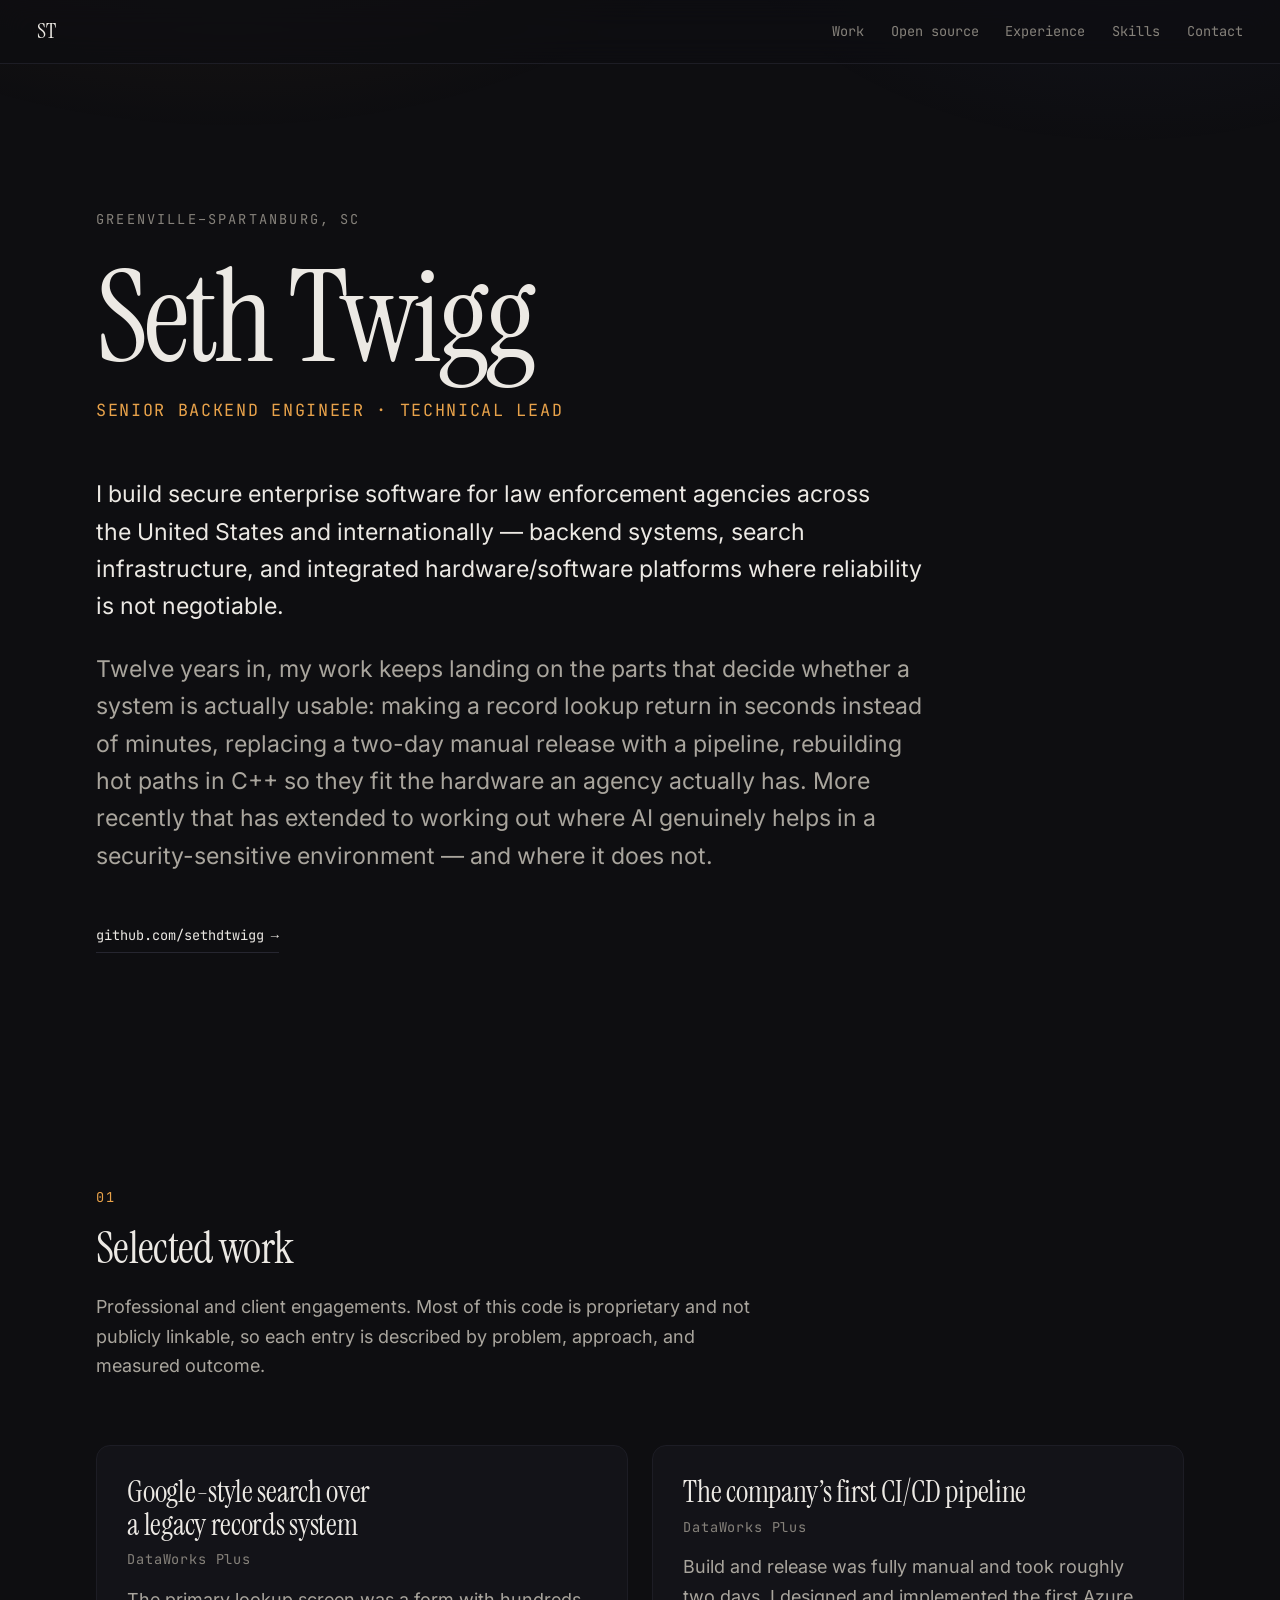
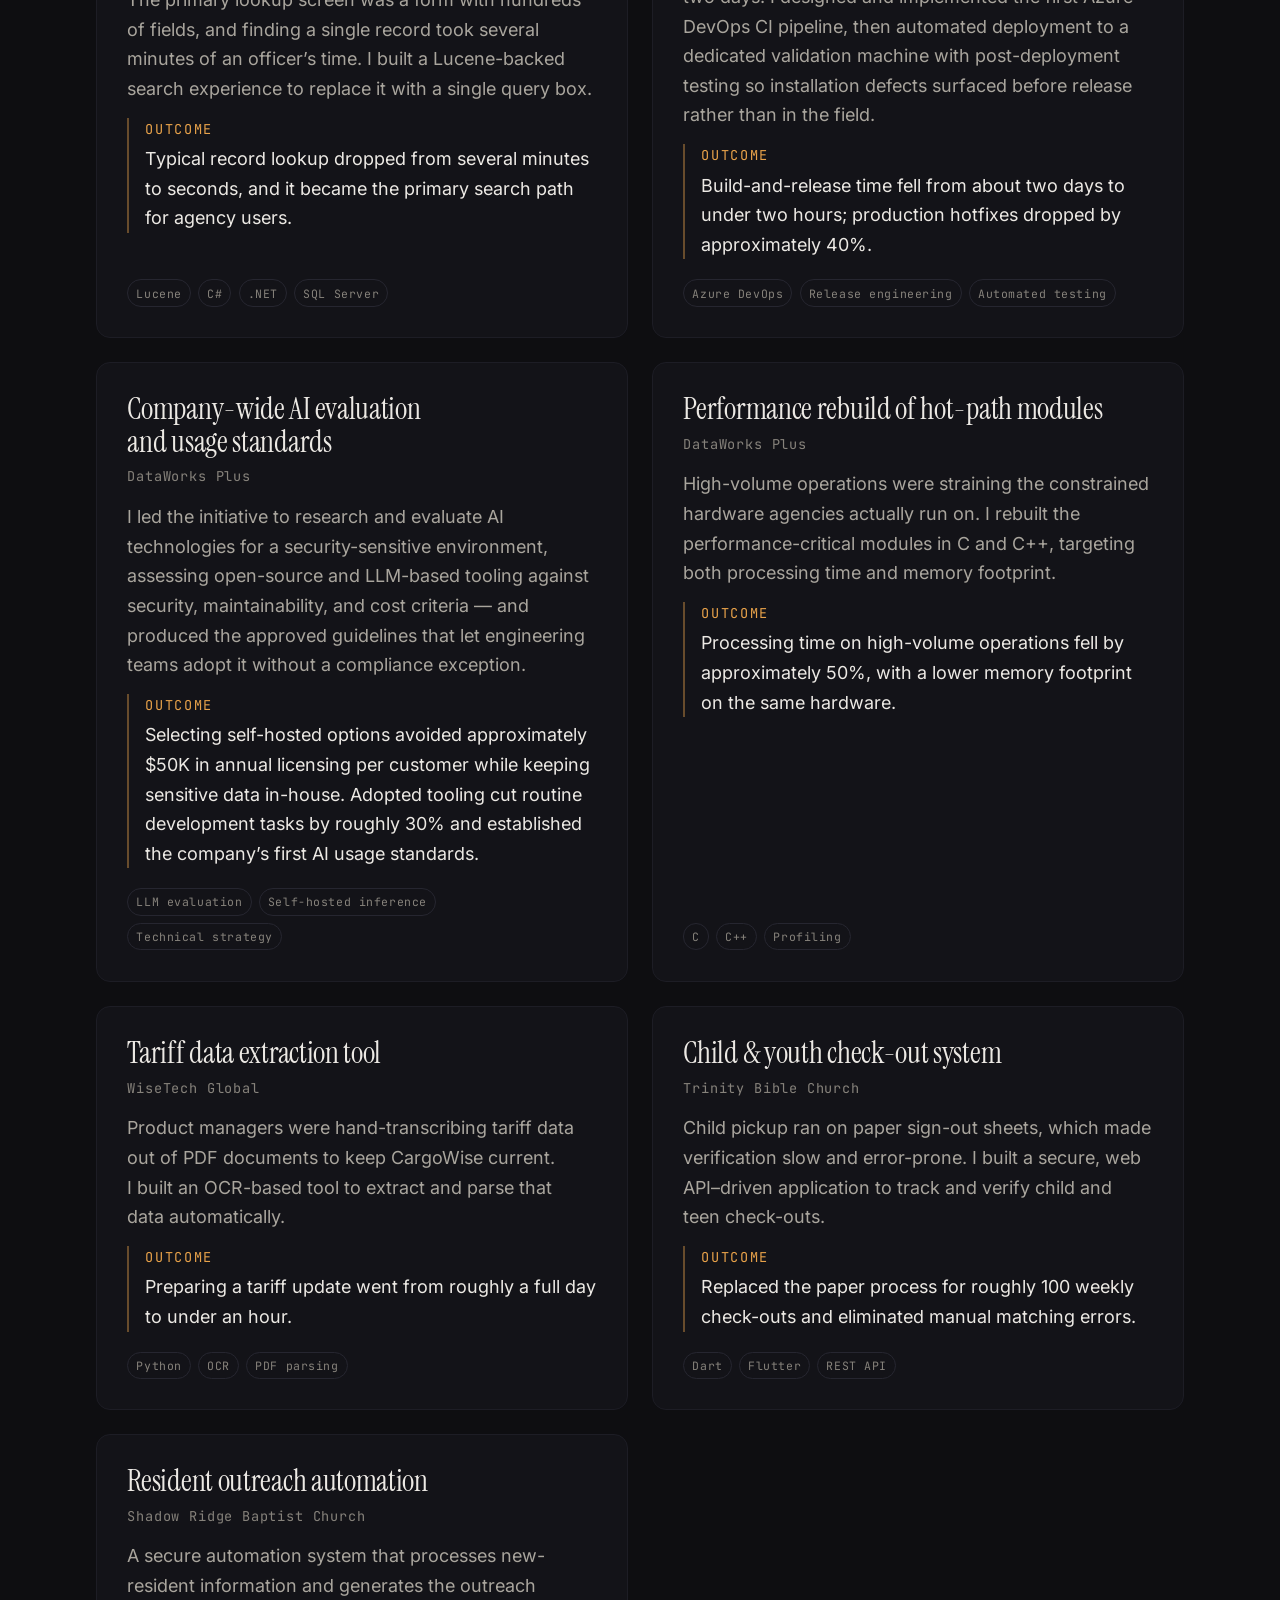
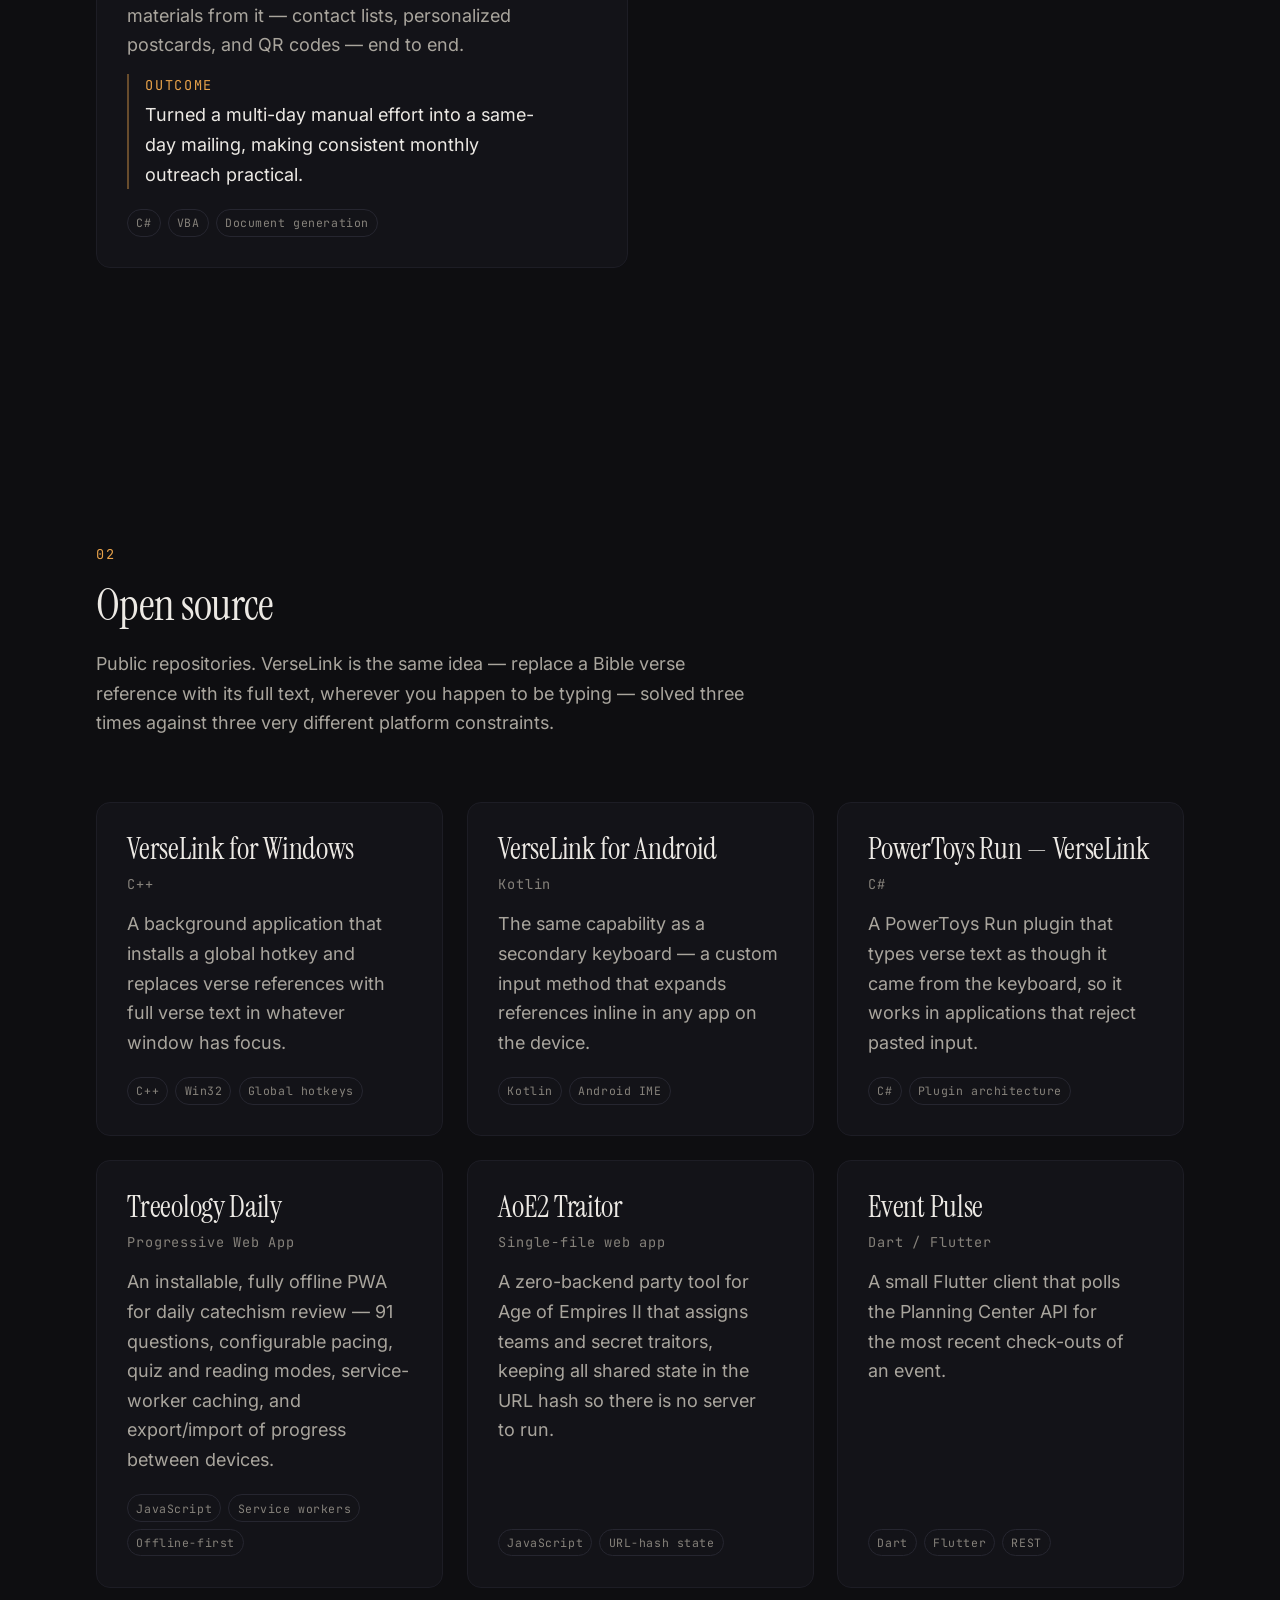
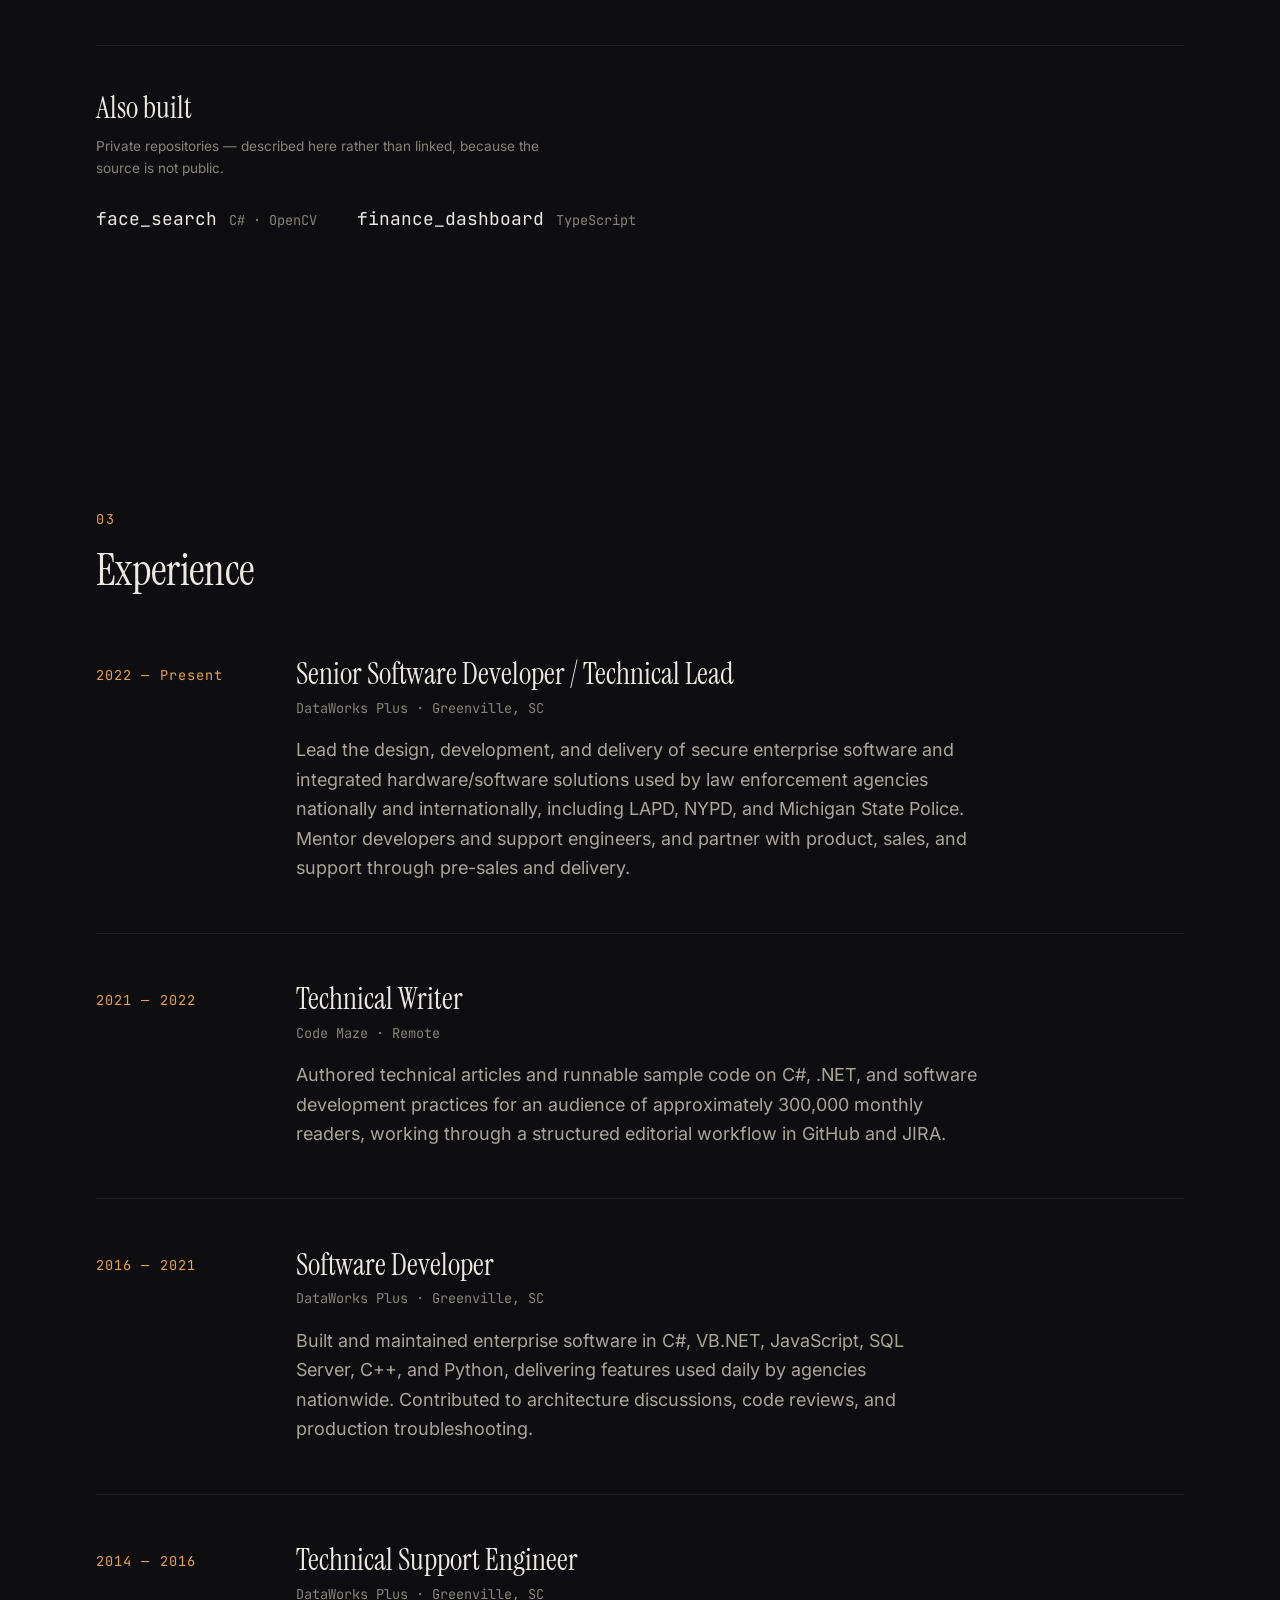
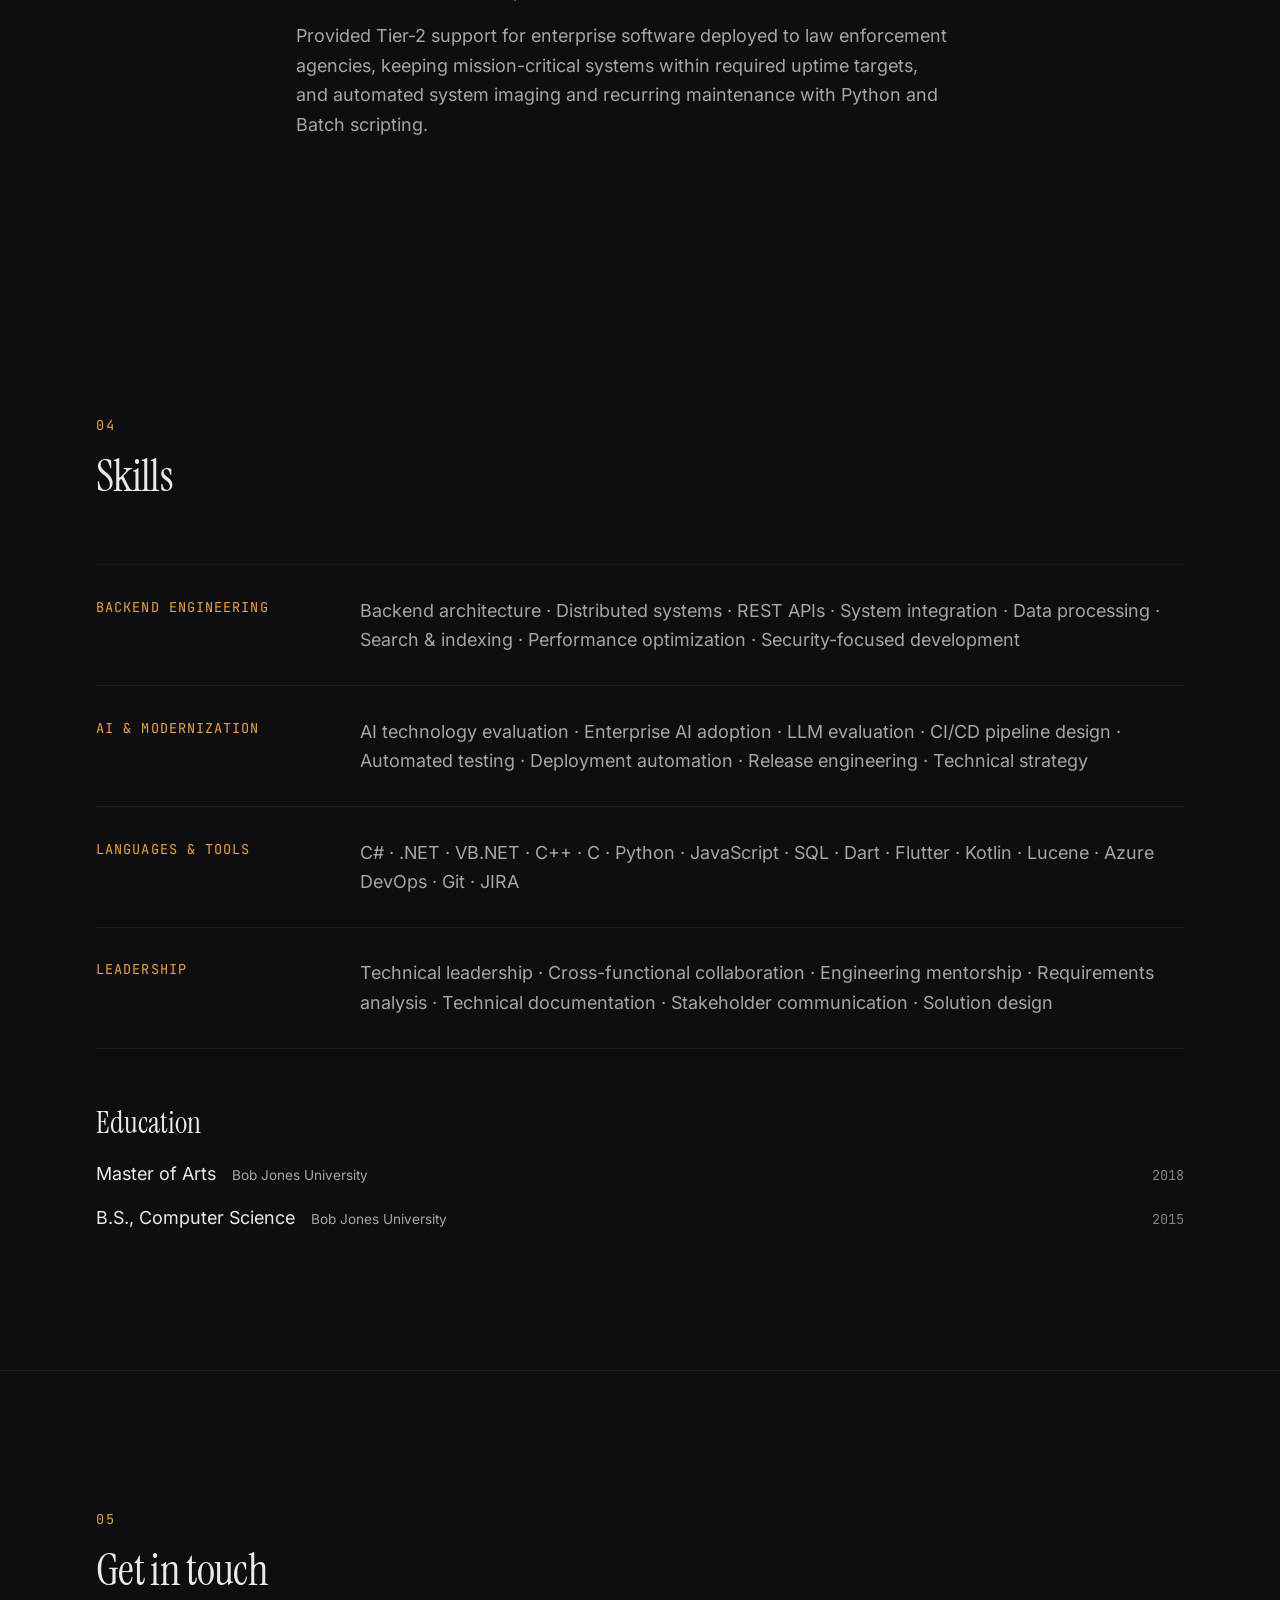
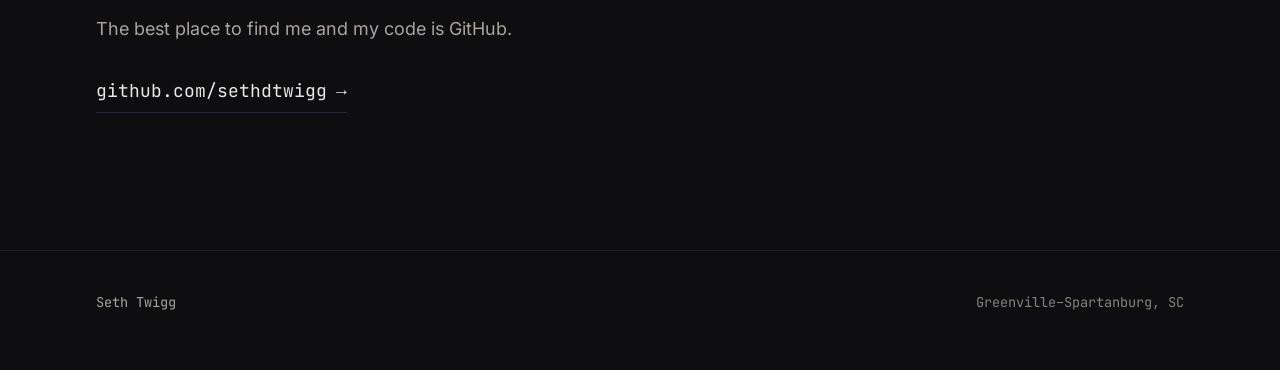
==== index.html @ 40d7fd76 "Add personal site Single-page portfolio for GitHub Pages. Hand-written HTML and CSS with no build st" ====
<!DOCTYPE html>
<html lang="en">
<head>
<meta charset="utf-8">
<meta name="viewport" content="width=device-width, initial-scale=1">

<title>Seth Twigg — Senior Backend Engineer</title>
<meta name="description" content="Senior backend engineer and technical lead with 12+ years building secure enterprise software, search infrastructure, and integrated systems for law enforcement agencies. C#, .NET, C++, Python.">
<link rel="canonical" href="https://sethdtwigg.github.io/">
<meta name="color-scheme" content="dark">
<meta name="theme-color" content="#0e0e11">

<meta property="og:type" content="profile">
<meta property="og:title" content="Seth Twigg — Senior Backend Engineer">
<meta property="og:description" content="12+ years building secure enterprise software, search infrastructure, and integrated systems for law enforcement agencies.">
<meta property="og:url" content="https://sethdtwigg.github.io/">
<meta property="og:image" content="https://sethdtwigg.github.io/assets/og-image.png">
<meta property="og:image:width" content="1200">
<meta property="og:image:height" content="630">
<meta name="twitter:card" content="summary_large_image">
<meta name="twitter:title" content="Seth Twigg — Senior Backend Engineer">
<meta name="twitter:description" content="12+ years building secure enterprise software, search infrastructure, and integrated systems for law enforcement agencies.">
<meta name="twitter:image" content="https://sethdtwigg.github.io/assets/og-image.png">

<link rel="icon" href="assets/favicon.svg" type="image/svg+xml">
<link rel="apple-touch-icon" href="assets/apple-touch-icon.png">

<link rel="preload" href="fonts/instrument-serif-latin.woff2" as="font" type="font/woff2" crossorigin>
<link rel="preload" href="fonts/inter-latin.woff2" as="font" type="font/woff2" crossorigin>
<link rel="stylesheet" href="css/style.css">

<script type="application/ld+json">
{
  "@context": "https://schema.org",
  "@type": "Person",
  "name": "Seth Twigg",
  "url": "https://sethdtwigg.github.io/",
  "jobTitle": "Senior Backend Engineer",
  "description": "Senior backend engineer and technical lead with 12+ years building secure enterprise software, search infrastructure, and integrated hardware/software systems for law enforcement agencies.",
  "alumniOf": {
    "@type": "CollegeOrUniversity",
    "name": "Bob Jones University"
  },
  "worksFor": {
    "@type": "Organization",
    "name": "DataWorks Plus"
  },
  "address": {
    "@type": "PostalAddress",
    "addressRegion": "SC",
    "addressCountry": "US"
  },
  "knowsAbout": [
    "Backend Architecture",
    "Distributed Systems",
    "Search and Indexing",
    "C#",
    ".NET",
    "C++",
    "Python",
    "SQL",
    "CI/CD",
    "Technical Leadership"
  ],
  "sameAs": ["https://github.com/sethdtwigg"]
}
</script>
</head>

<body>
<a class="skip-link" href="#main">Skip to content</a>

<nav class="sitenav" aria-label="Sections">
  <a class="sitenav__brand" href="#top">ST</a>
  <ul class="sitenav__list">
    <li><a href="#work">Work</a></li>
    <li><a href="#open-source">Open source</a></li>
    <li><a href="#experience">Experience</a></li>
    <li><a href="#skills">Skills</a></li>
    <li><a href="#contact">Contact</a></li>
  </ul>
</nav>

<header class="hero" id="top">
  <div class="shell">
    <p class="hero__eyebrow">Greenville&ndash;Spartanburg, SC</p>
    <h1 class="hero__name">Seth Twigg</h1>
    <p class="hero__role">Senior Backend Engineer <span aria-hidden="true">&middot;</span> Technical Lead</p>
    <div class="hero__lede">
      <p>I build secure enterprise software for law enforcement agencies across the United States
      and internationally &mdash; backend systems, search infrastructure, and integrated
      hardware/software platforms where reliability is not negotiable.</p>
      <p>Twelve years in, my work keeps landing on the parts that decide whether a system is
      actually usable: making a record lookup return in seconds instead of minutes, replacing a
      two-day manual release with a pipeline, rebuilding hot paths in C++ so they fit the hardware
      an agency actually has. More recently that has extended to working out where AI genuinely
      helps in a security-sensitive environment &mdash; and where it does not.</p>
    </div>
    <p class="hero__meta">
      <a class="link-arrow" href="https://github.com/sethdtwigg" rel="me noopener">
        github.com/sethdtwigg <span class="link-arrow__mark" aria-hidden="true">&rarr;</span>
      </a>
    </p>
  </div>
</header>

<main id="main">

  <!-- ===================== SELECTED WORK ===================== -->
  <section class="section" id="work" aria-labelledby="work-h">
    <div class="shell">
      <div class="section__head reveal">
        <p class="section__label">01</p>
        <h2 class="section__title" id="work-h">Selected work</h2>
        <p class="section__note">Professional and client engagements. Most of this code is
        proprietary and not publicly linkable, so each entry is described by problem, approach,
        and measured outcome.</p>
      </div>

      <div class="cards reveal-group">
        <!--
          PROJECT CARD TEMPLATE — copy this block to add a new entry.
          <article class="card reveal">
            <header class="card__head">
              <h3 class="card__title">Title</h3>
              <p class="card__org">Org</p>
            </header>
            <p class="card__body">What the problem was and what you built.</p>
            <p class="card__outcome"><span class="card__outcome-key">Outcome</span> Measured result.</p>
            <ul class="tags"><li>Tech</li></ul>
          </article>
        -->

        <article class="card reveal">
          <header class="card__head">
            <h3 class="card__title">Google-style search over a legacy records system</h3>
            <p class="card__org">DataWorks Plus</p>
          </header>
          <p class="card__body">The primary lookup screen was a form with hundreds of fields, and
          finding a single record took several minutes of an officer&rsquo;s time. I built a
          Lucene-backed search experience to replace it with a single query box.</p>
          <p class="card__outcome"><span class="card__outcome-key">Outcome</span> Typical record
          lookup dropped from several minutes to seconds, and it became the primary search path for
          agency users.</p>
          <ul class="tags"><li>Lucene</li><li>C#</li><li>.NET</li><li>SQL Server</li></ul>
        </article>

        <article class="card reveal">
          <header class="card__head">
            <h3 class="card__title">The company&rsquo;s first CI/CD pipeline</h3>
            <p class="card__org">DataWorks Plus</p>
          </header>
          <p class="card__body">Build and release was fully manual and took roughly two days.
          I designed and implemented the first Azure DevOps CI pipeline, then automated deployment
          to a dedicated validation machine with post-deployment testing so installation defects
          surfaced before release rather than in the field.</p>
          <p class="card__outcome"><span class="card__outcome-key">Outcome</span> Build-and-release
          time fell from about two days to under two hours; production hotfixes dropped by
          approximately 40%.</p>
          <ul class="tags"><li>Azure DevOps</li><li>Release engineering</li><li>Automated testing</li></ul>
        </article>

        <article class="card reveal">
          <header class="card__head">
            <h3 class="card__title">Company-wide AI evaluation and usage standards</h3>
            <p class="card__org">DataWorks Plus</p>
          </header>
          <p class="card__body">I led the initiative to research and evaluate AI technologies for a
          security-sensitive environment, assessing open-source and LLM-based tooling against
          security, maintainability, and cost criteria &mdash; and produced the approved guidelines
          that let engineering teams adopt it without a compliance exception.</p>
          <p class="card__outcome"><span class="card__outcome-key">Outcome</span> Selecting
          self-hosted options avoided approximately $50K in annual licensing per customer while
          keeping sensitive data in-house. Adopted tooling cut routine development tasks by roughly
          30% and established the company&rsquo;s first AI usage standards.</p>
          <ul class="tags"><li>LLM evaluation</li><li>Self-hosted inference</li><li>Technical strategy</li></ul>
        </article>

        <article class="card reveal">
          <header class="card__head">
            <h3 class="card__title">Performance rebuild of hot-path modules</h3>
            <p class="card__org">DataWorks Plus</p>
          </header>
          <p class="card__body">High-volume operations were straining the constrained hardware
          agencies actually run on. I rebuilt the performance-critical modules in C and C++,
          targeting both processing time and memory footprint.</p>
          <p class="card__outcome"><span class="card__outcome-key">Outcome</span> Processing time on
          high-volume operations fell by approximately 50%, with a lower memory footprint on the
          same hardware.</p>
          <ul class="tags"><li>C</li><li>C++</li><li>Profiling</li></ul>
        </article>

        <article class="card reveal">
          <header class="card__head">
            <h3 class="card__title">Tariff data extraction tool</h3>
            <p class="card__org">WiseTech Global</p>
          </header>
          <p class="card__body">Product managers were hand-transcribing tariff data out of PDF
          documents to keep CargoWise current. I built an OCR-based tool to extract and parse that
          data automatically.</p>
          <p class="card__outcome"><span class="card__outcome-key">Outcome</span> Preparing a tariff
          update went from roughly a full day to under an hour.</p>
          <ul class="tags"><li>Python</li><li>OCR</li><li>PDF parsing</li></ul>
        </article>

        <article class="card reveal">
          <header class="card__head">
            <h3 class="card__title">Child &amp; youth check-out system</h3>
            <p class="card__org">Trinity Bible Church</p>
          </header>
          <p class="card__body">Child pickup ran on paper sign-out sheets, which made verification
          slow and error-prone. I built a secure, web API&ndash;driven application to track and
          verify child and teen check-outs.</p>
          <p class="card__outcome"><span class="card__outcome-key">Outcome</span> Replaced the paper
          process for roughly 100 weekly check-outs and eliminated manual matching errors.</p>
          <ul class="tags"><li>Dart</li><li>Flutter</li><li>REST API</li></ul>
        </article>

        <article class="card reveal">
          <header class="card__head">
            <h3 class="card__title">Resident outreach automation</h3>
            <p class="card__org">Shadow Ridge Baptist Church</p>
          </header>
          <p class="card__body">A secure automation system that processes new-resident information
          and generates the outreach materials from it &mdash; contact lists, personalized
          postcards, and QR codes &mdash; end to end.</p>
          <p class="card__outcome"><span class="card__outcome-key">Outcome</span> Turned a multi-day
          manual effort into a same-day mailing, making consistent monthly outreach practical.</p>
          <ul class="tags"><li>C#</li><li>VBA</li><li>Document generation</li></ul>
        </article>
      </div>
    </div>
  </section>

  <!-- ===================== OPEN SOURCE ===================== -->
  <section class="section" id="open-source" aria-labelledby="os-h">
    <div class="shell">
      <div class="section__head reveal">
        <p class="section__label">02</p>
        <h2 class="section__title" id="os-h">Open source</h2>
        <p class="section__note">Public repositories. VerseLink is the same idea &mdash; replace a
        Bible verse reference with its full text, wherever you happen to be typing &mdash; solved
        three times against three very different platform constraints.</p>
      </div>

      <div class="cards cards--repo reveal-group">
        <article class="card card--repo reveal">
          <header class="card__head">
            <h3 class="card__title">
              <a href="https://github.com/sethdtwigg/VerseLinkWindows" rel="noopener">VerseLink for Windows</a>
            </h3>
            <p class="card__org">C++</p>
          </header>
          <p class="card__body">A background application that installs a global hotkey and replaces
          verse references with full verse text in whatever window has focus.</p>
          <ul class="tags"><li>C++</li><li>Win32</li><li>Global hotkeys</li></ul>
        </article>

        <article class="card card--repo reveal">
          <header class="card__head">
            <h3 class="card__title">
              <a href="https://github.com/sethdtwigg/VerseLinkAndroid" rel="noopener">VerseLink for Android</a>
            </h3>
            <p class="card__org">Kotlin</p>
          </header>
          <p class="card__body">The same capability as a secondary keyboard &mdash; a custom input
          method that expands references inline in any app on the device.</p>
          <ul class="tags"><li>Kotlin</li><li>Android IME</li></ul>
        </article>

        <article class="card card--repo reveal">
          <header class="card__head">
            <h3 class="card__title">
              <a href="https://github.com/sethdtwigg/PowerToys-Run-VerseLink" rel="noopener">PowerToys Run &mdash; VerseLink</a>
            </h3>
            <p class="card__org">C#</p>
          </header>
          <p class="card__body">A PowerToys Run plugin that types verse text as though it came from
          the keyboard, so it works in applications that reject pasted input.</p>
          <ul class="tags"><li>C#</li><li>Plugin architecture</li></ul>
        </article>

        <article class="card card--repo reveal">
          <header class="card__head">
            <h3 class="card__title">
              <a href="https://github.com/sethdtwigg/treeology-daily" rel="noopener">Treeology Daily</a>
            </h3>
            <p class="card__org">Progressive Web App</p>
          </header>
          <p class="card__body">An installable, fully offline PWA for daily catechism review &mdash;
          91 questions, configurable pacing, quiz and reading modes, service-worker caching, and
          export/import of progress between devices.</p>
          <ul class="tags"><li>JavaScript</li><li>Service workers</li><li>Offline-first</li></ul>
        </article>

        <article class="card card--repo reveal">
          <header class="card__head">
            <h3 class="card__title">
              <a href="https://github.com/sethdtwigg/aoe2-traitor" rel="noopener">AoE2 Traitor</a>
            </h3>
            <p class="card__org">Single-file web app</p>
          </header>
          <p class="card__body">A zero-backend party tool for Age of Empires II that assigns teams
          and secret traitors, keeping all shared state in the URL hash so there is no server to run.</p>
          <ul class="tags"><li>JavaScript</li><li>URL-hash state</li></ul>
        </article>

        <article class="card card--repo reveal">
          <header class="card__head">
            <h3 class="card__title">
              <a href="https://github.com/sethdtwigg/event_pulse" rel="noopener">Event Pulse</a>
            </h3>
            <p class="card__org">Dart / Flutter</p>
          </header>
          <p class="card__body">A small Flutter client that polls the Planning Center API for the
          most recent check-outs of an event.</p>
          <ul class="tags"><li>Dart</li><li>Flutter</li><li>REST</li></ul>
        </article>
      </div>

      <div class="private reveal">
        <h3 class="private__title">Also built</h3>
        <p class="private__note">Private repositories &mdash; described here rather than linked,
        because the source is not public.</p>
        <ul class="private__list">
          <li>
            <span class="private__name">face_search</span>
            <span class="private__tech">C# &middot; OpenCV</span>
          </li>
          <li>
            <span class="private__name">finance_dashboard</span>
            <span class="private__tech">TypeScript</span>
          </li>
        </ul>
      </div>
    </div>
  </section>

  <!-- ===================== EXPERIENCE ===================== -->
  <section class="section" id="experience" aria-labelledby="exp-h">
    <div class="shell">
      <div class="section__head reveal">
        <p class="section__label">03</p>
        <h2 class="section__title" id="exp-h">Experience</h2>
      </div>

      <ol class="timeline reveal-group">
        <li class="role reveal">
          <p class="role__date">2022 &mdash; Present</p>
          <div class="role__body">
            <h3 class="role__title">Senior Software Developer / Technical Lead</h3>
            <p class="role__org">DataWorks Plus <span aria-hidden="true">&middot;</span> Greenville, SC</p>
            <p class="role__desc">Lead the design, development, and delivery of secure enterprise
            software and integrated hardware/software solutions used by law enforcement agencies
            nationally and internationally, including LAPD, NYPD, and Michigan State Police.
            Mentor developers and support engineers, and partner with product, sales, and support
            through pre-sales and delivery.</p>
          </div>
        </li>

        <li class="role reveal">
          <p class="role__date">2021 &mdash; 2022</p>
          <div class="role__body">
            <h3 class="role__title">Technical Writer</h3>
            <p class="role__org">Code Maze <span aria-hidden="true">&middot;</span> Remote</p>
            <p class="role__desc">Authored technical articles and runnable sample code on C#, .NET,
            and software development practices for an audience of approximately 300,000 monthly
            readers, working through a structured editorial workflow in GitHub and JIRA.</p>
          </div>
        </li>

        <li class="role reveal">
          <p class="role__date">2016 &mdash; 2021</p>
          <div class="role__body">
            <h3 class="role__title">Software Developer</h3>
            <p class="role__org">DataWorks Plus <span aria-hidden="true">&middot;</span> Greenville, SC</p>
            <p class="role__desc">Built and maintained enterprise software in C#, VB.NET,
            JavaScript, SQL Server, C++, and Python, delivering features used daily by agencies
            nationwide. Contributed to architecture discussions, code reviews, and production
            troubleshooting.</p>
          </div>
        </li>

        <li class="role reveal">
          <p class="role__date">2014 &mdash; 2016</p>
          <div class="role__body">
            <h3 class="role__title">Technical Support Engineer</h3>
            <p class="role__org">DataWorks Plus <span aria-hidden="true">&middot;</span> Greenville, SC</p>
            <p class="role__desc">Provided Tier-2 support for enterprise software deployed to law
            enforcement agencies, keeping mission-critical systems within required uptime targets,
            and automated system imaging and recurring maintenance with Python and Batch scripting.</p>
          </div>
        </li>
      </ol>
    </div>
  </section>

  <!-- ===================== SKILLS ===================== -->
  <section class="section" id="skills" aria-labelledby="skills-h">
    <div class="shell">
      <div class="section__head reveal">
        <p class="section__label">04</p>
        <h2 class="section__title" id="skills-h">Skills</h2>
      </div>

      <dl class="skills reveal-group">
        <div class="skills__group reveal">
          <dt>Backend engineering</dt>
          <dd>Backend architecture &middot; Distributed systems &middot; REST APIs &middot; System
          integration &middot; Data processing &middot; Search &amp; indexing &middot; Performance
          optimization &middot; Security-focused development</dd>
        </div>
        <div class="skills__group reveal">
          <dt>AI &amp; modernization</dt>
          <dd>AI technology evaluation &middot; Enterprise AI adoption &middot; LLM evaluation
          &middot; CI/CD pipeline design &middot; Automated testing &middot; Deployment automation
          &middot; Release engineering &middot; Technical strategy</dd>
        </div>
        <div class="skills__group reveal">
          <dt>Languages &amp; tools</dt>
          <dd>C# &middot; .NET &middot; VB.NET &middot; C++ &middot; C &middot; Python &middot;
          JavaScript &middot; SQL &middot; Dart &middot; Flutter &middot; Kotlin &middot; Lucene
          &middot; Azure DevOps &middot; Git &middot; JIRA</dd>
        </div>
        <div class="skills__group reveal">
          <dt>Leadership</dt>
          <dd>Technical leadership &middot; Cross-functional collaboration &middot; Engineering
          mentorship &middot; Requirements analysis &middot; Technical documentation &middot;
          Stakeholder communication &middot; Solution design</dd>
        </div>
      </dl>

      <div class="education reveal">
        <h3 class="education__title">Education</h3>
        <ul class="education__list">
          <li>
            <span class="education__degree">Master of Arts</span>
            <span class="education__school">Bob Jones University</span>
            <span class="education__year">2018</span>
          </li>
          <li>
            <span class="education__degree">B.S., Computer Science</span>
            <span class="education__school">Bob Jones University</span>
            <span class="education__year">2015</span>
          </li>
        </ul>
      </div>
    </div>
  </section>

  <!-- ===================== CONTACT ===================== -->
  <section class="section section--contact" id="contact" aria-labelledby="contact-h">
    <div class="shell">
      <div class="contact reveal">
        <p class="section__label">05</p>
        <h2 class="section__title" id="contact-h">Get in touch</h2>
        <p class="contact__note">The best place to find me and my code is GitHub.</p>
        <!--
          CONTACT ADDRESS — intentionally omitted for now.
          To add one later, uncomment the block below and replace the placeholder.
          Use a dedicated forwarding alias, not a personal inbox: a plus-style alias
          is trivially stripped back to the real address by spammers. See README.md.

          <p class="contact__email">
            <a class="link-arrow link-arrow--lg" href="mailto:REPLACE-WITH-ALIAS">
              REPLACE-WITH-ALIAS <span class="link-arrow__mark" aria-hidden="true">&rarr;</span>
            </a>
          </p>
        -->
        <p class="contact__links">
          <a class="link-arrow link-arrow--lg" href="https://github.com/sethdtwigg" rel="me noopener">
            github.com/sethdtwigg <span class="link-arrow__mark" aria-hidden="true">&rarr;</span>
          </a>
        </p>
      </div>
    </div>
  </section>

</main>

<footer class="footer">
  <div class="shell footer__inner">
    <p class="footer__name">Seth Twigg</p>
    <p class="footer__loc">Greenville&ndash;Spartanburg, SC</p>
  </div>
</footer>

</body>
</html>
---- css/style.css ----
/* =============================================================================
   Seth Twigg — personal site
   Dark editorial. Zero build step, zero JavaScript.

   Cascade layers, in order of increasing precedence:
     tokens      design values only
     base        element defaults, typography
     layout      shell, sections, grids
     components  nav, hero, cards, timeline, skills, contact, footer
     motion      reveals and transitions (additive; never required for content)
   ============================================================================= */

@layer tokens, base, layout, components, motion;

/* ============================================================ FONTS ======= */
/* Self-hosted (latin subset). Inter and JetBrains Mono are variable fonts:
   one file covers the whole weight range, hence the font-weight ranges below. */

@font-face {
  font-family: 'Instrument Serif';
  src: url('../fonts/instrument-serif-latin.woff2') format('woff2');
  font-weight: 400;
  font-style: normal;
  font-display: swap;
}

@font-face {
  font-family: 'Inter';
  src: url('../fonts/inter-latin.woff2') format('woff2');
  font-weight: 100 900;
  font-style: normal;
  font-display: swap;
}

@font-face {
  font-family: 'JetBrains Mono';
  src: url('../fonts/jetbrains-mono-latin.woff2') format('woff2');
  font-weight: 100 800;
  font-style: normal;
  font-display: swap;
}

/* =========================================================== TOKENS ====== */

@layer tokens {
  :root {
    /* Warm near-black rather than pure #000 — pure black on an OLED phone
       makes the serif display type look thin and harsh. */
    --bg:        #0e0e11;
    --bg-raise:  #16161b;
    --bg-card:   #131318;
    --line:      #262630;
    --line-soft: #1d1d25;

    /* Foreground ramp. Every value here is checked for WCAG AA against --bg;
       --fg-faint is the floor and is used only for large or mono metadata. */
    --fg:        #ece9e4;   /* ~16.5:1 */
    --fg-muted:  #a9a59d;   /* ~7.8:1  */
    --fg-faint:  #86827b;   /* ~5.1:1  */

    --accent:      #e8a24a;
    --accent-soft: color-mix(in srgb, var(--accent) 18%, transparent);
    --accent-line: color-mix(in srgb, var(--accent) 40%, transparent);

    --font-display: 'Instrument Serif', 'Iowan Old Style', Georgia, 'Times New Roman', serif;
    --font-body: 'Inter', system-ui, -apple-system, 'Segoe UI', sans-serif;
    --font-mono: 'JetBrains Mono', ui-monospace, 'SF Mono', 'Cascadia Mono', Consolas, monospace;

    /* Fluid modular scale. */
    --step--1: clamp(0.79rem, 0.77rem + 0.10vw, 0.85rem);
    --step-0:  clamp(1rem, 0.96rem + 0.20vw, 1.12rem);
    --step-1:  clamp(1.20rem, 1.12rem + 0.40vw, 1.45rem);
    --step-2:  clamp(1.45rem, 1.30rem + 0.75vw, 1.95rem);
    --step-3:  clamp(1.85rem, 1.55rem + 1.50vw, 2.90rem);
    --step-4:  clamp(2.40rem, 1.70rem + 3.50vw, 4.50rem);
    --step-hero: clamp(3.20rem, 1.60rem + 8.00vw, 8.50rem);

    --shell: 68rem;
    --gutter: clamp(1.25rem, 0.90rem + 1.75vw, 2.75rem);
    --section-gap: clamp(4.5rem, 3.00rem + 7.00vw, 9.00rem);

    --radius: 14px;
    --ease: cubic-bezier(0.22, 0.61, 0.36, 1);
  }
}

/* ============================================================= BASE ====== */

@layer base {
  *, *::before, *::after { box-sizing: border-box; }

  html {
    scroll-behavior: smooth;
    /* Keeps anchored sections clear of the sticky nav. */
    scroll-padding-top: 5.5rem;
    -webkit-text-size-adjust: 100%;
  }

  body {
    margin: 0;
    background-color: var(--bg);
    color: var(--fg);
    font-family: var(--font-body);
    font-size: var(--step-0);
    line-height: 1.65;
    font-synthesis-weight: none;
    -webkit-font-smoothing: antialiased;
    overflow-x: hidden;
  }

  /* A single wide, very low-opacity warm glow behind the top of the page.
     Fixed and non-interactive so it never affects layout or hit-testing. */
  body::before {
    content: '';
    position: fixed;
    inset: -20vh 0 auto 0;
    height: 90vh;
    z-index: -1;
    pointer-events: none;
    background:
      radial-gradient(60% 55% at 18% 0%, color-mix(in srgb, var(--accent) 9%, transparent), transparent 70%),
      radial-gradient(45% 45% at 88% 8%, color-mix(in srgb, #6b7fd7 7%, transparent), transparent 72%);
  }

  h1, h2, h3 {
    font-weight: 400;
    line-height: 1.08;
    text-wrap: balance;
    margin: 0;
  }

  p { margin: 0; text-wrap: pretty; }
  ul, ol { margin: 0; padding: 0; list-style: none; }

  a {
    color: inherit;
    text-decoration-color: var(--accent-line);
    text-underline-offset: 0.25em;
    text-decoration-thickness: 1px;
  }

  a:hover { text-decoration-color: var(--accent); }

  :focus-visible {
    outline: 2px solid var(--accent);
    outline-offset: 3px;
    border-radius: 4px;
  }

  ::selection {
    background: var(--accent-soft);
    color: var(--fg);
  }

  .skip-link {
    position: absolute;
    left: 50%;
    top: 0;
    translate: -50% -120%;
    z-index: 100;
    padding: 0.7rem 1.2rem;
    background: var(--accent);
    color: #17130b;
    font-weight: 600;
    text-decoration: none;
    border-radius: 0 0 var(--radius) var(--radius);
  }

  .skip-link:focus-visible { translate: -50% 0; }
}

/* =========================================================== LAYOUT ====== */

@layer layout {
  .shell {
    width: min(100% - (var(--gutter) * 2), var(--shell));
    margin-inline: auto;
  }

  .section { padding-block: var(--section-gap); }

  .section__head {
    max-width: 46rem;
    margin-block-end: clamp(2.5rem, 1.8rem + 3vw, 4rem);
  }

  .section__label {
    font-family: var(--font-mono);
    font-size: var(--step--1);
    color: var(--accent);
    letter-spacing: 0.14em;
    margin-block-end: 1rem;
  }

  .section__title {
    font-family: var(--font-display);
    font-size: var(--step-3);
    letter-spacing: -0.015em;
  }

  .section__note {
    margin-block-start: 1.25rem;
    color: var(--fg-muted);
    max-width: 60ch;
  }

  .cards {
    display: grid;
    gap: clamp(1rem, 0.7rem + 1.2vw, 1.5rem);
    /* Case-study cards carry several paragraphs. A 26rem floor keeps them
       2-up on a desktop shell — at 3-up the columns get narrow enough that
       the tallest card drags the whole row past the viewport height. */
    grid-template-columns: repeat(auto-fit, minmax(min(100%, 26rem), 1fr));
  }

  /* Repo cards are a couple of lines each and read better 3-up. */
  .cards--repo {
    grid-template-columns: repeat(auto-fit, minmax(min(100%, 18rem), 1fr));
  }
}

/* ======================================================= COMPONENTS ====== */

@layer components {

  /* ---------------------------------------------------------------- nav -- */
  .sitenav {
    position: sticky;
    top: 0;
    z-index: 50;
    display: flex;
    align-items: center;
    justify-content: space-between;
    gap: 1.5rem;
    padding: 0.85rem var(--gutter);
    background: color-mix(in srgb, var(--bg) 78%, transparent);
    backdrop-filter: blur(14px) saturate(1.3);
    border-block-end: 1px solid var(--line-soft);
  }

  .sitenav__brand {
    font-family: var(--font-display);
    font-size: 1.35rem;
    letter-spacing: 0.02em;
    text-decoration: none;
    color: var(--fg);
    flex-shrink: 0;
  }

  .sitenav__list {
    display: flex;
    gap: clamp(0.9rem, 0.4rem + 1.6vw, 2rem);
    font-family: var(--font-mono);
    font-size: var(--step--1);
    color: var(--fg-faint);
    overflow-x: auto;
    scrollbar-width: none;
    /* Let the row scroll on narrow phones without clipping focus rings. */
    padding-block: 0.35rem;
  }

  .sitenav__list::-webkit-scrollbar { display: none; }

  .sitenav__list a {
    text-decoration: none;
    white-space: nowrap;
    transition: color 0.2s var(--ease);
  }

  .sitenav__list a:hover { color: var(--fg); }

  /* CSS-only active state. This tracks the clicked anchor via :target, not
     scroll position — scroll-spy genuinely needs JS, and this site has none. */
  body:has(#work:target)        .sitenav__list a[href="#work"],
  body:has(#open-source:target) .sitenav__list a[href="#open-source"],
  body:has(#experience:target)  .sitenav__list a[href="#experience"],
  body:has(#skills:target)      .sitenav__list a[href="#skills"],
  body:has(#contact:target)     .sitenav__list a[href="#contact"] {
    color: var(--accent);
  }

  /* --------------------------------------------------------------- hero -- */
  .hero {
    padding-block: clamp(4rem, 2rem + 9vw, 9rem) clamp(3rem, 2rem + 5vw, 6rem);
  }

  .hero__eyebrow {
    font-family: var(--font-mono);
    font-size: var(--step--1);
    letter-spacing: 0.16em;
    text-transform: uppercase;
    color: var(--fg-faint);
    margin-block-end: clamp(1.25rem, 1rem + 1vw, 2rem);
  }

  .hero__name {
    font-family: var(--font-display);
    font-size: var(--step-hero);
    letter-spacing: -0.03em;
    line-height: 0.92;
  }

  .hero__role {
    margin-block-start: clamp(0.85rem, 0.6rem + 0.8vw, 1.4rem);
    font-family: var(--font-mono);
    font-size: clamp(0.82rem, 0.72rem + 0.42vw, 1.05rem);
    letter-spacing: 0.1em;
    text-transform: uppercase;
    color: var(--accent);
  }

  .hero__lede {
    margin-block-start: clamp(2rem, 1.4rem + 2.4vw, 3.25rem);
    max-width: 56ch;
    display: grid;
    gap: 1.1em;
    color: var(--fg-muted);
    font-size: var(--step-1);
    line-height: 1.62;
  }

  .hero__lede p:first-child { color: var(--fg); }

  .hero__meta { margin-block-start: clamp(2rem, 1.5rem + 1.6vw, 3rem); }

  /* --------------------------------------------------------- link arrow -- */
  .link-arrow {
    display: inline-flex;
    align-items: baseline;
    gap: 0.5em;
    font-family: var(--font-mono);
    font-size: var(--step--1);
    color: var(--fg);
    text-decoration: none;
    border-block-end: 1px solid var(--line);
    padding-block-end: 0.35em;
    transition: color 0.22s var(--ease), border-color 0.22s var(--ease);
  }

  .link-arrow--lg { font-size: var(--step-0); }

  .link-arrow:hover,
  .link-arrow:focus-visible {
    color: var(--accent);
    border-color: var(--accent-line);
  }

  .link-arrow__mark {
    display: inline-block;
    transition: translate 0.22s var(--ease);
  }

  .link-arrow:hover .link-arrow__mark { translate: 0.28em 0; }

  /* --------------------------------------------------------------- card -- */
  .card {
    container-type: inline-size;
    position: relative;
    display: flex;
    flex-direction: column;
    gap: 0.9rem;
    padding: clamp(1.35rem, 1.1rem + 1vw, 2rem);
    background: var(--bg-card);
    border: 1px solid var(--line-soft);
    border-radius: var(--radius);
    transition:
      border-color 0.28s var(--ease),
      background-color 0.28s var(--ease),
      translate 0.28s var(--ease),
      box-shadow 0.28s var(--ease);
  }

  /* A hairline of accent along the top edge, revealed on hover. */
  .card::after {
    content: '';
    position: absolute;
    inset-block-start: -1px;
    inset-inline: clamp(1.35rem, 1.1rem + 1vw, 2rem);
    height: 1px;
    background: linear-gradient(90deg, transparent, var(--accent), transparent);
    opacity: 0;
    transition: opacity 0.28s var(--ease);
  }

  .card:hover,
  .card:focus-within {
    background: var(--bg-raise);
    border-color: var(--line);
    translate: 0 -3px;
    box-shadow: 0 18px 40px -24px rgb(0 0 0 / 0.9);
  }

  .card:hover::after,
  .card:focus-within::after { opacity: 1; }

  .card__head { display: grid; gap: 0.4rem; }

  .card__title {
    font-family: var(--font-display);
    font-size: var(--step-2);
    letter-spacing: -0.01em;
  }

  .card__title a { text-decoration: none; }

  .card__title a::after {
    /* Full-card hit area, so the whole repo card is clickable. */
    content: '';
    position: absolute;
    inset: 0;
    border-radius: var(--radius);
  }

  .card__org {
    font-family: var(--font-mono);
    font-size: var(--step--1);
    color: var(--fg-faint);
    letter-spacing: 0.06em;
  }

  .card__body { color: var(--fg-muted); }

  .card__outcome {
    color: var(--fg);
    padding-inline-start: 1rem;
    border-inline-start: 2px solid var(--accent-line);
  }

  .card__outcome-key {
    display: block;
    font-family: var(--font-mono);
    font-size: var(--step--1);
    letter-spacing: 0.12em;
    text-transform: uppercase;
    color: var(--accent);
    margin-block-end: 0.25rem;
  }

  /* Once a card is wide enough, title and org sit on one line. */
  @container (min-width: 30rem) {
    .card__head {
      grid-template-columns: 1fr auto;
      align-items: baseline;
      gap: 1rem;
    }
  }

  .tags {
    display: flex;
    flex-wrap: wrap;
    gap: 0.45rem;
    margin-block-start: auto;
    padding-block-start: 0.35rem;
  }

  .tags li {
    font-family: var(--font-mono);
    font-size: 0.72rem;
    letter-spacing: 0.05em;
    color: var(--fg-faint);
    padding: 0.28em 0.7em;
    border: 1px solid var(--line);
    border-radius: 999px;
  }

  /* ------------------------------------------------------ private repos -- */
  .private {
    margin-block-start: clamp(2.5rem, 2rem + 2vw, 4rem);
    padding-block-start: clamp(2rem, 1.6rem + 1.6vw, 3rem);
    border-block-start: 1px solid var(--line-soft);
  }

  .private__title {
    font-family: var(--font-display);
    font-size: var(--step-2);
  }

  .private__note {
    margin-block-start: 0.6rem;
    color: var(--fg-faint);
    font-size: var(--step--1);
    max-width: 52ch;
  }

  .private__list {
    margin-block-start: 1.5rem;
    display: flex;
    flex-wrap: wrap;
    gap: 0.75rem 2.5rem;
  }

  .private__list li {
    display: flex;
    align-items: baseline;
    gap: 0.75rem;
  }

  .private__name {
    font-family: var(--font-mono);
    color: var(--fg);
  }

  .private__tech {
    font-family: var(--font-mono);
    font-size: var(--step--1);
    color: var(--fg-faint);
  }

  /* ----------------------------------------------------------- timeline -- */
  .timeline {
    display: grid;
    gap: clamp(2rem, 1.5rem + 2vw, 3.25rem);
  }

  .role {
    display: grid;
    gap: 0.5rem 2.5rem;
    padding-block-end: clamp(2rem, 1.5rem + 2vw, 3.25rem);
    border-block-end: 1px solid var(--line-soft);
  }

  .timeline .role:last-child {
    padding-block-end: 0;
    border-block-end: 0;
  }

  .role__date {
    font-family: var(--font-mono);
    font-size: var(--step--1);
    letter-spacing: 0.08em;
    color: var(--accent);
    padding-block-start: 0.35rem;
  }

  .role__title {
    font-family: var(--font-display);
    font-size: var(--step-2);
  }

  .role__org {
    margin-block-start: 0.35rem;
    font-family: var(--font-mono);
    font-size: var(--step--1);
    color: var(--fg-faint);
  }

  .role__desc {
    margin-block-start: 1rem;
    color: var(--fg-muted);
    max-width: 62ch;
  }

  /* Date column appears only when there is room; stacks on phones. */
  @media (min-width: 46rem) {
    .role { grid-template-columns: 10rem 1fr; }
  }

  /* ------------------------------------------------------------- skills -- */
  .skills {
    display: grid;
    gap: 0;
    margin: 0;
  }

  .skills__group {
    display: grid;
    gap: 0.5rem 2.5rem;
    padding-block: clamp(1.35rem, 1.1rem + 1vw, 1.9rem);
    border-block-start: 1px solid var(--line-soft);
  }

  .skills__group:last-child { border-block-end: 1px solid var(--line-soft); }

  .skills__group dt {
    font-family: var(--font-mono);
    font-size: var(--step--1);
    letter-spacing: 0.08em;
    text-transform: uppercase;
    color: var(--accent);
  }

  .skills__group dd {
    margin: 0;
    color: var(--fg-muted);
  }

  @media (min-width: 46rem) {
    .skills__group { grid-template-columns: 14rem 1fr; align-items: start; }
  }

  /* ---------------------------------------------------------- education -- */
  .education { margin-block-start: clamp(2.5rem, 2rem + 2vw, 4rem); }

  .education__title {
    font-family: var(--font-display);
    font-size: var(--step-2);
    margin-block-end: 1.25rem;
  }

  .education__list { display: grid; gap: 0.85rem; }

  .education__list li {
    display: flex;
    flex-wrap: wrap;
    align-items: baseline;
    gap: 0.4rem 1rem;
  }

  .education__degree { color: var(--fg); }

  .education__school {
    color: var(--fg-muted);
    font-size: var(--step--1);
  }

  .education__year {
    margin-inline-start: auto;
    font-family: var(--font-mono);
    font-size: var(--step--1);
    color: var(--fg-faint);
  }

  /* ----------------------------------------------------------- contact -- */
  .section--contact { border-block-start: 1px solid var(--line-soft); }

  .contact { max-width: 46rem; }

  .contact__note {
    margin-block-start: 1.25rem;
    color: var(--fg-muted);
    max-width: 52ch;
  }

  .contact__links { margin-block-start: 2rem; }

  /* ------------------------------------------------------------ footer -- */
  .footer {
    padding-block: 2.5rem 3.5rem;
    border-block-start: 1px solid var(--line-soft);
  }

  .footer__inner {
    display: flex;
    flex-wrap: wrap;
    justify-content: space-between;
    gap: 0.5rem 2rem;
    font-family: var(--font-mono);
    font-size: var(--step--1);
    color: var(--fg-faint);
  }

  .footer__name { color: var(--fg-muted); }

  /* -------------------------------------------------------------- 404 --- */
  .notfound {
    min-height: 78vh;
    display: grid;
    align-content: center;
    gap: 1.5rem;
    padding-block: 4rem;
  }

  .notfound__code {
    font-family: var(--font-mono);
    font-size: var(--step--1);
    letter-spacing: 0.16em;
    color: var(--accent);
  }

  .notfound__title {
    font-family: var(--font-display);
    font-size: var(--step-4);
    letter-spacing: -0.02em;
  }

  .notfound__note {
    color: var(--fg-muted);
    max-width: 44ch;
  }
}

/* =========================================================== MOTION ====== */
/* Everything in this layer is additive. Content is fully laid out and visible
   without it — nothing here is responsible for making an element appear. */

@layer motion {

  @view-transition { navigation: auto; }

  /* Scroll-driven reveals. Gated on @supports so that in a browser without
     scroll-driven animation support, .reveal elements are simply normal
     elements — never stuck at opacity: 0. */
  @supports (animation-timeline: view()) {
    @media (prefers-reduced-motion: no-preference) {
      .reveal {
        animation: reveal-in linear both;
        animation-timeline: view();
        animation-range: entry 0% entry 55%;
      }

      /* Each card carries its own view timeline, so a grid row staggers
         naturally as it scrolls in. No per-child delays needed. */
      .reveal-group > .reveal { animation-range: entry 5% entry 50%; }
    }
  }

  @keyframes reveal-in {
    from { opacity: 0; translate: 0 1.75rem; }
    to   { opacity: 1; translate: 0 0; }
  }

  /* Motion is removed, not merely shortened. */
  @media (prefers-reduced-motion: reduce) {
    html { scroll-behavior: auto; }

    *, *::before, *::after {
      animation-duration: 0.001ms !important;
      animation-iteration-count: 1 !important;
      transition-duration: 0.001ms !important;
      scroll-behavior: auto !important;
    }

    .reveal { animation: none !important; opacity: 1; translate: none; }
    .card:hover, .card:focus-within { translate: none; }
    .link-arrow:hover .link-arrow__mark { translate: none; }
    @view-transition { navigation: none; }
  }
}
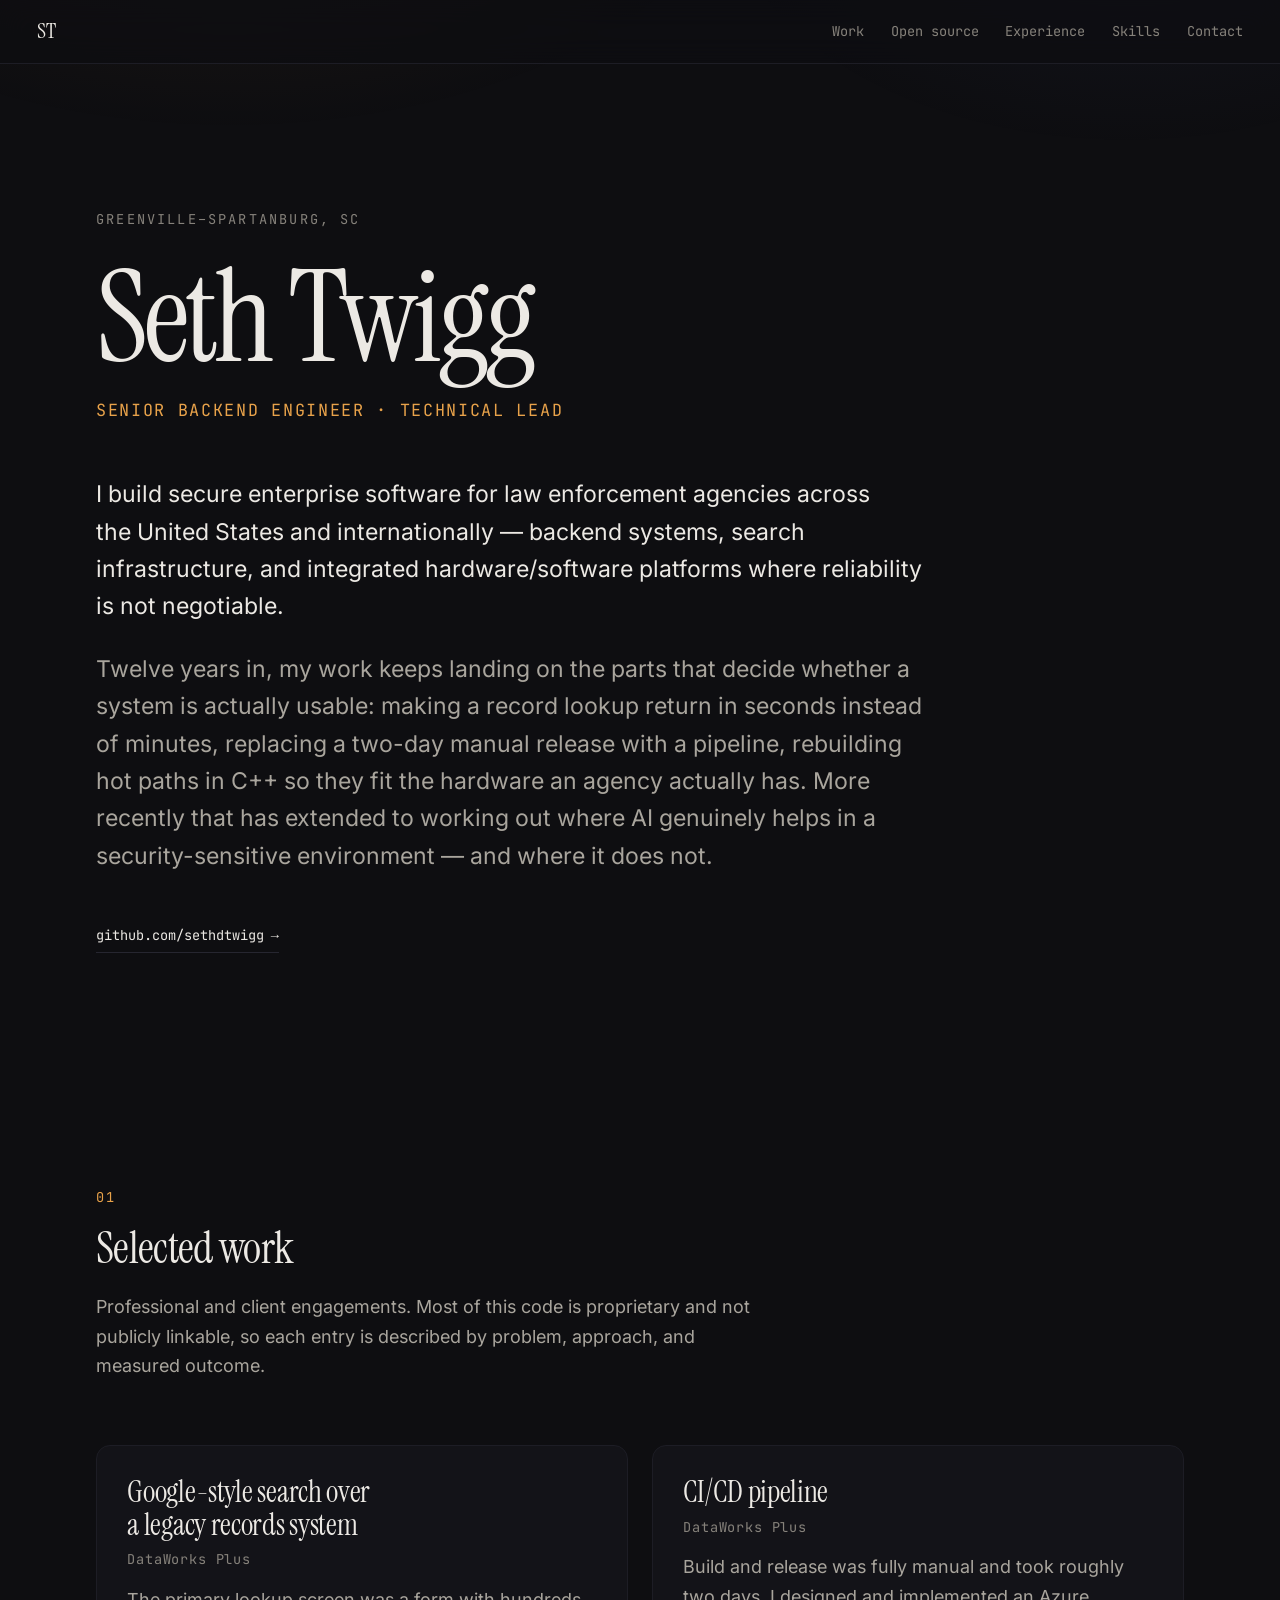
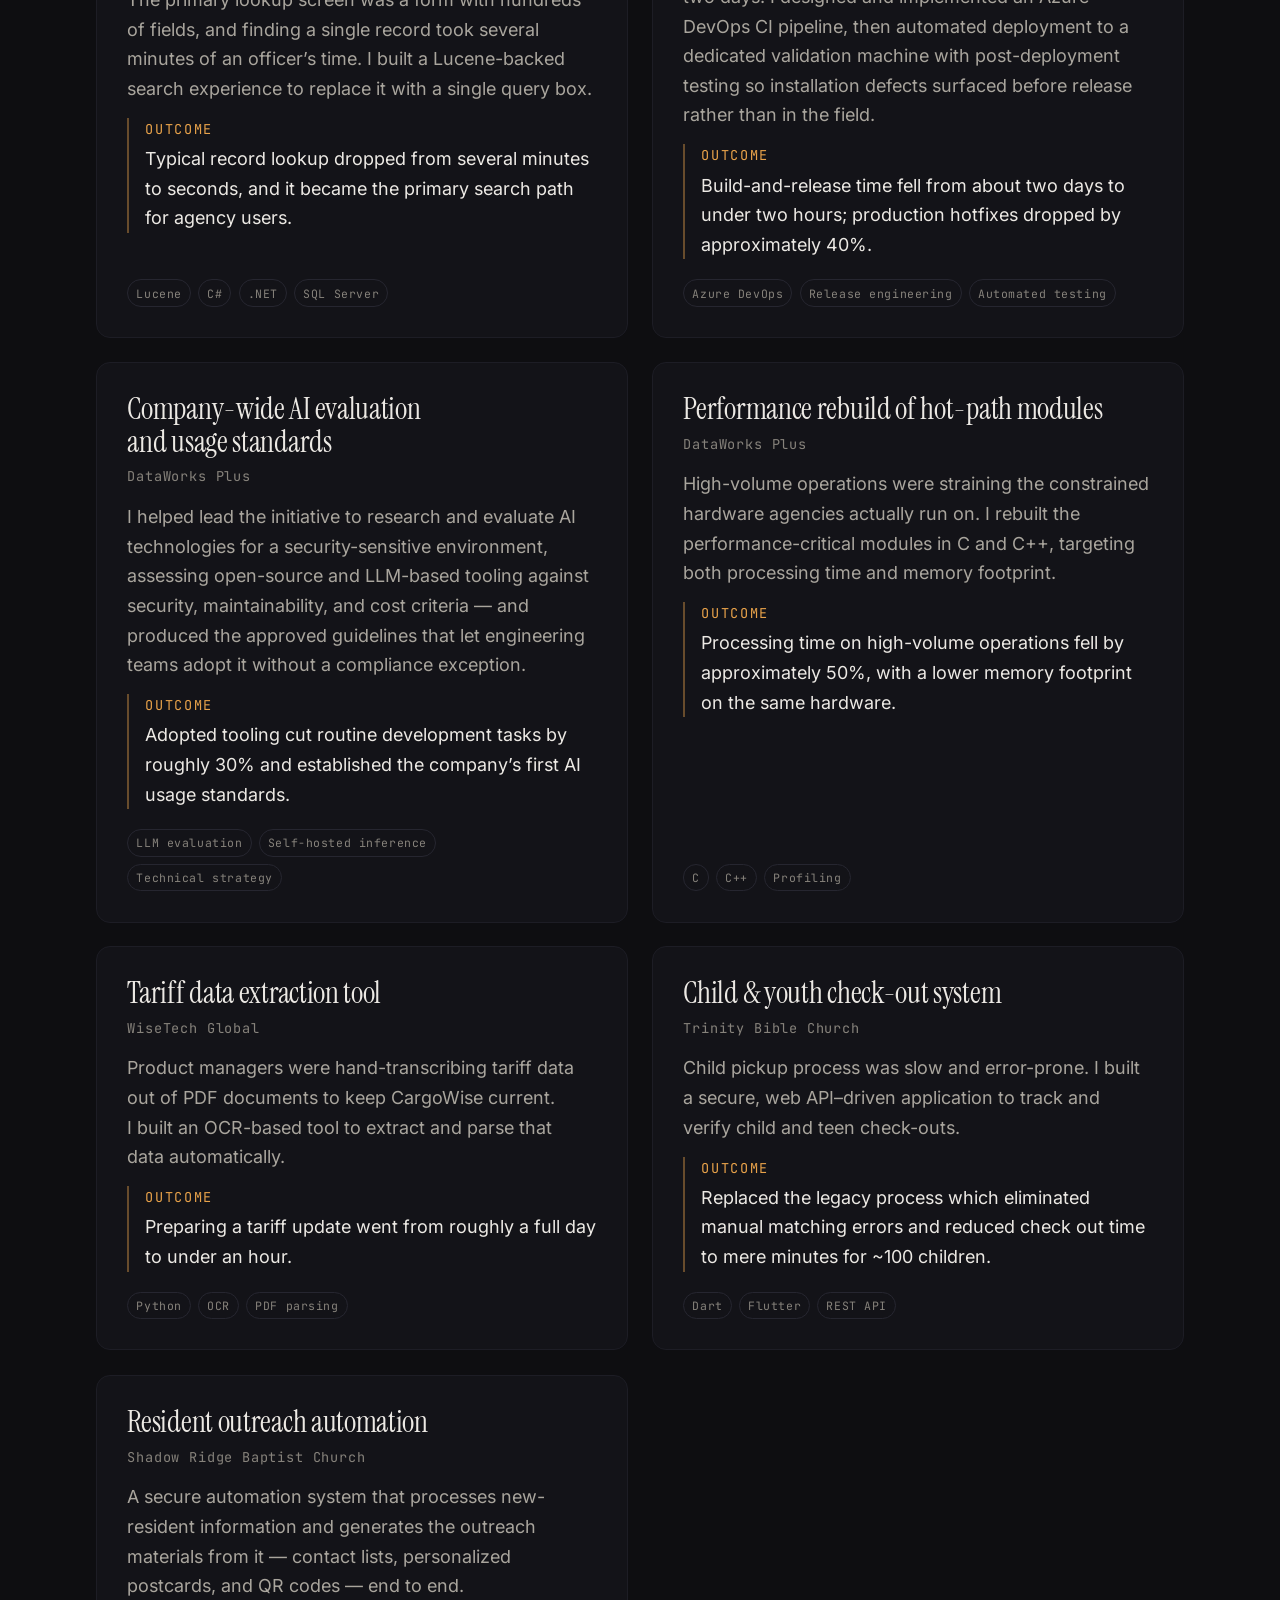
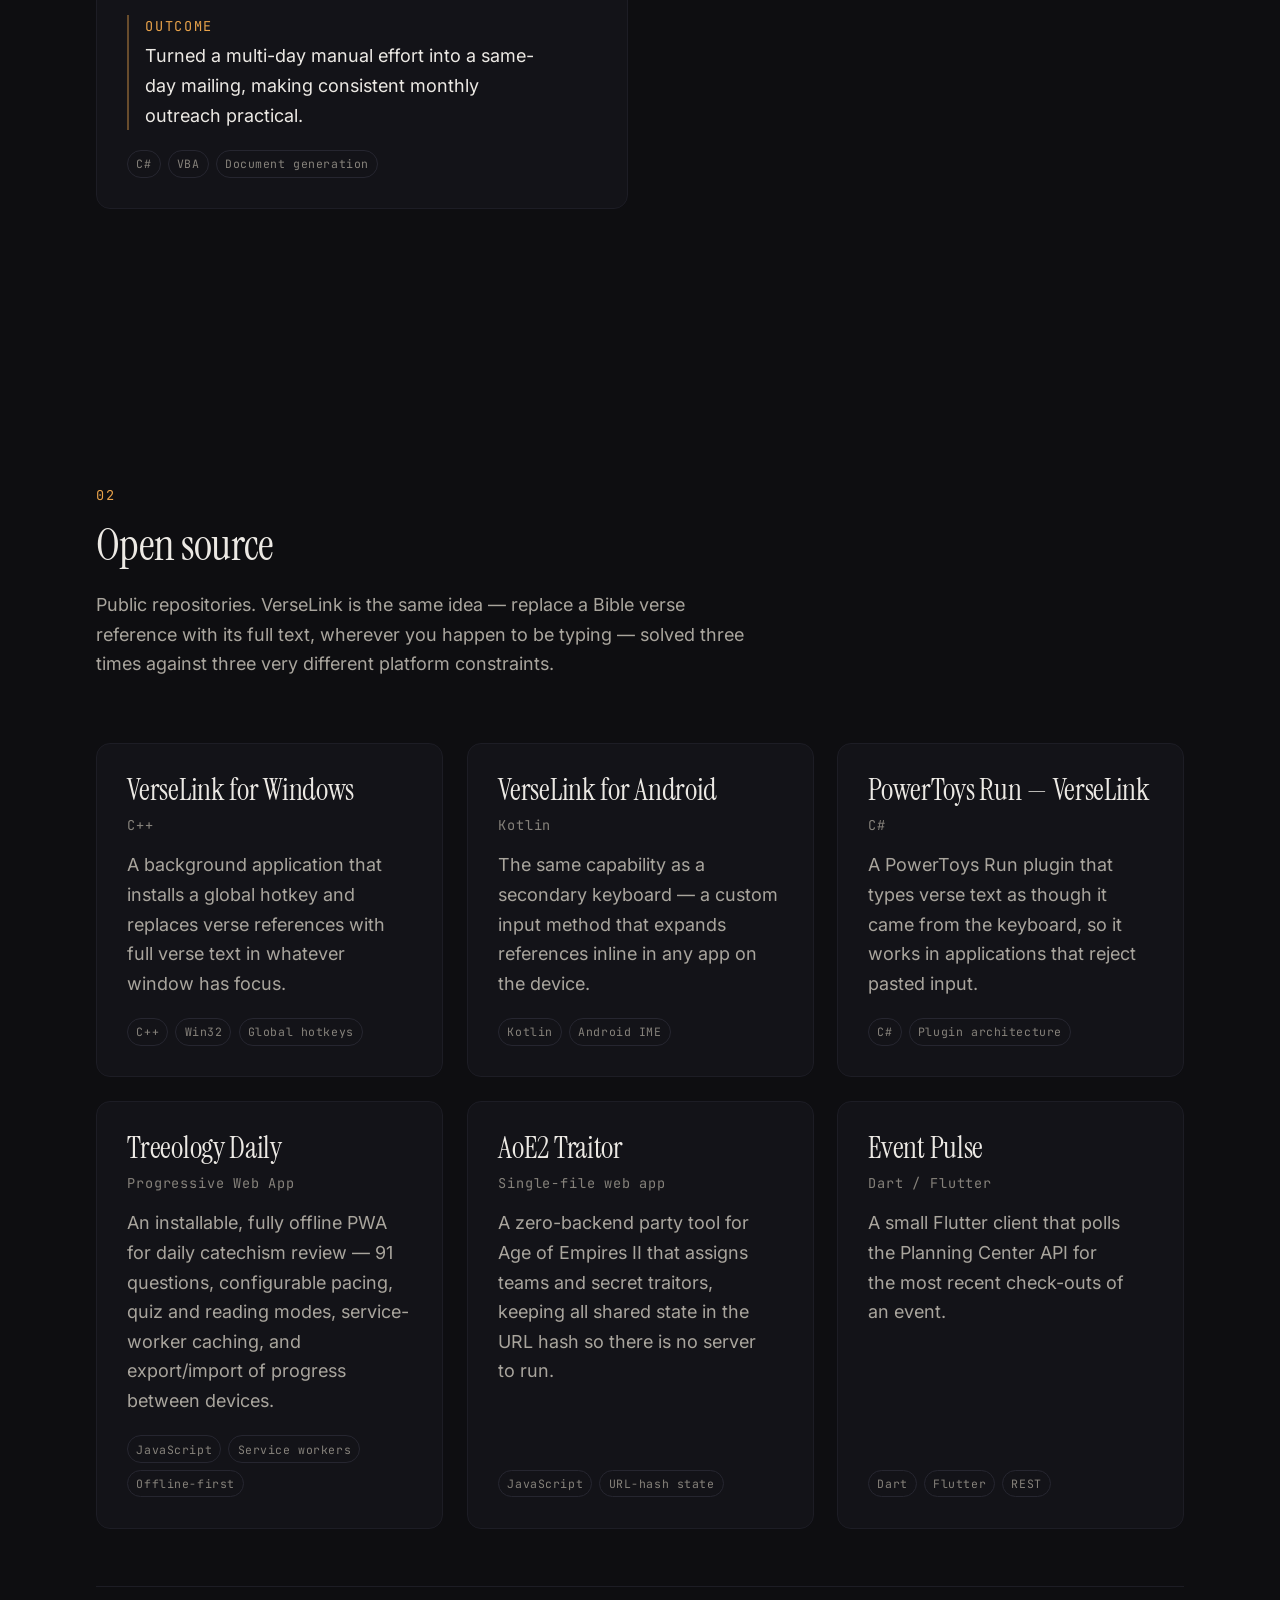
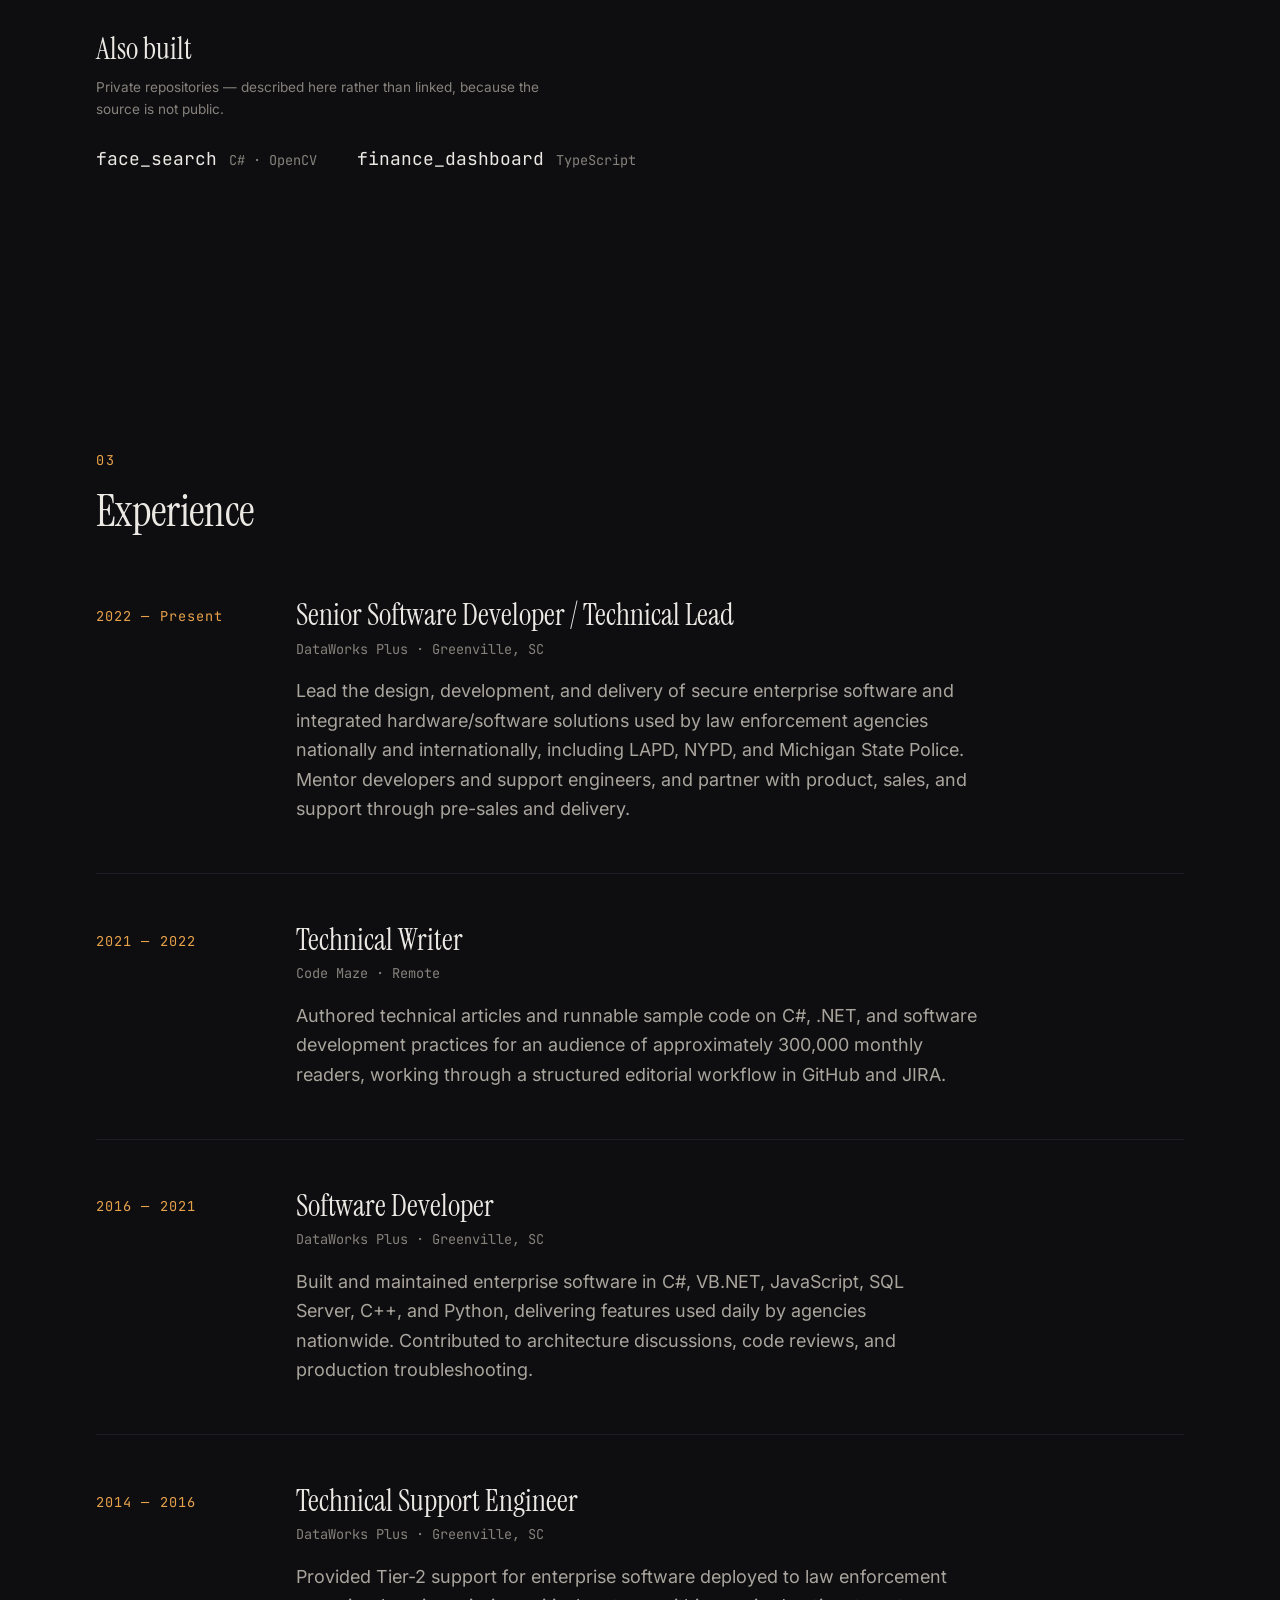
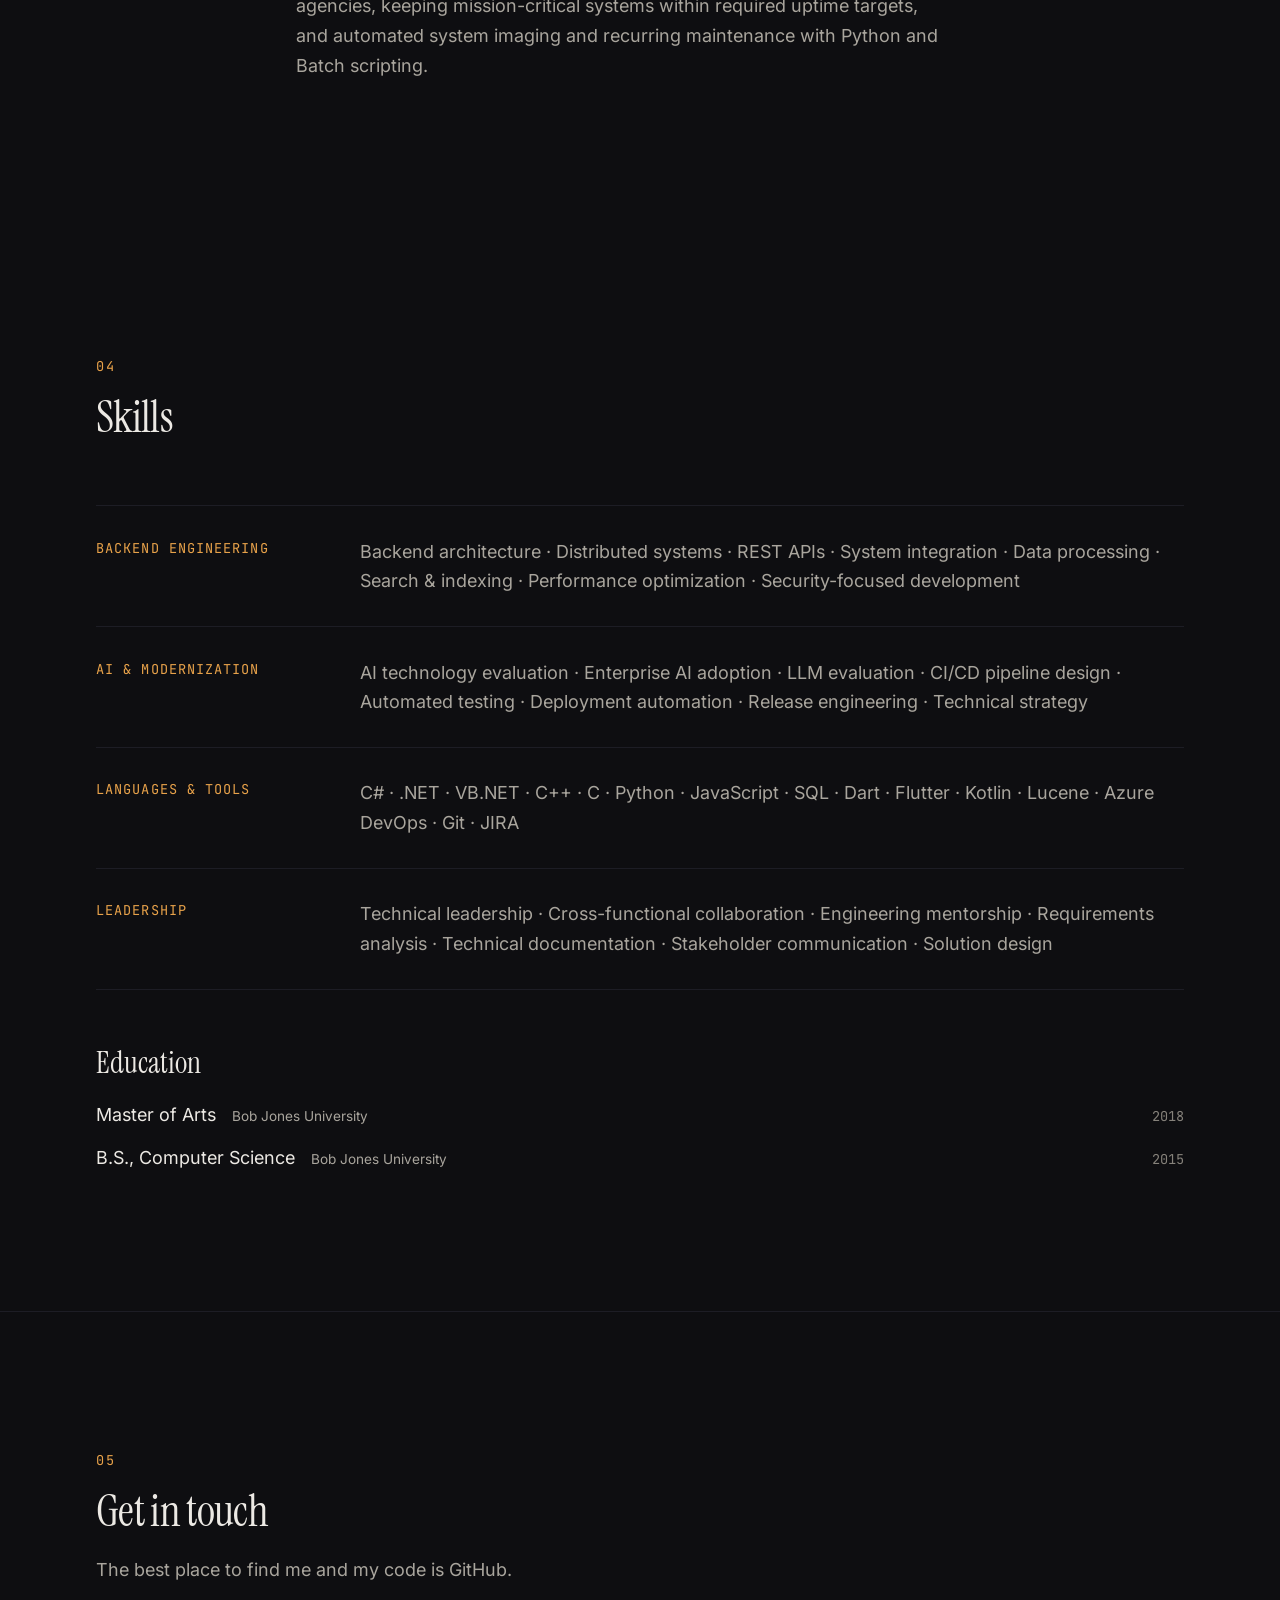
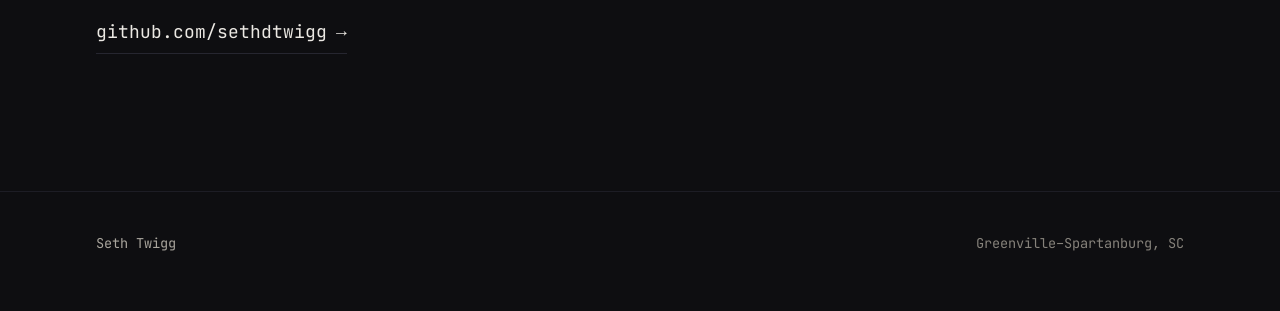
==== commit da6b4c00: "Revise three work cards Soften the AI initiative to "helped lead" and drop the $50K annual licensing" ====
--- a/index.html
+++ b/index.html
@@ -147,11 +147,11 @@
 
         <article class="card reveal">
           <header class="card__head">
-            <h3 class="card__title">The company&rsquo;s first CI/CD pipeline</h3>
+            <h3 class="card__title">CI/CD pipeline</h3>
             <p class="card__org">DataWorks Plus</p>
           </header>
           <p class="card__body">Build and release was fully manual and took roughly two days.
-          I designed and implemented the first Azure DevOps CI pipeline, then automated deployment
+          I designed and implemented an Azure DevOps CI pipeline, then automated deployment
           to a dedicated validation machine with post-deployment testing so installation defects
           surfaced before release rather than in the field.</p>
           <p class="card__outcome"><span class="card__outcome-key">Outcome</span> Build-and-release
@@ -165,14 +165,14 @@
             <h3 class="card__title">Company-wide AI evaluation and usage standards</h3>
             <p class="card__org">DataWorks Plus</p>
           </header>
-          <p class="card__body">I led the initiative to research and evaluate AI technologies for a
-          security-sensitive environment, assessing open-source and LLM-based tooling against
-          security, maintainability, and cost criteria &mdash; and produced the approved guidelines
-          that let engineering teams adopt it without a compliance exception.</p>
-          <p class="card__outcome"><span class="card__outcome-key">Outcome</span> Selecting
-          self-hosted options avoided approximately $50K in annual licensing per customer while
-          keeping sensitive data in-house. Adopted tooling cut routine development tasks by roughly
-          30% and established the company&rsquo;s first AI usage standards.</p>
+          <p class="card__body">I helped lead the initiative to research and evaluate AI
+          technologies for a security-sensitive environment, assessing open-source and LLM-based
+          tooling against security, maintainability, and cost criteria &mdash; and produced the
+          approved guidelines that let engineering teams adopt it without a compliance
+          exception.</p>
+          <p class="card__outcome"><span class="card__outcome-key">Outcome</span> Adopted tooling
+          cut routine development tasks by roughly 30% and established the company&rsquo;s first AI
+          usage standards.</p>
           <ul class="tags"><li>LLM evaluation</li><li>Self-hosted inference</li><li>Technical strategy</li></ul>
         </article>
 
@@ -208,11 +208,11 @@
             <h3 class="card__title">Child &amp; youth check-out system</h3>
             <p class="card__org">Trinity Bible Church</p>
           </header>
-          <p class="card__body">Child pickup ran on paper sign-out sheets, which made verification
-          slow and error-prone. I built a secure, web API&ndash;driven application to track and
-          verify child and teen check-outs.</p>
-          <p class="card__outcome"><span class="card__outcome-key">Outcome</span> Replaced the paper
-          process for roughly 100 weekly check-outs and eliminated manual matching errors.</p>
+          <p class="card__body">Child pickup process was slow and error-prone. I built a secure,
+          web API&ndash;driven application to track and verify child and teen check-outs.</p>
+          <p class="card__outcome"><span class="card__outcome-key">Outcome</span> Replaced the
+          legacy process which eliminated manual matching errors and reduced check out time to mere
+          minutes for ~100 children.</p>
           <ul class="tags"><li>Dart</li><li>Flutter</li><li>REST API</li></ul>
         </article>
 
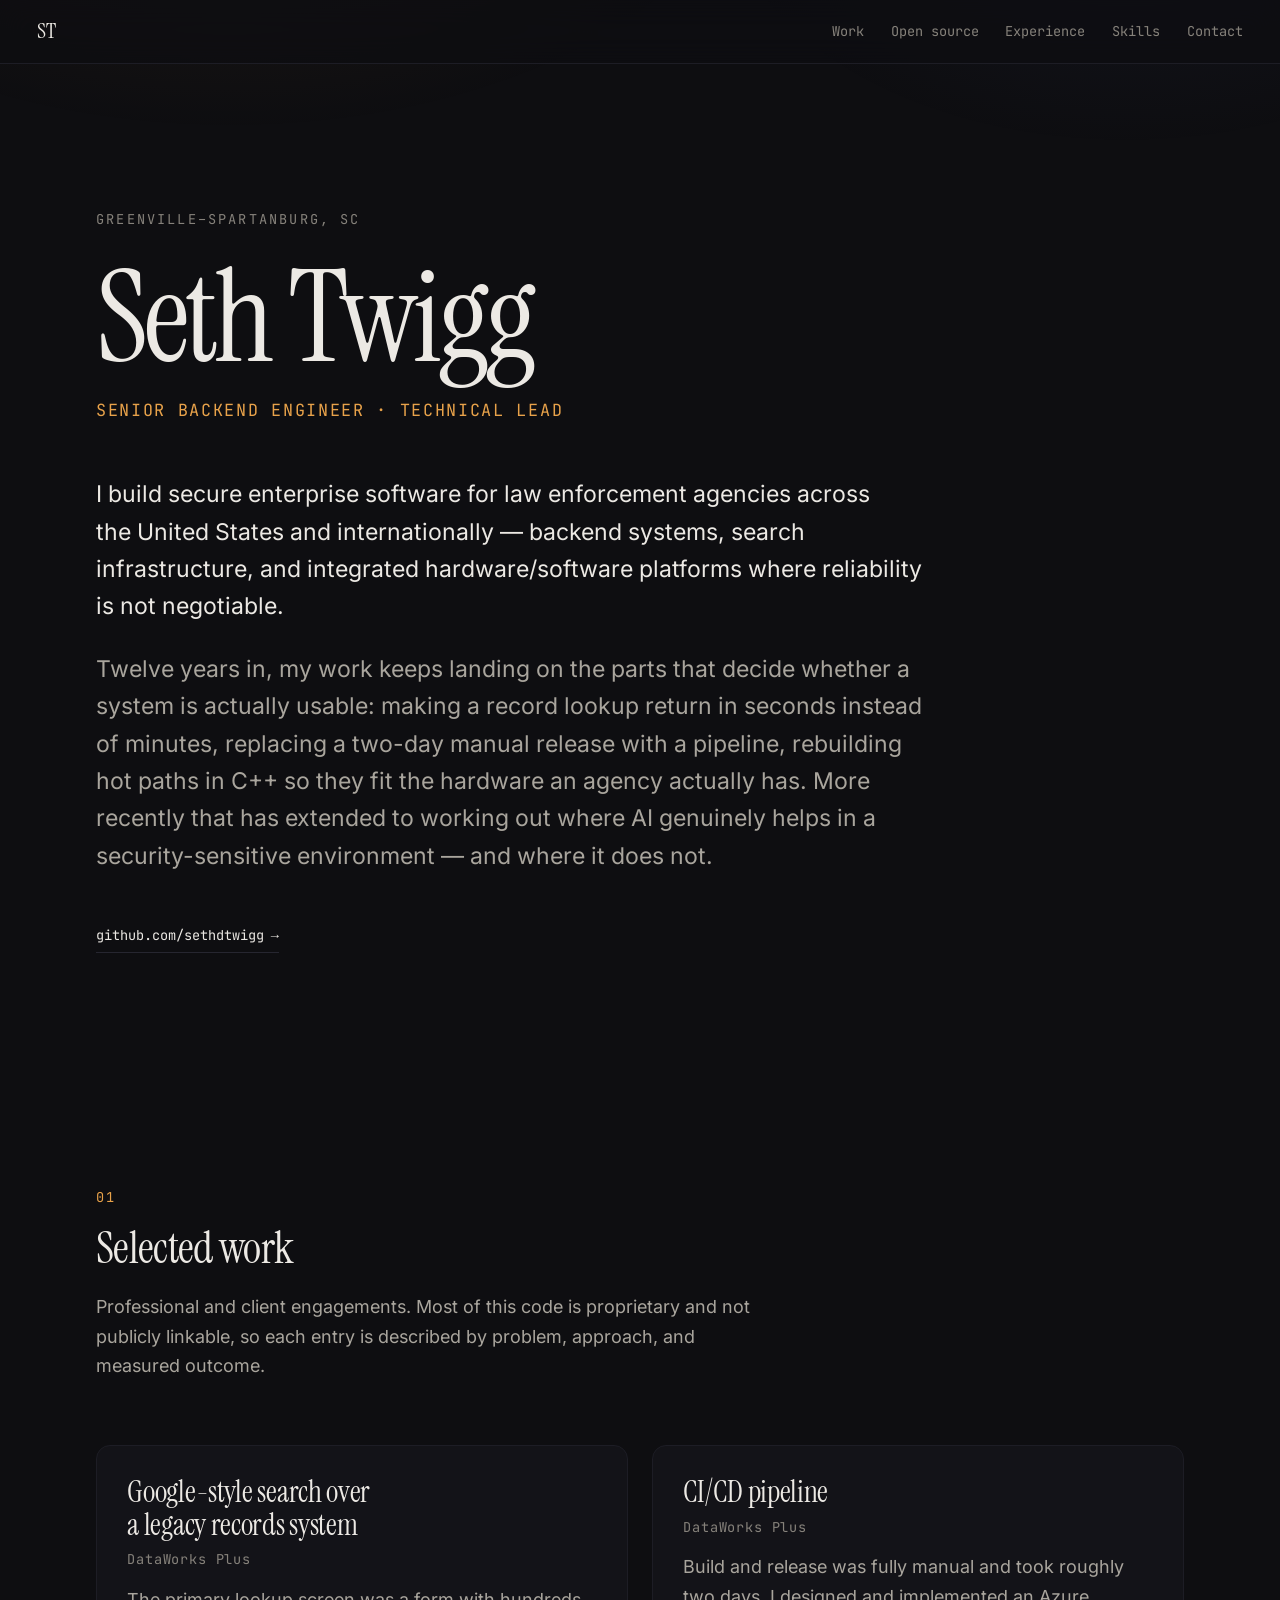
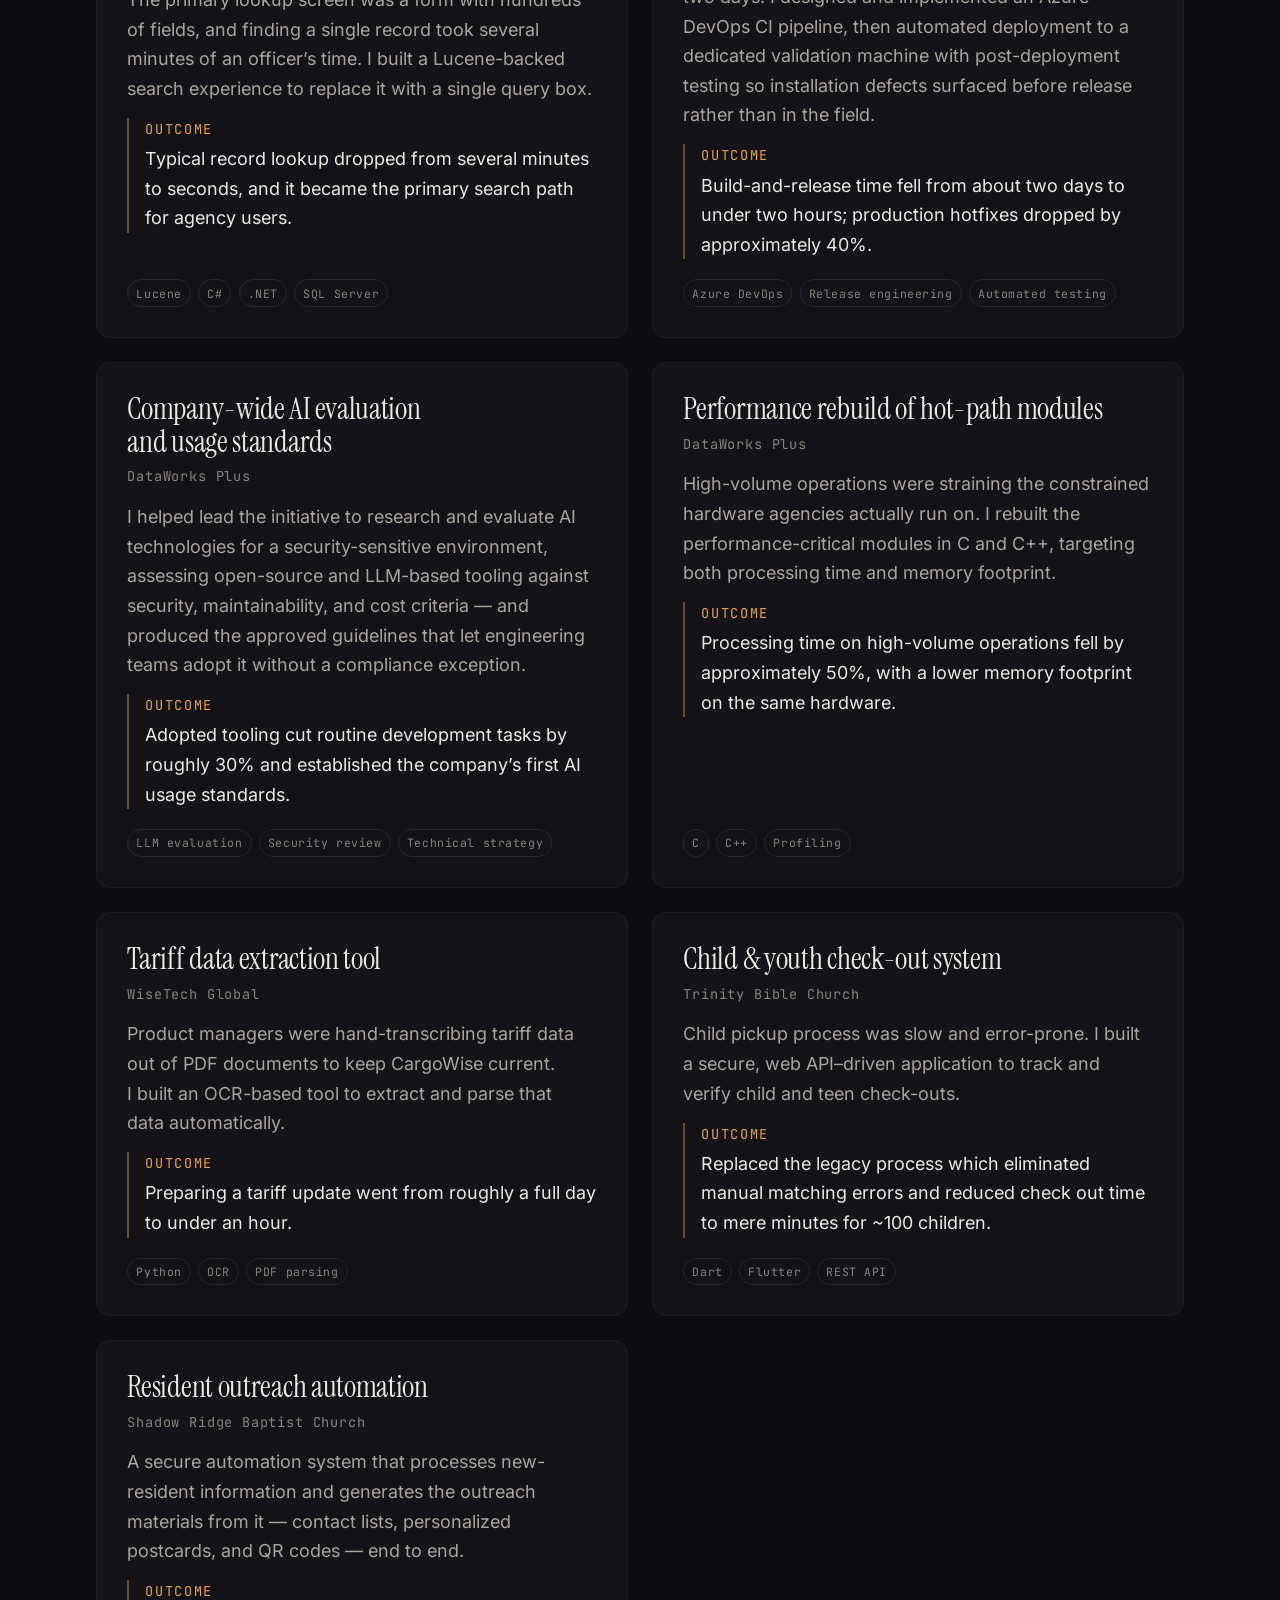
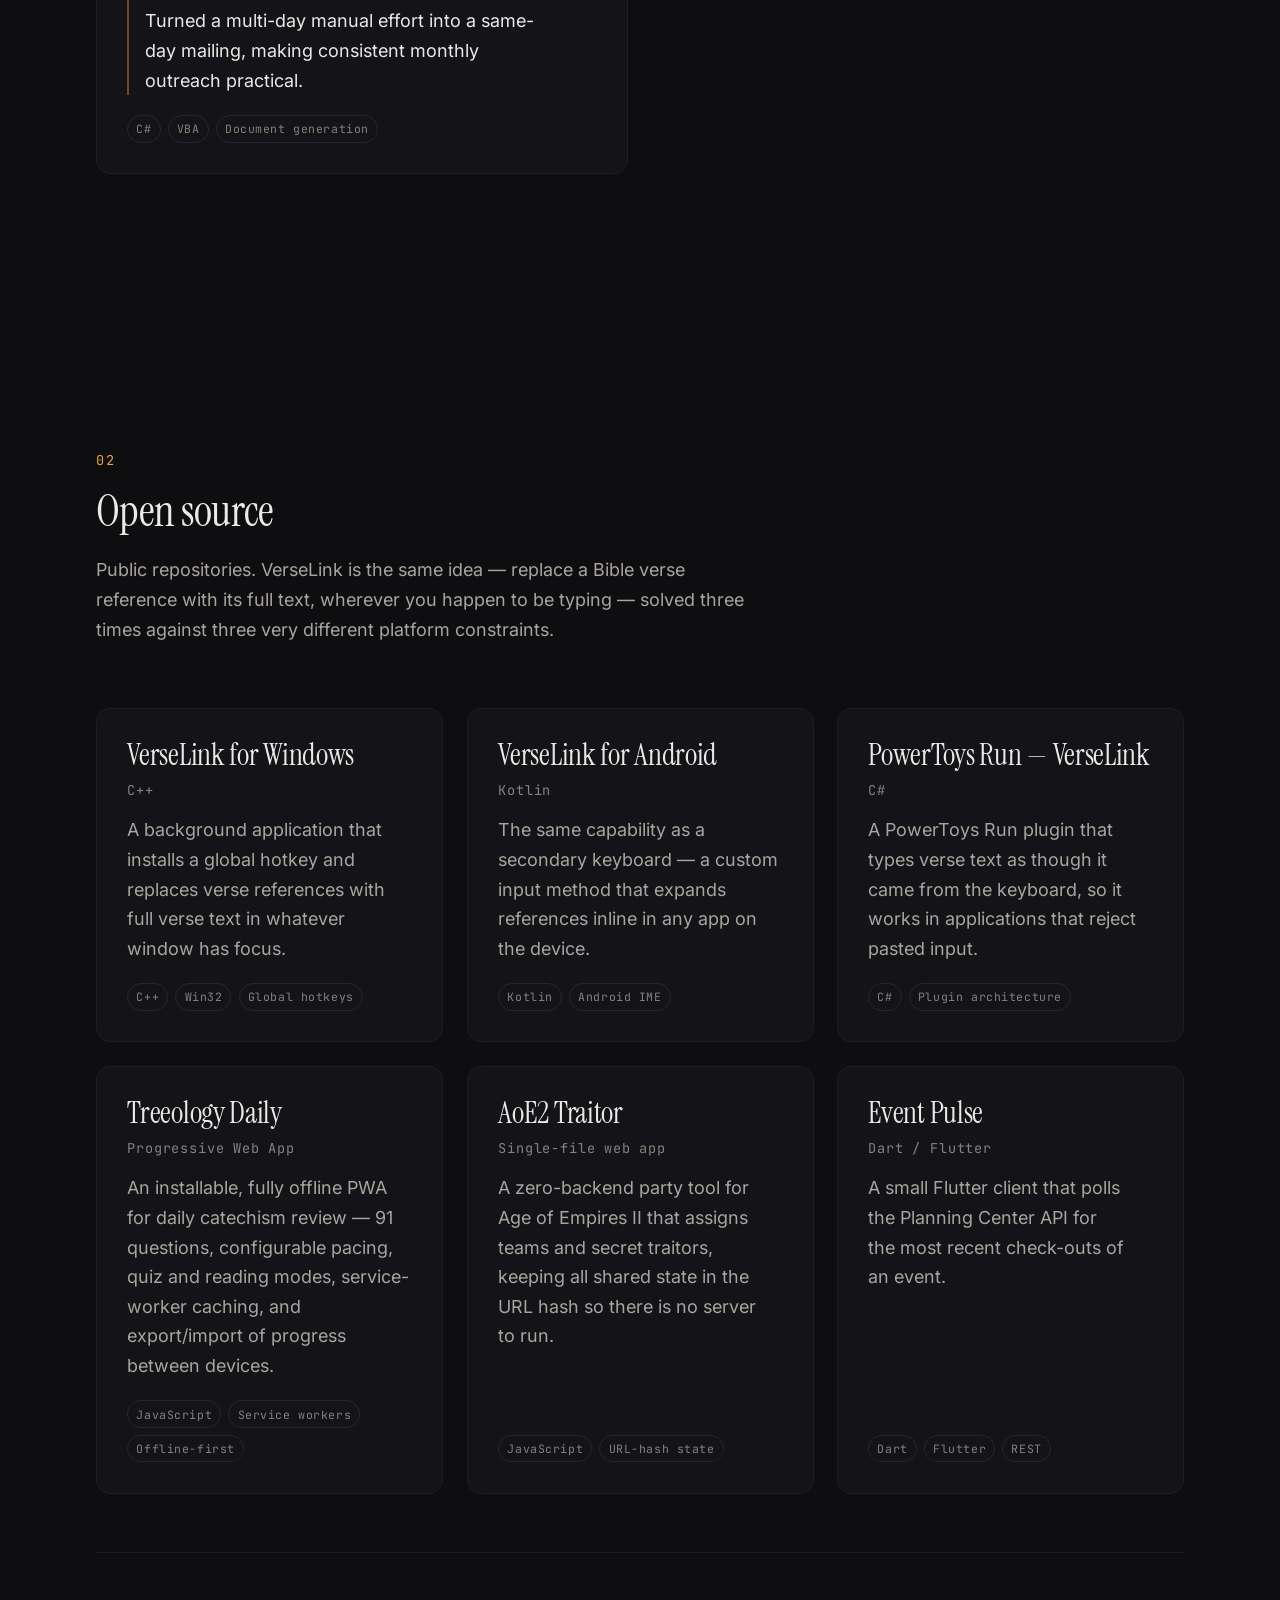
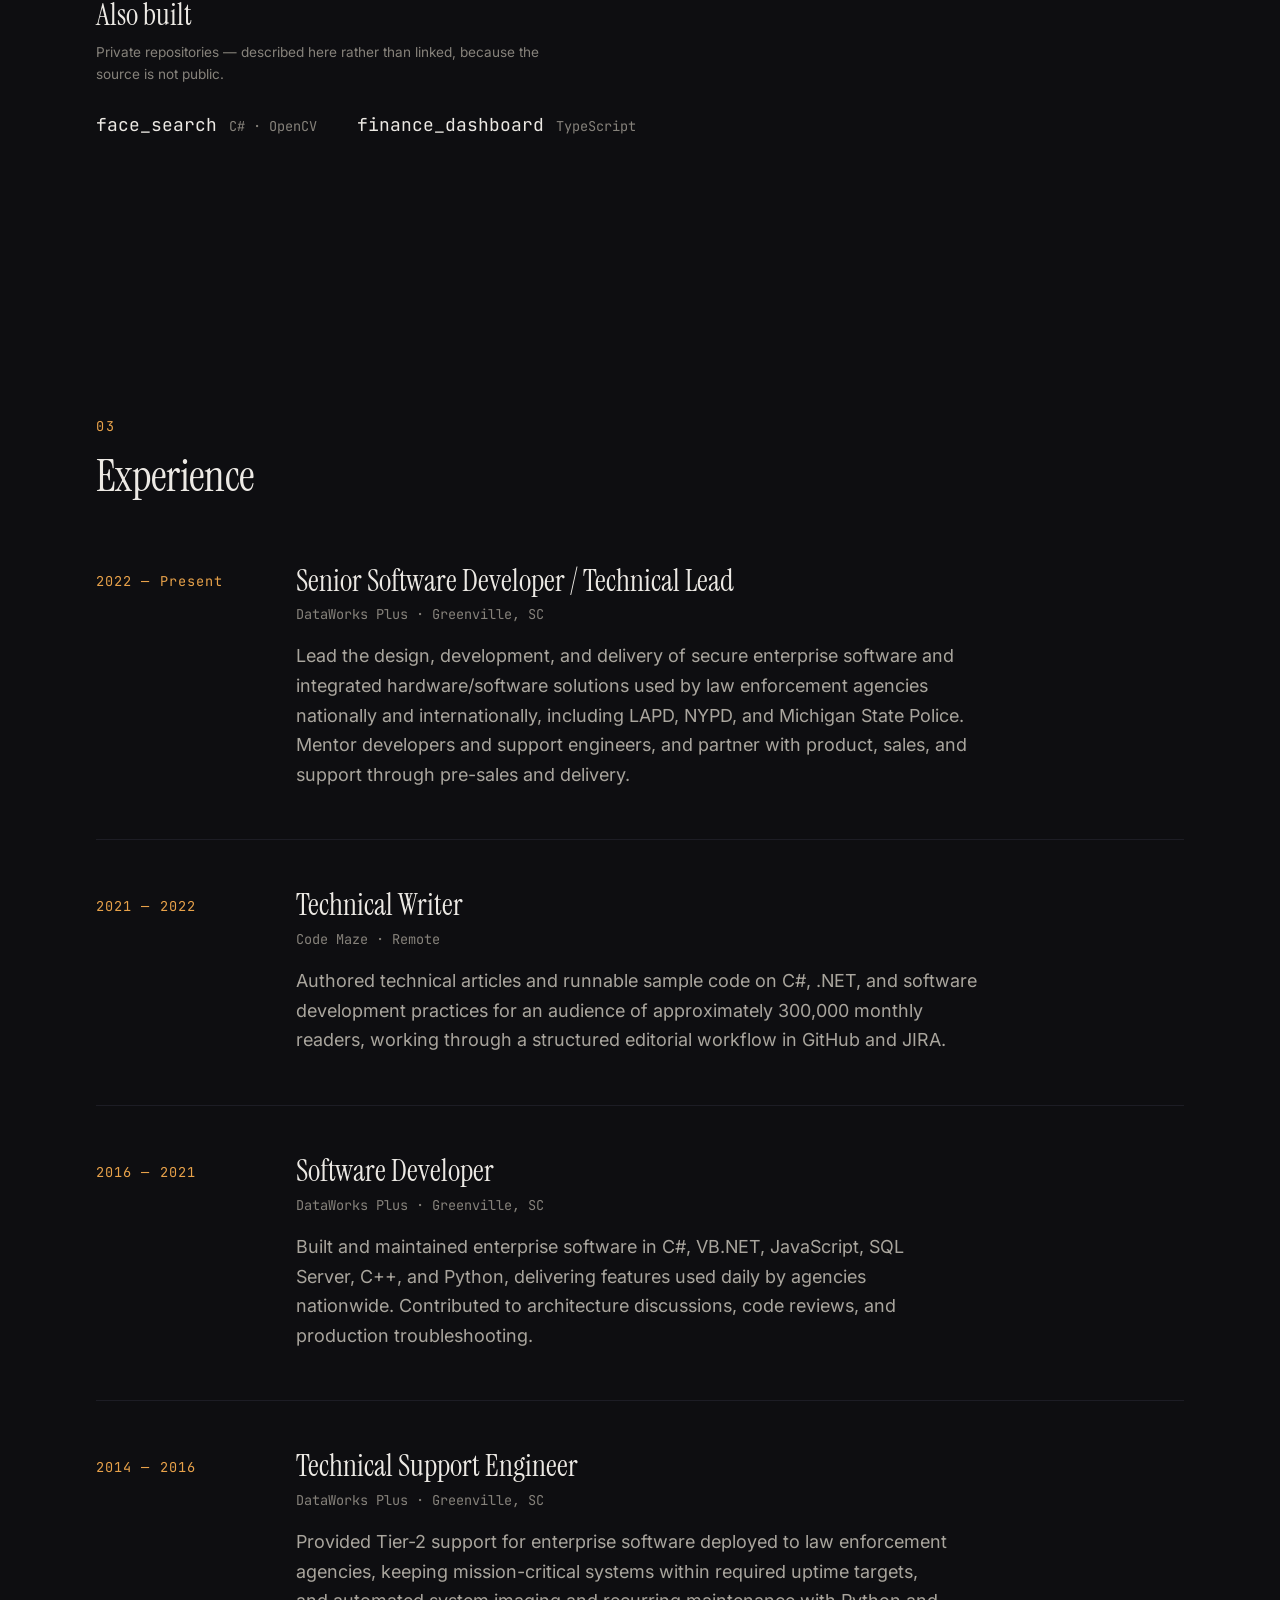
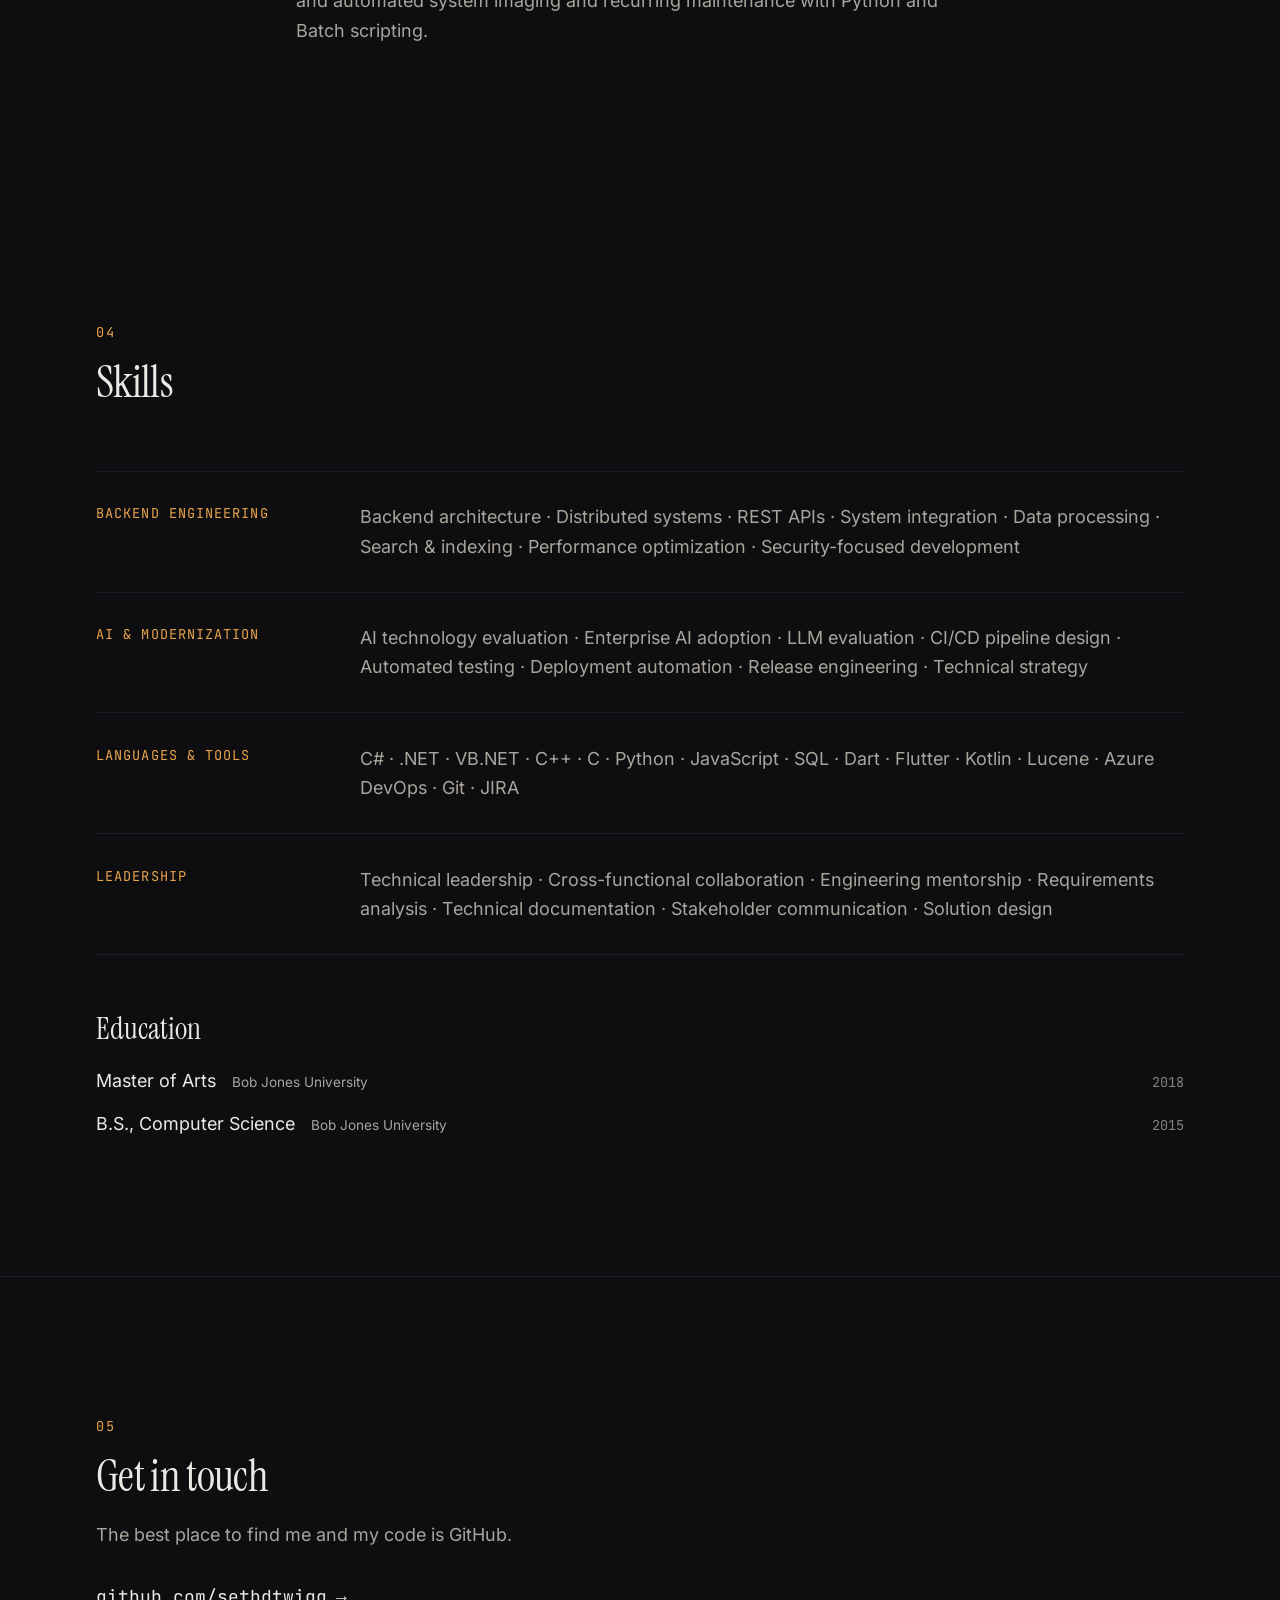
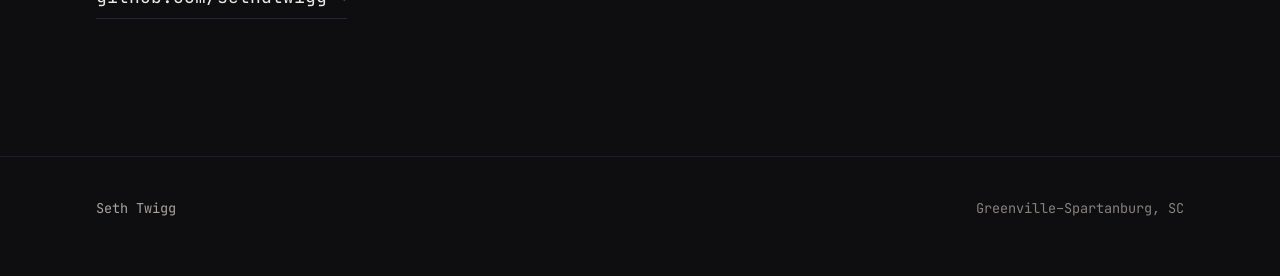
==== commit ad6ab961: "Swap unsupported AI card tag for Security review" ====
--- a/index.html
+++ b/index.html
@@ -173,7 +173,7 @@
           <p class="card__outcome"><span class="card__outcome-key">Outcome</span> Adopted tooling
           cut routine development tasks by roughly 30% and established the company&rsquo;s first AI
           usage standards.</p>
-          <ul class="tags"><li>LLM evaluation</li><li>Self-hosted inference</li><li>Technical strategy</li></ul>
+          <ul class="tags"><li>LLM evaluation</li><li>Security review</li><li>Technical strategy</li></ul>
         </article>
 
         <article class="card reveal">
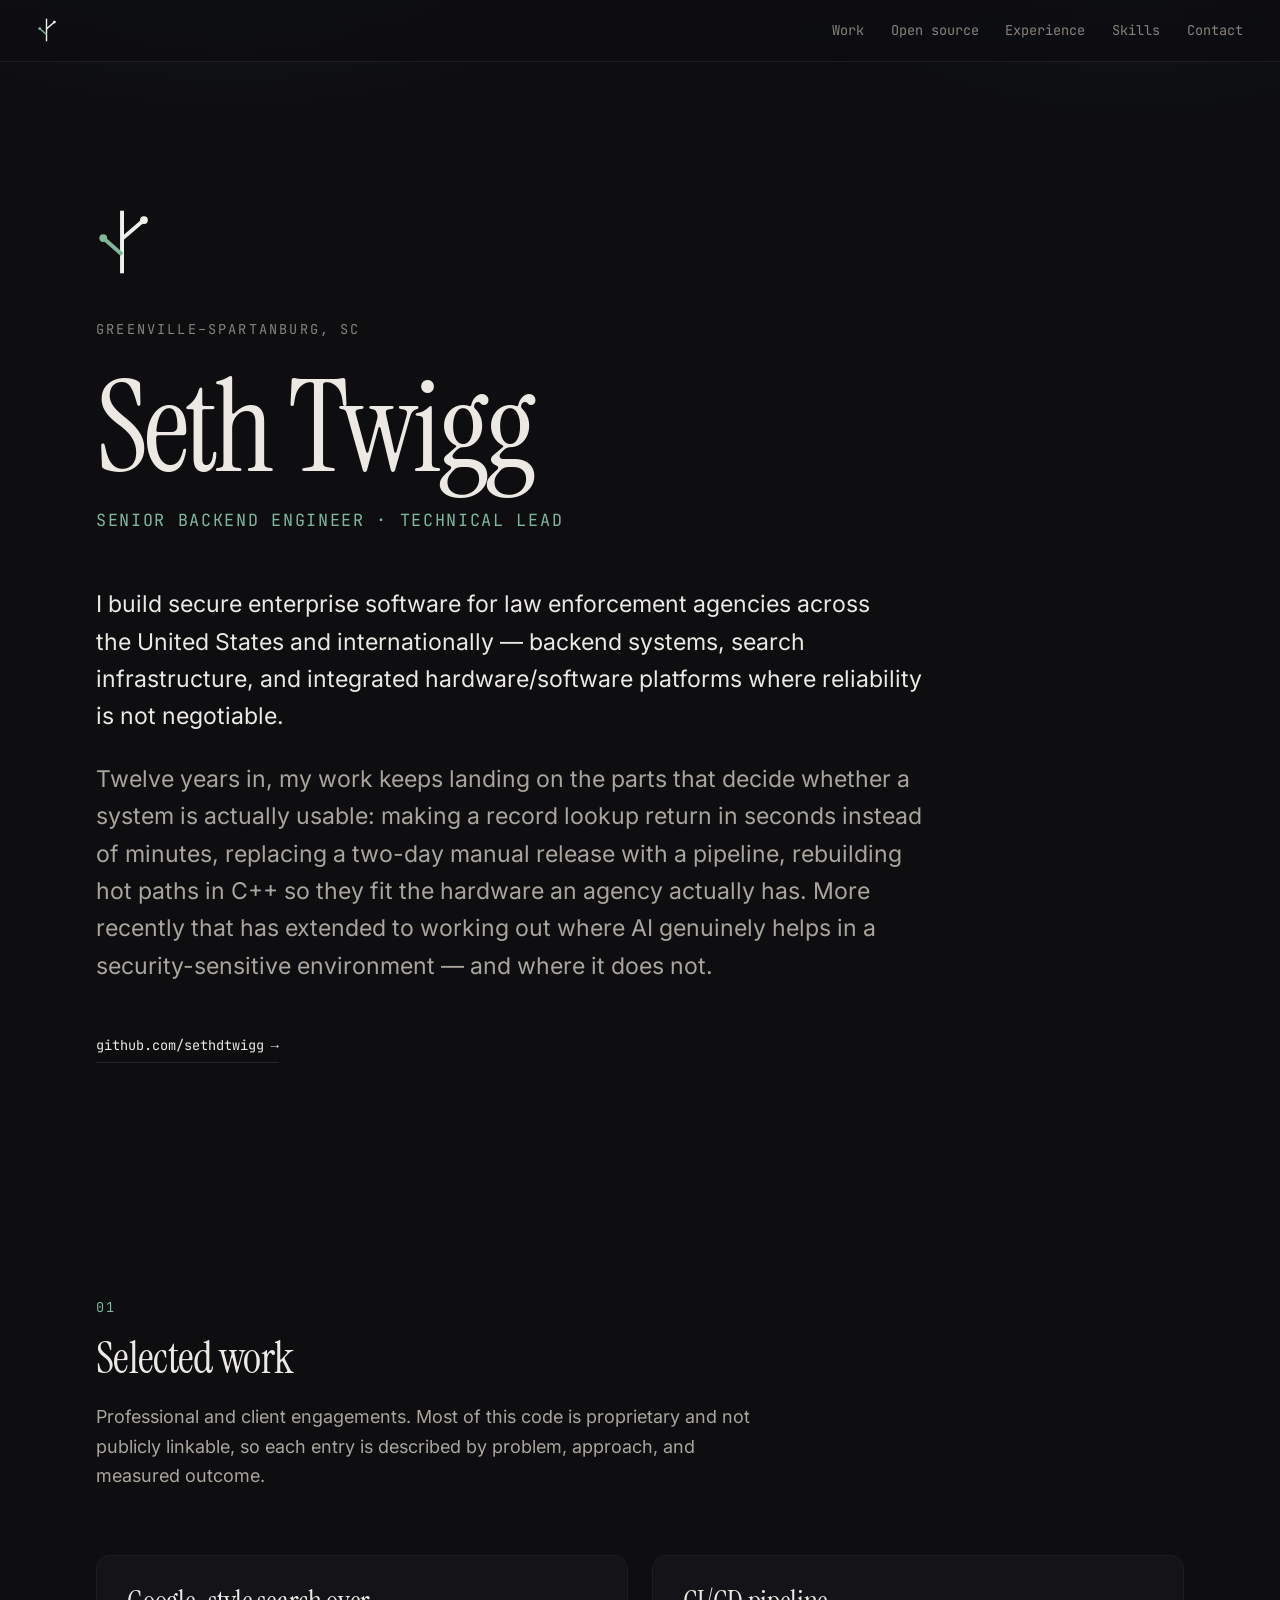
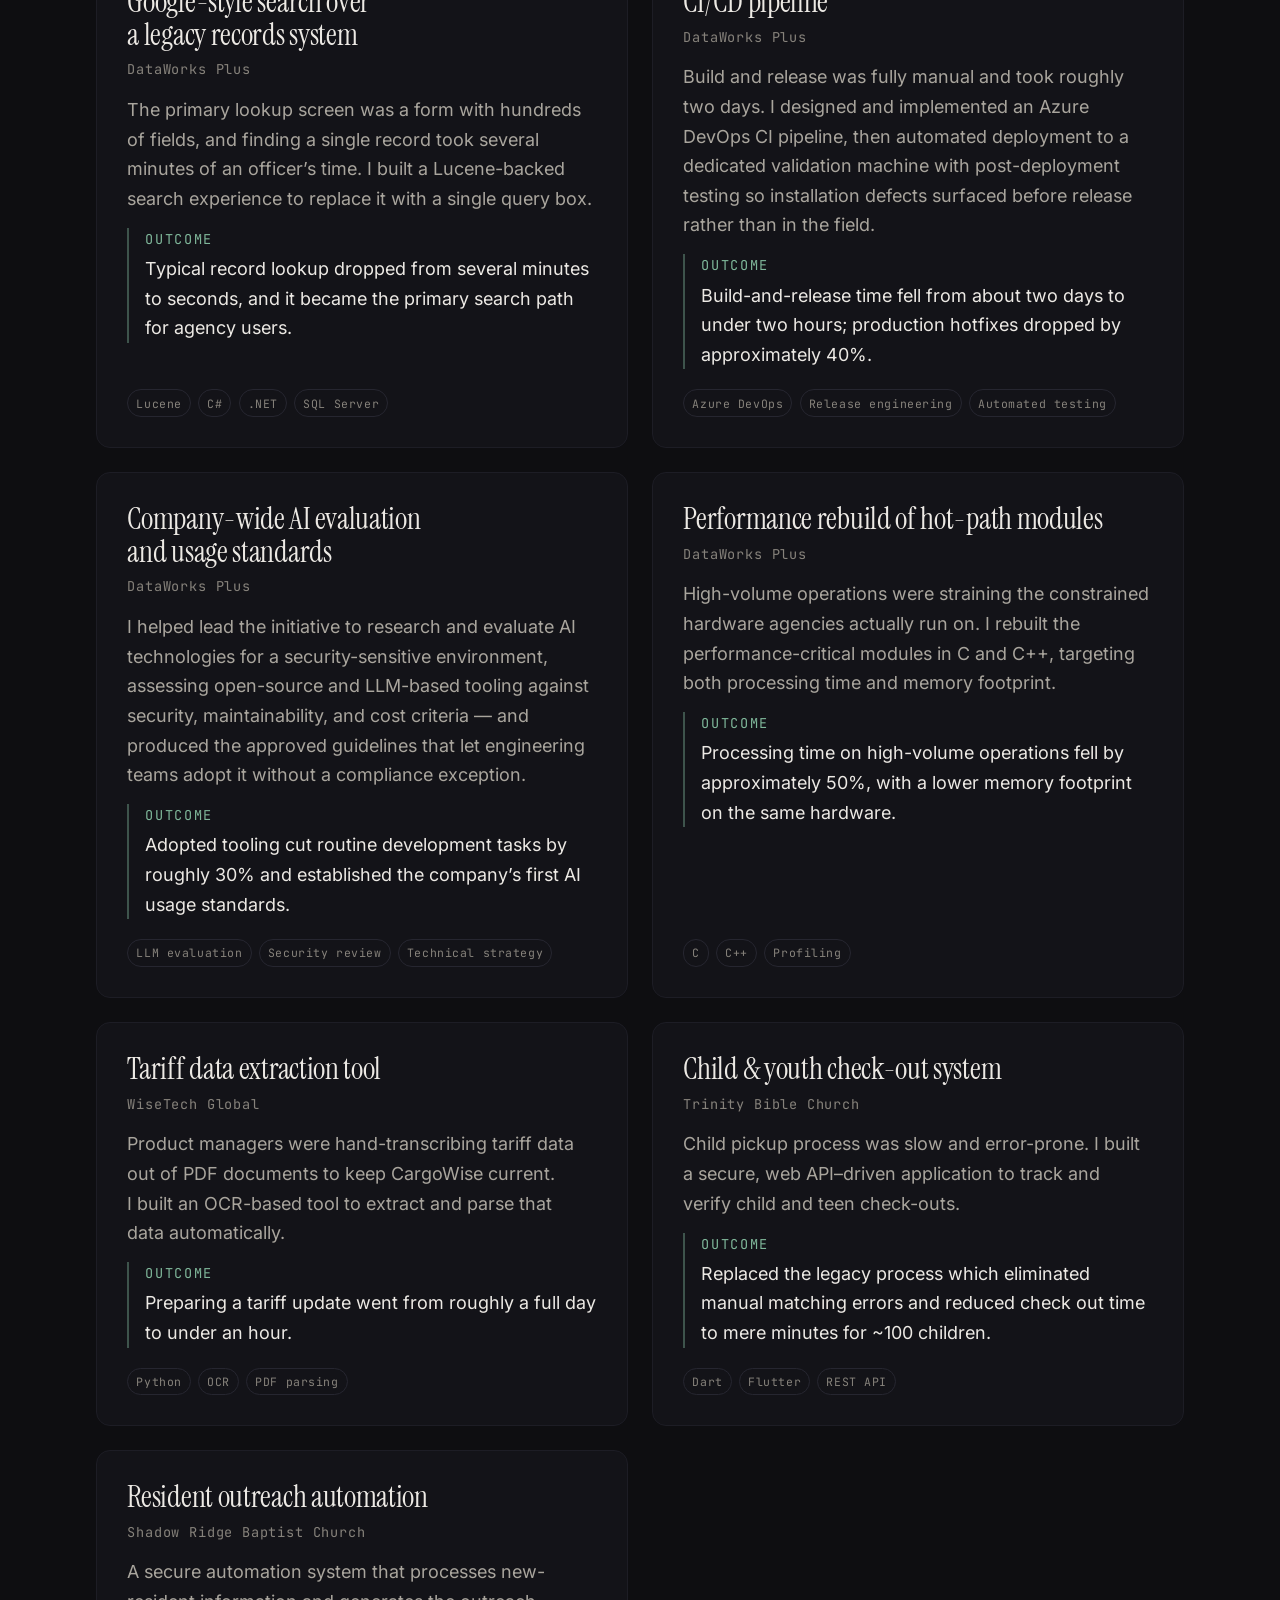
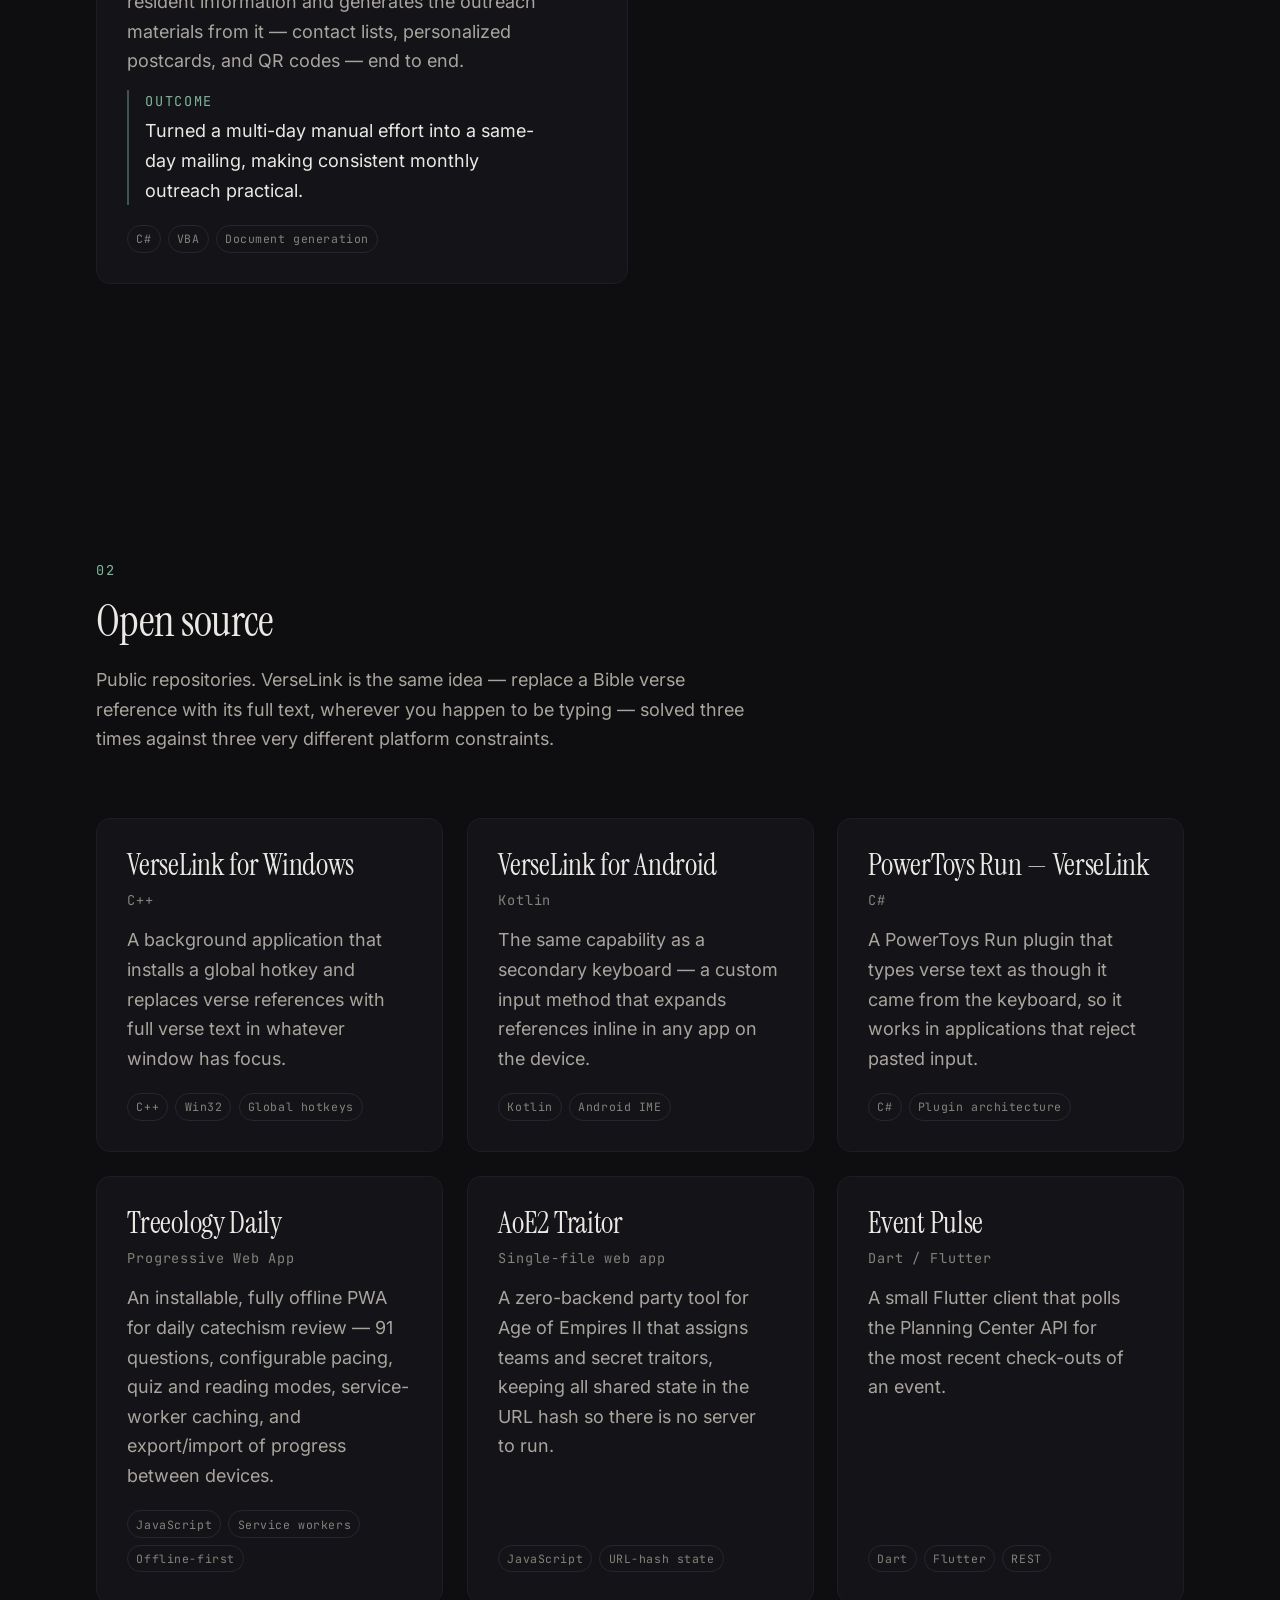
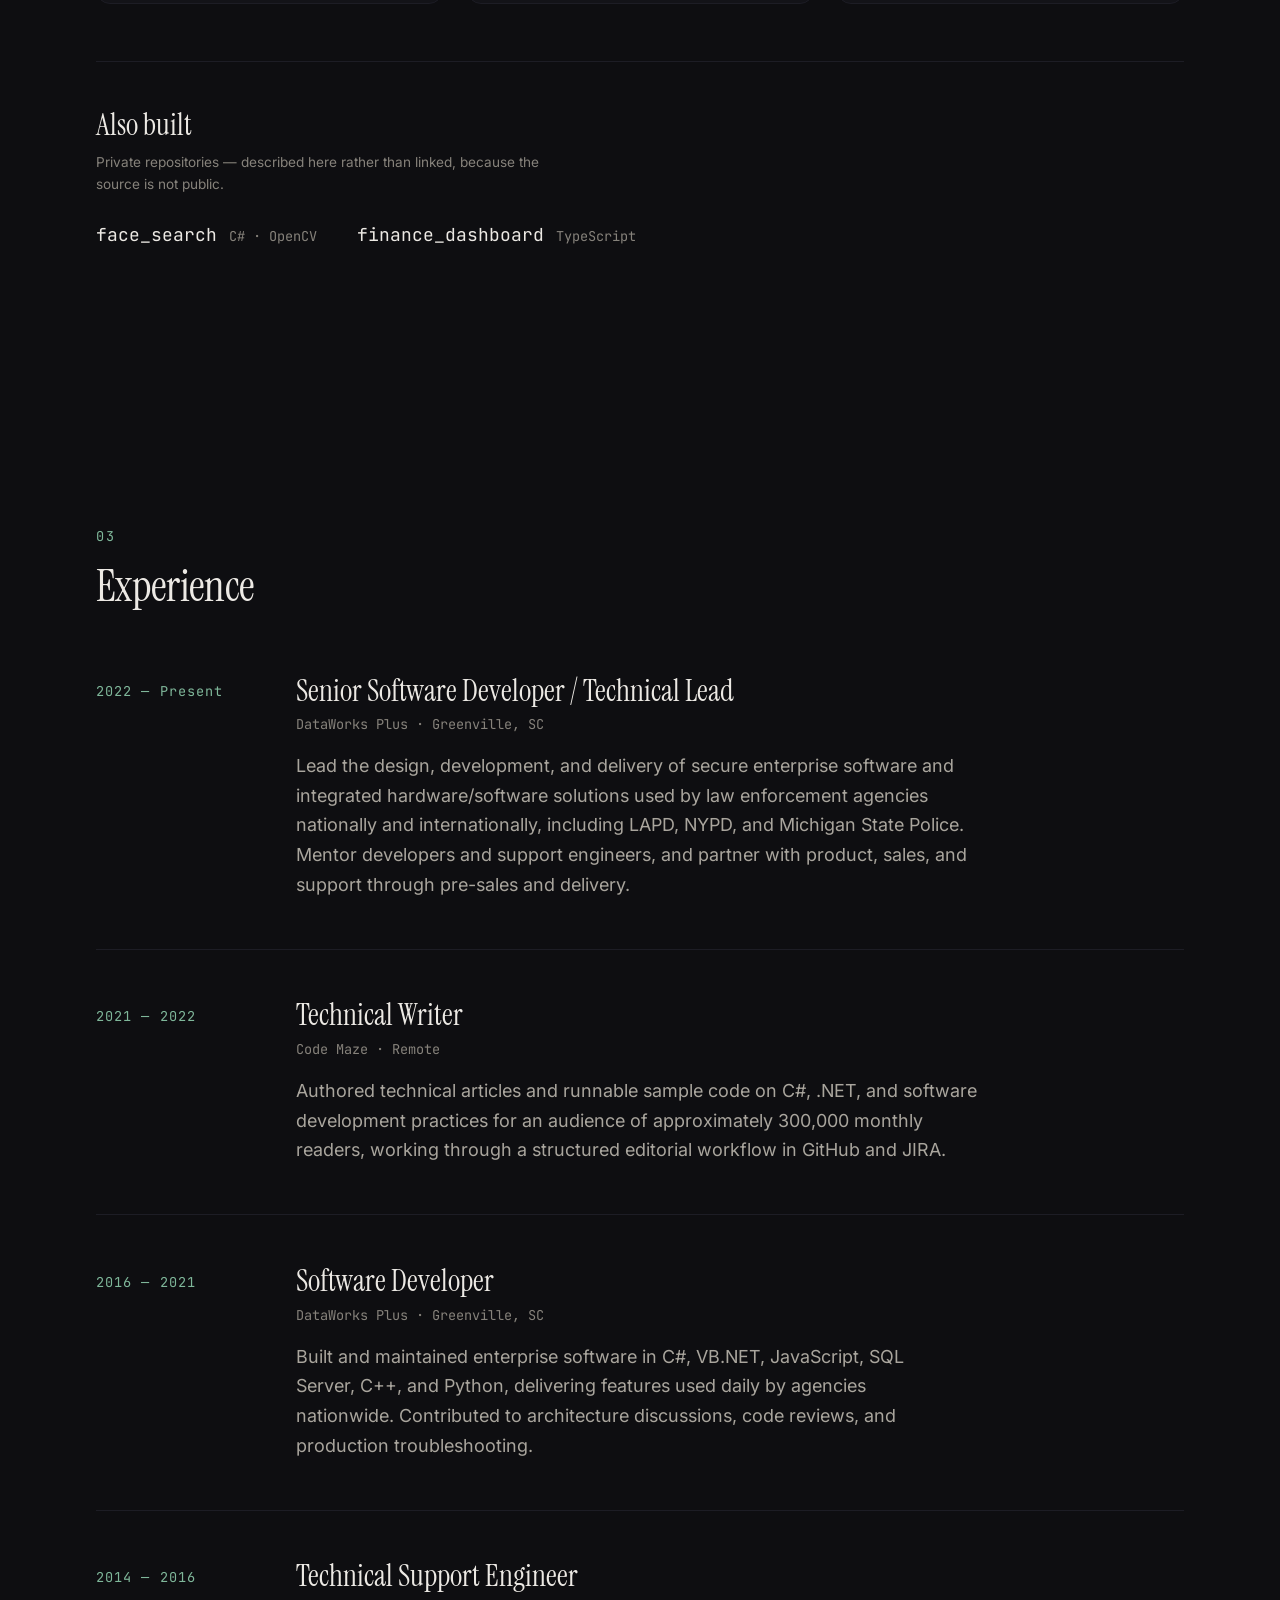
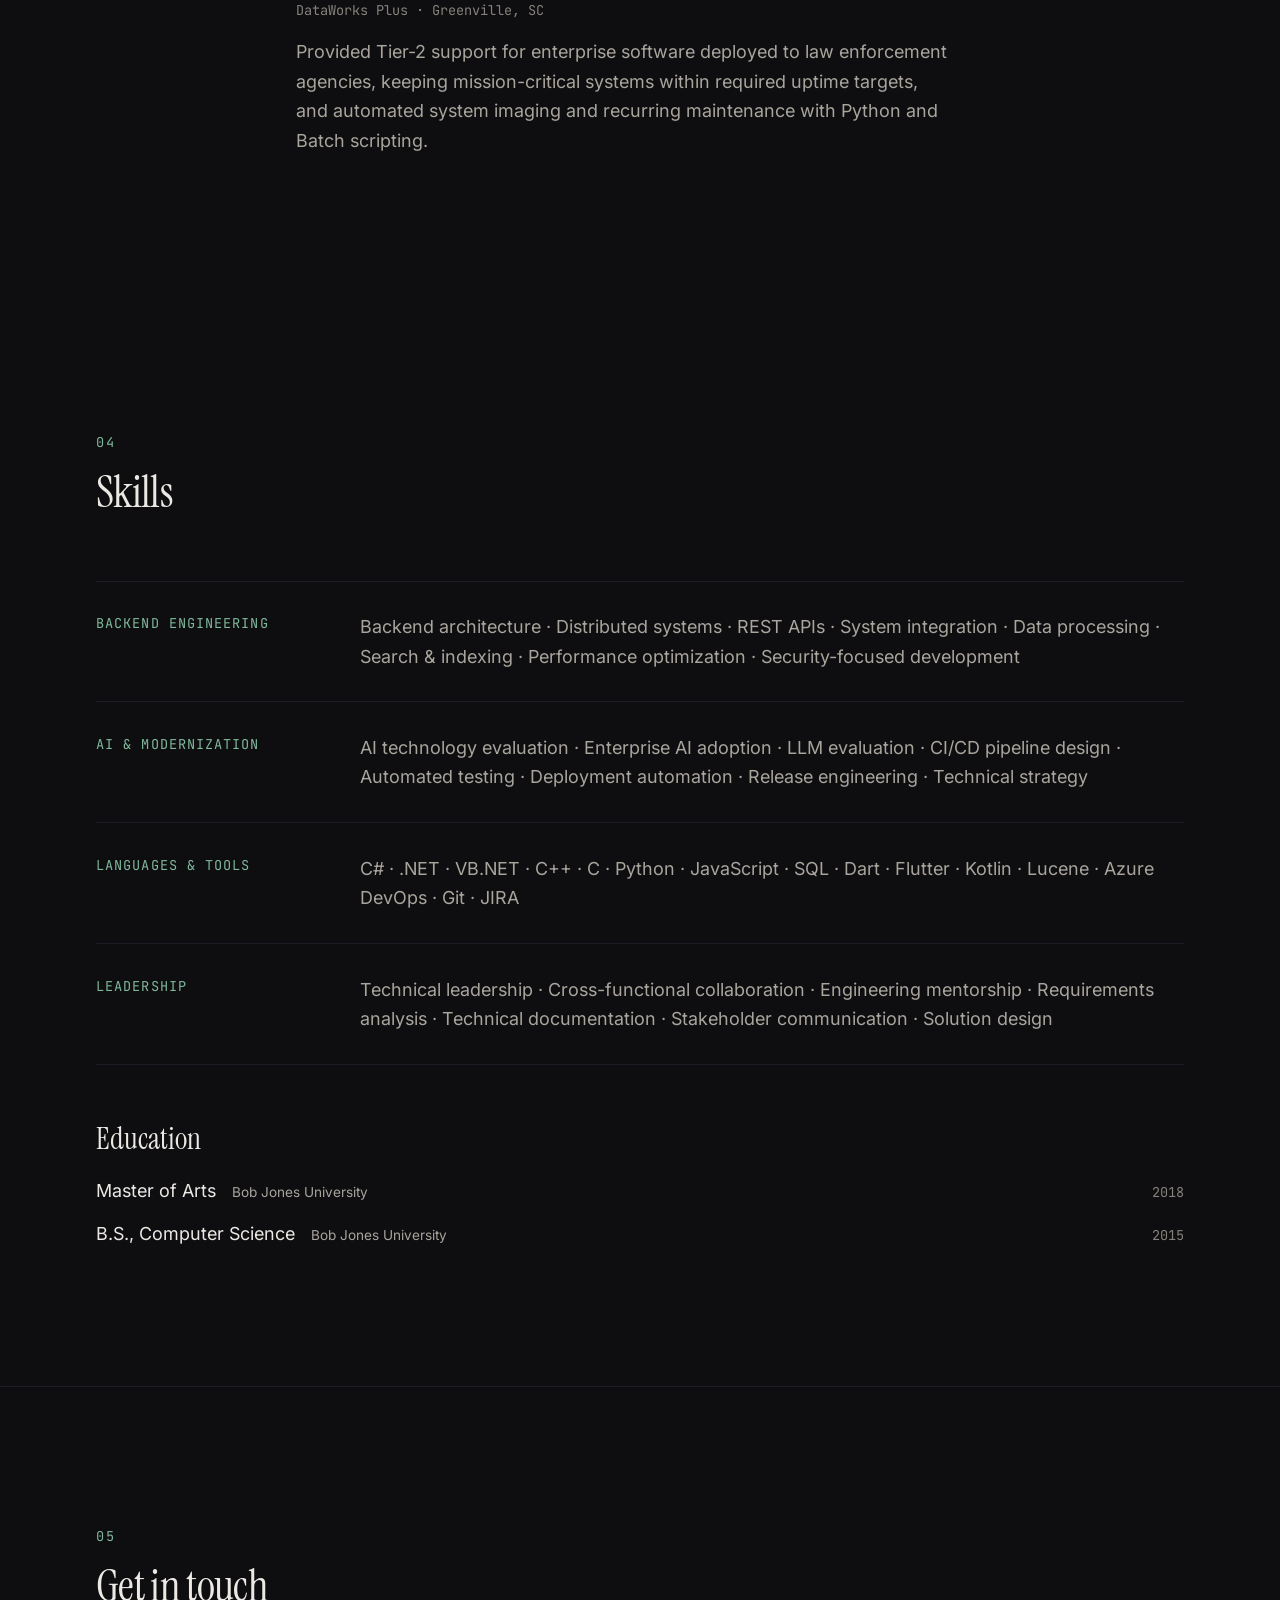
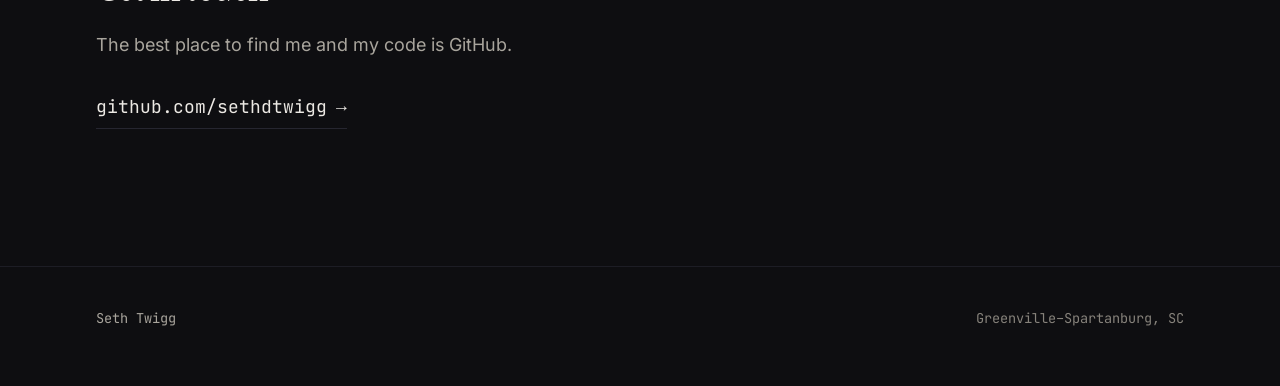
==== commit c929c22a: "Adopt the twig mark and its green palette Replace the placeholder "ST" monogram identity with the tw" ====
--- a/index.html
+++ b/index.html
@@ -71,7 +71,17 @@
 <a class="skip-link" href="#main">Skip to content</a>
 
 <nav class="sitenav" aria-label="Sections">
-  <a class="sitenav__brand" href="#top">ST</a>
+  <!-- Twig mark, inlined so it inherits the site's color tokens. The link has
+       no text content, so it carries an aria-label to keep an accessible name. -->
+  <a class="sitenav__brand" href="#top" aria-label="Seth Twigg — back to top">
+    <svg class="mark" viewBox="0 0 66 92" width="19" height="26" fill="none" aria-hidden="true" focusable="false">
+      <line class="mark__stem" x1="33" y1="6" x2="33" y2="86" stroke-width="5"/>
+      <line class="mark__branch" x1="33" y1="42" x2="61" y2="18" stroke-width="5"/>
+      <line class="mark__branch mark__branch--accent" x1="33" y1="62" x2="9" y2="41" stroke-width="5"/>
+      <circle class="mark__bud" cx="61" cy="18" r="5"/>
+      <circle class="mark__bud mark__bud--accent" cx="9" cy="41" r="5"/>
+    </svg>
+  </a>
   <ul class="sitenav__list">
     <li><a href="#work">Work</a></li>
     <li><a href="#open-source">Open source</a></li>
@@ -83,6 +93,15 @@
 
 <header class="hero" id="top">
   <div class="shell">
+    <!-- Decorative: the h1 below already carries the name, so this is
+         aria-hidden to avoid announcing it twice. -->
+    <svg class="mark hero__mark" viewBox="0 0 66 92" width="47" height="65" fill="none" aria-hidden="true" focusable="false">
+      <line class="mark__stem" x1="33" y1="6" x2="33" y2="86" stroke-width="5"/>
+      <line class="mark__branch" x1="33" y1="42" x2="61" y2="18" stroke-width="5"/>
+      <line class="mark__branch mark__branch--accent" x1="33" y1="62" x2="9" y2="41" stroke-width="5"/>
+      <circle class="mark__bud" cx="61" cy="18" r="5"/>
+      <circle class="mark__bud mark__bud--accent" cx="9" cy="41" r="5"/>
+    </svg>
     <p class="hero__eyebrow">Greenville&ndash;Spartanburg, SC</p>
     <h1 class="hero__name">Seth Twigg</h1>
     <p class="hero__role">Senior Backend Engineer <span aria-hidden="true">&middot;</span> Technical Lead</p>
--- a/css/style.css
+++ b/css/style.css
@@ -58,9 +58,15 @@
     --fg-muted:  #a9a59d;   /* ~7.8:1  */
     --fg-faint:  #86827b;   /* ~5.1:1  */
 
-    --accent:      #e8a24a;
+    /* From the twig mark's reversed variant, which is the one drawn for dark
+       grounds. The logo's other two greens are unusable as text here:
+       #4E8368 measures 4.38:1 against --bg and #1B3A2F 1.55:1. */
+    --accent:      #7FB79A;   /* 8.39:1 on --bg */
     --accent-soft: color-mix(in srgb, var(--accent) 18%, transparent);
     --accent-line: color-mix(in srgb, var(--accent) 40%, transparent);
+
+    /* Light ink of the mark — pairs with --accent for the two-tone twig. */
+    --mark-ink:    #EDF2EA;
 
     --font-display: 'Instrument Serif', 'Iowan Old Style', Georgia, 'Times New Roman', serif;
     --font-body: 'Inter', system-ui, -apple-system, 'Segoe UI', sans-serif;
@@ -119,7 +125,7 @@
     pointer-events: none;
     background:
       radial-gradient(60% 55% at 18% 0%, color-mix(in srgb, var(--accent) 9%, transparent), transparent 70%),
-      radial-gradient(45% 45% at 88% 8%, color-mix(in srgb, #6b7fd7 7%, transparent), transparent 72%);
+      radial-gradient(45% 45% at 88% 8%, color-mix(in srgb, #2f6b57 9%, transparent), transparent 72%);
   }
 
   h1, h2, h3 {
@@ -160,7 +166,7 @@
     z-index: 100;
     padding: 0.7rem 1.2rem;
     background: var(--accent);
-    color: #17130b;
+    color: #0e0e11;
     font-weight: 600;
     text-decoration: none;
     border-radius: 0 0 var(--radius) var(--radius);
@@ -239,12 +245,40 @@
   }
 
   .sitenav__brand {
-    font-family: var(--font-display);
-    font-size: 1.35rem;
-    letter-spacing: 0.02em;
+    display: inline-flex;
+    align-items: center;
     text-decoration: none;
-    color: var(--fg);
+    color: var(--mark-ink);
     flex-shrink: 0;
+    border-radius: 4px;
+    transition: color 0.22s var(--ease);
+  }
+
+  .sitenav__brand:hover { color: var(--fg); }
+
+  .sitenav__brand .mark { height: 26px; }
+
+  /* The twig mark. Light strokes take currentColor so the mark tracks the
+     surrounding text color; the lower branch and its bud carry the accent. */
+  .mark {
+    display: block;
+    width: auto;
+    overflow: visible;
+  }
+
+  .mark__stem,
+  .mark__branch { stroke: currentColor; }
+
+  .mark__bud { fill: currentColor; }
+
+  .mark__branch--accent { stroke: var(--accent); }
+
+  .mark__bud--accent { fill: var(--accent); }
+
+  .hero__mark {
+    height: clamp(52px, 44px + 2.2vw, 72px);
+    color: var(--mark-ink);
+    margin-block-end: clamp(1.75rem, 1.4rem + 1.4vw, 2.5rem);
   }
 
   .sitenav__list {
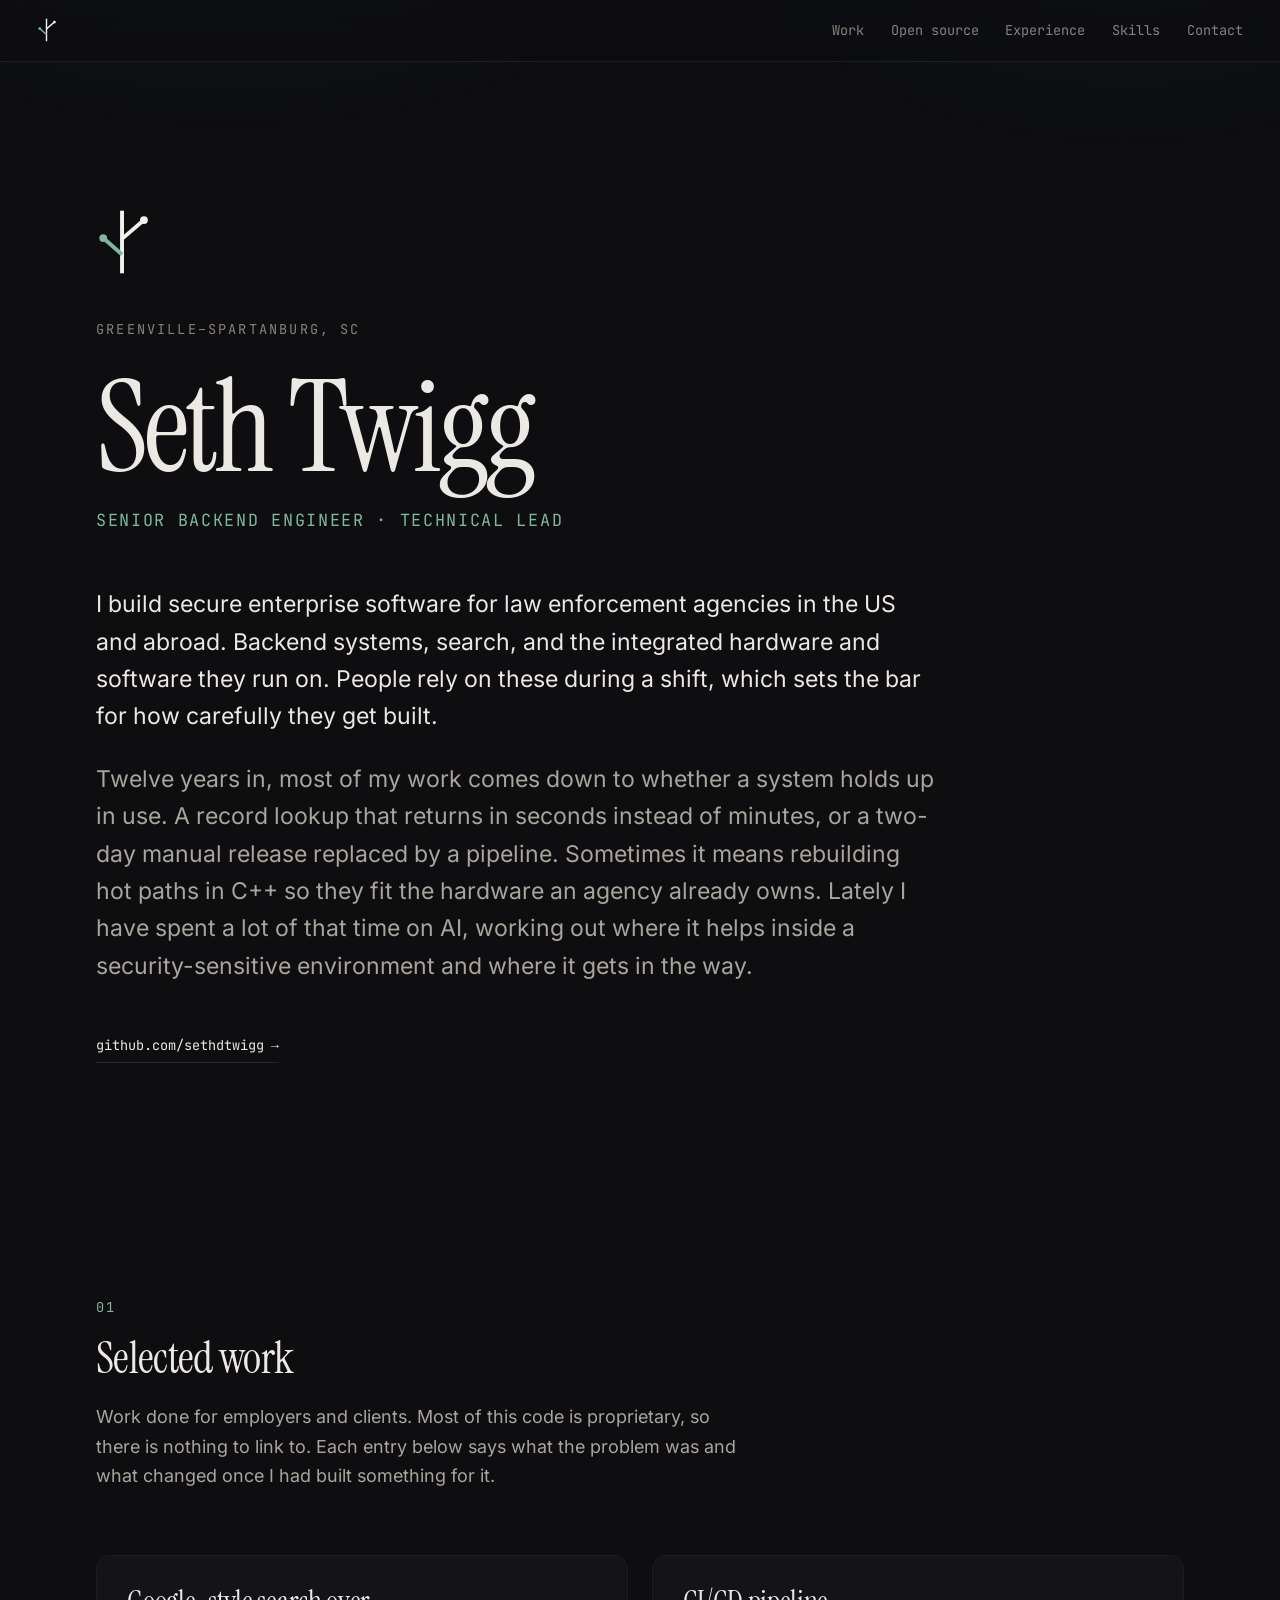
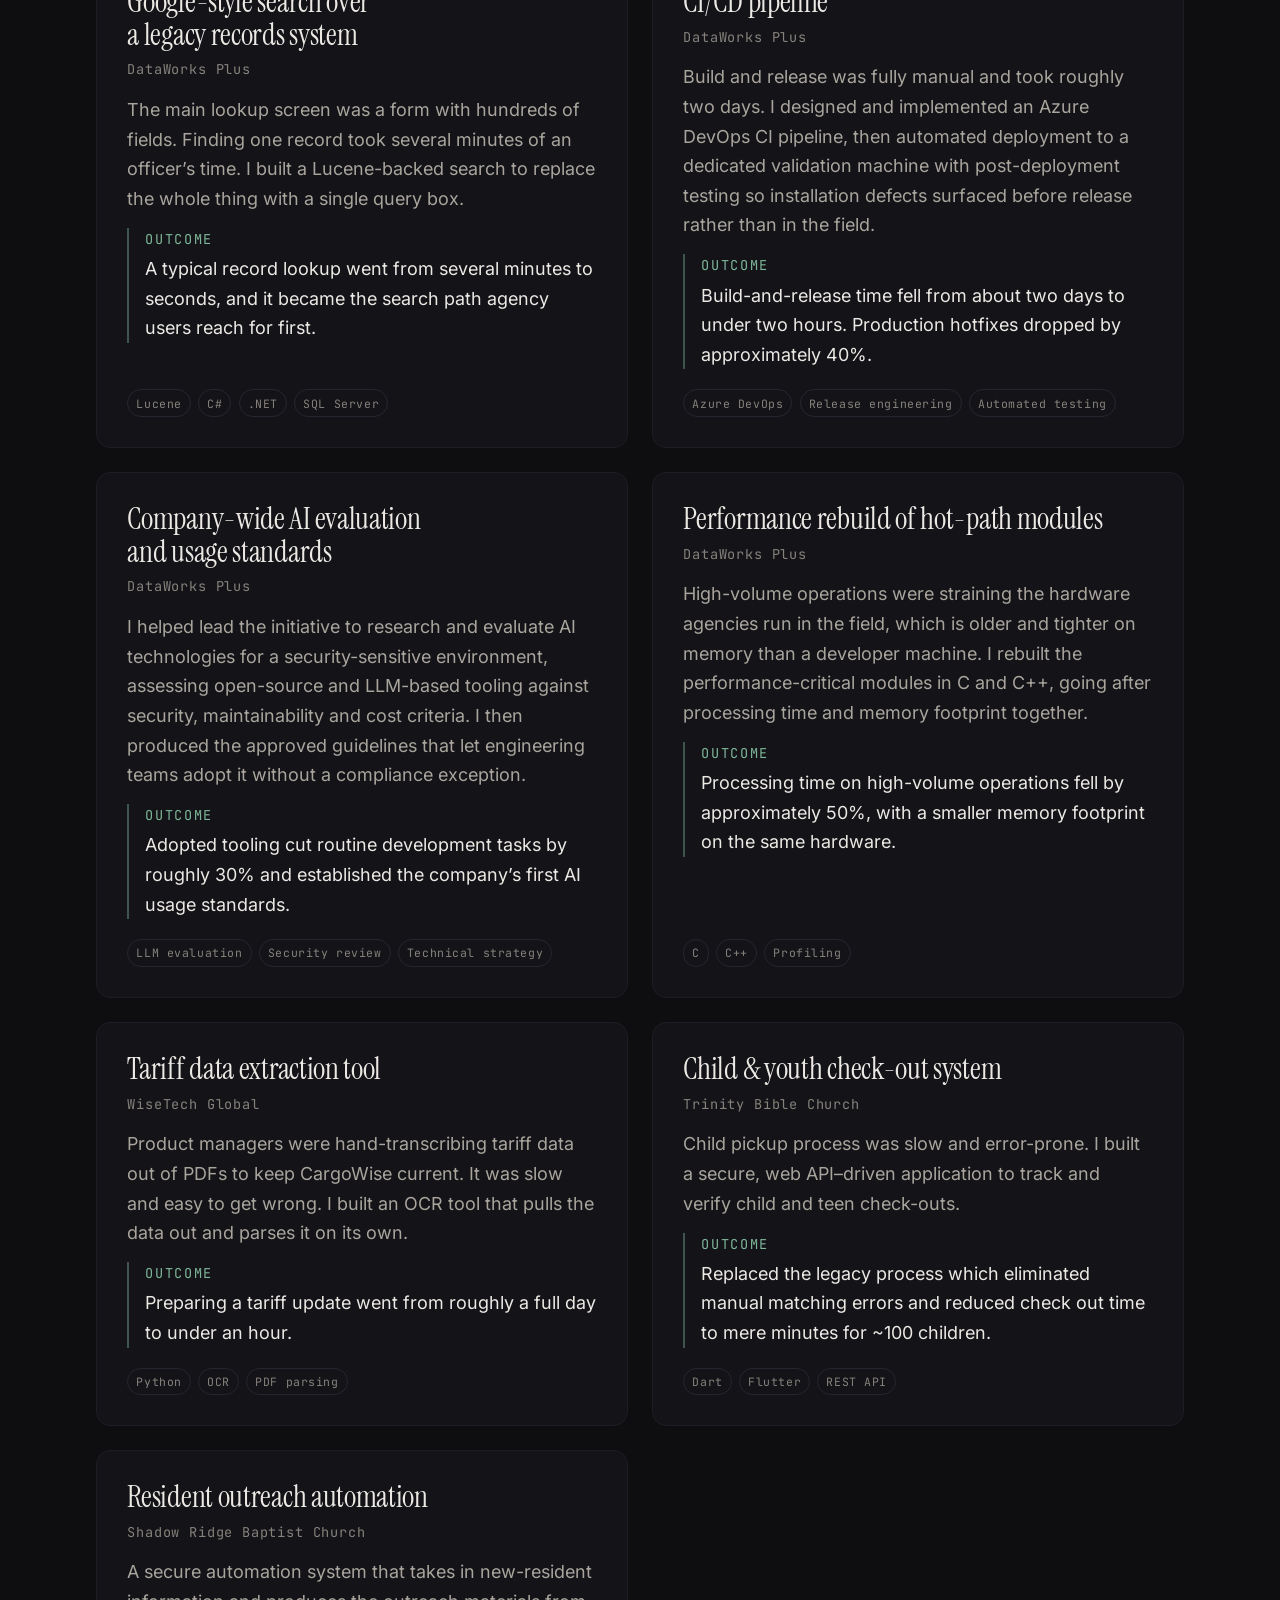
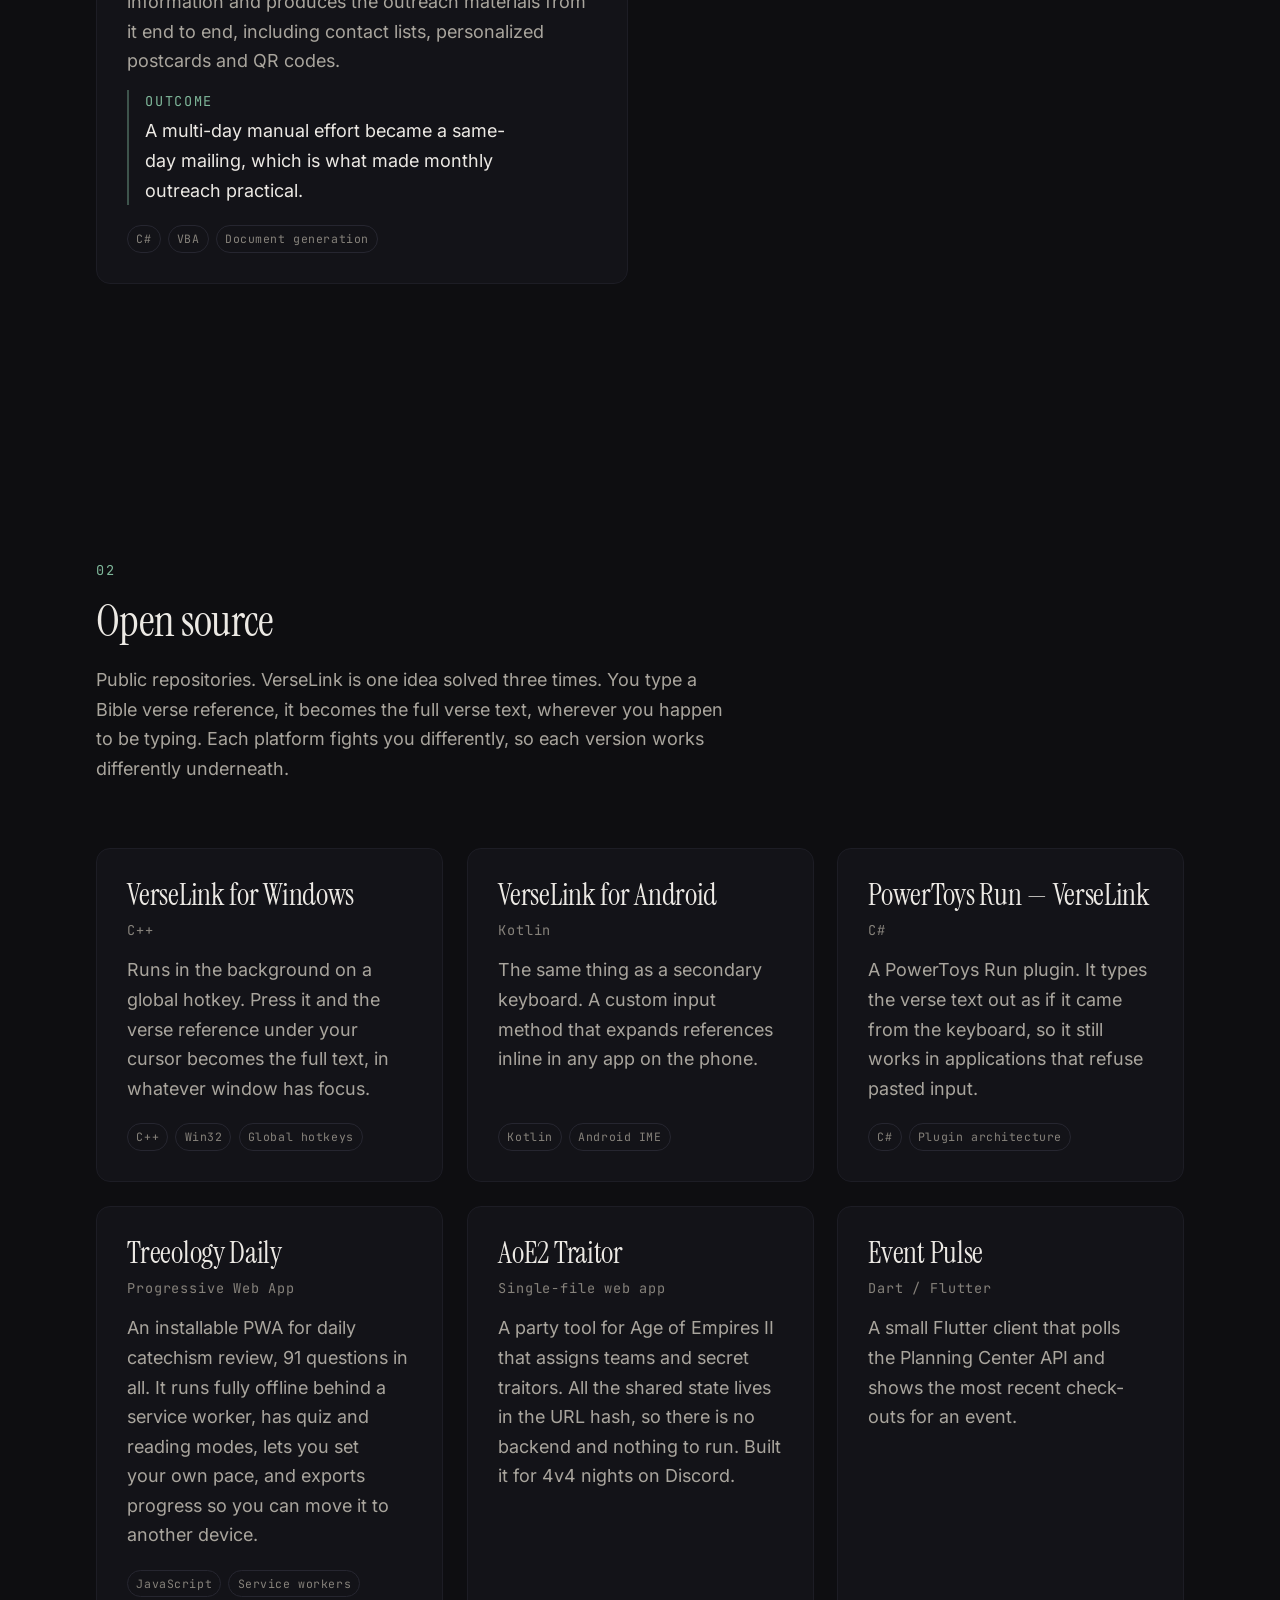
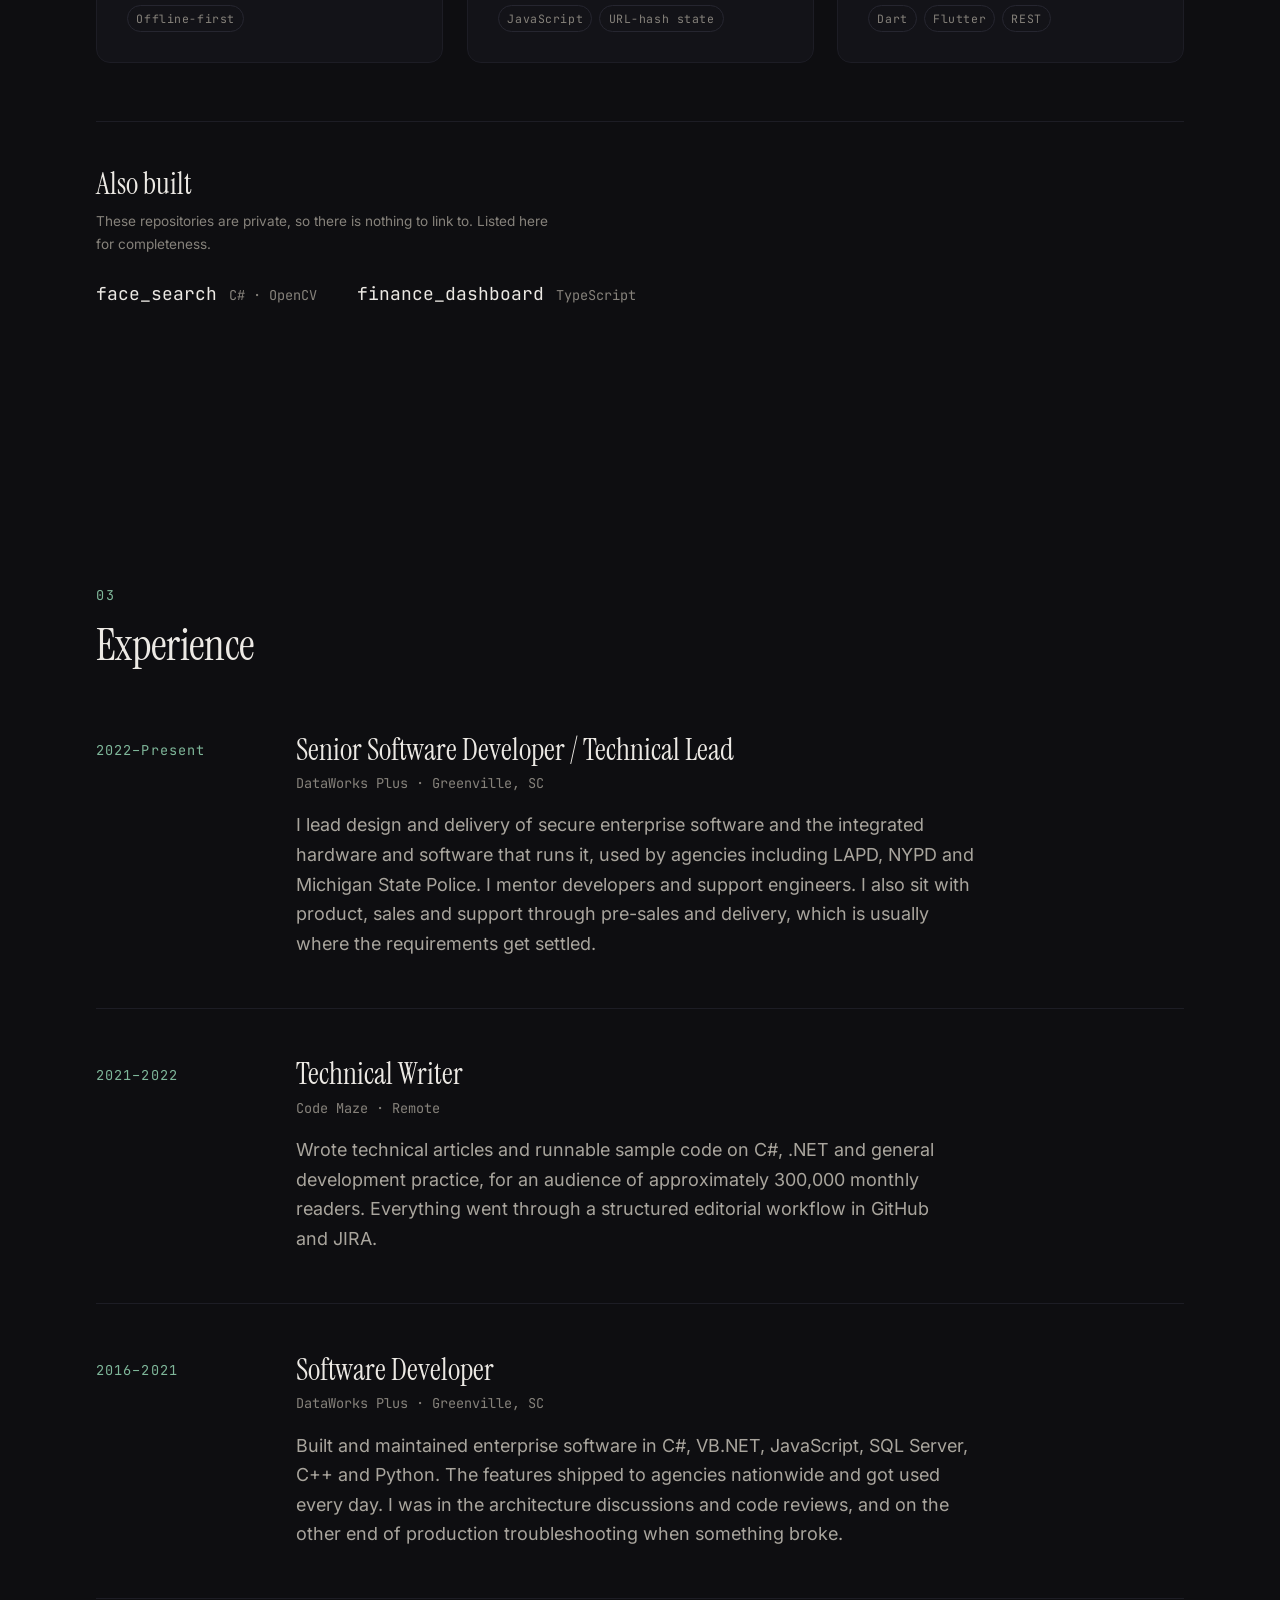
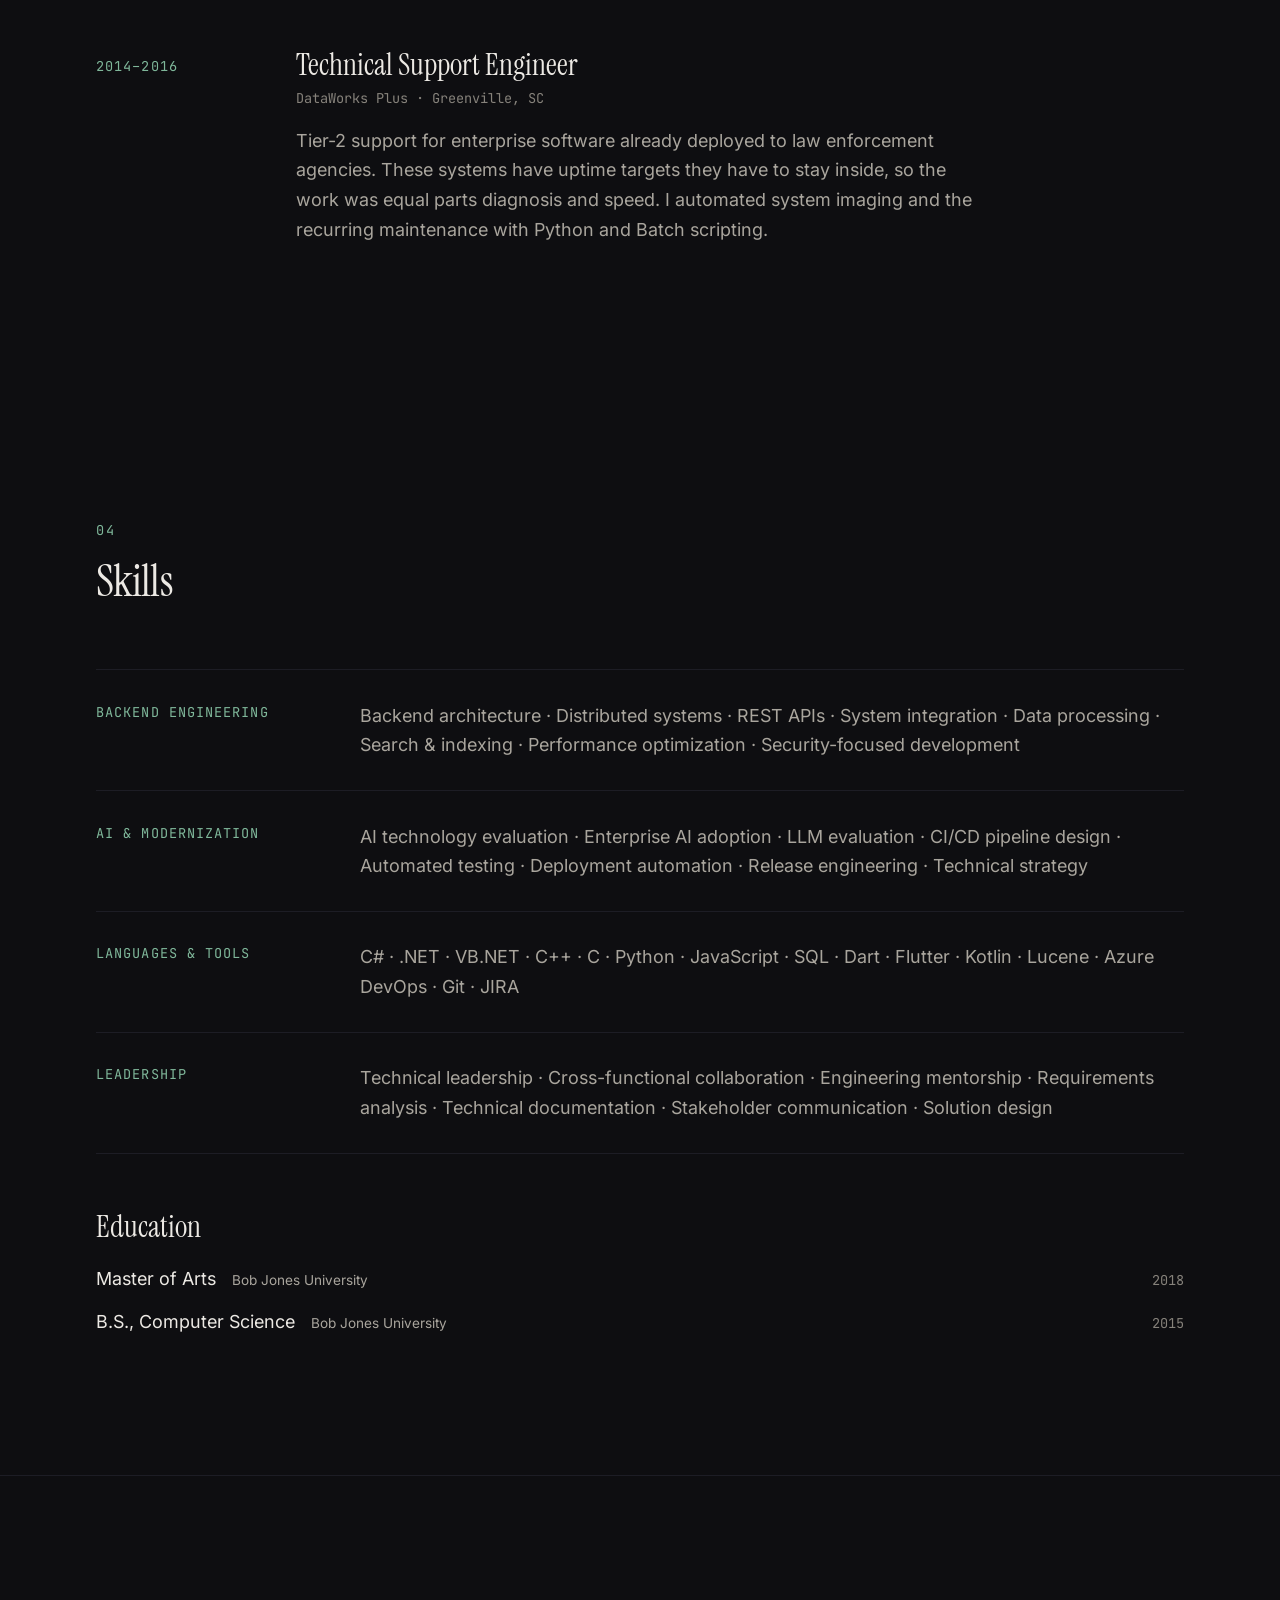
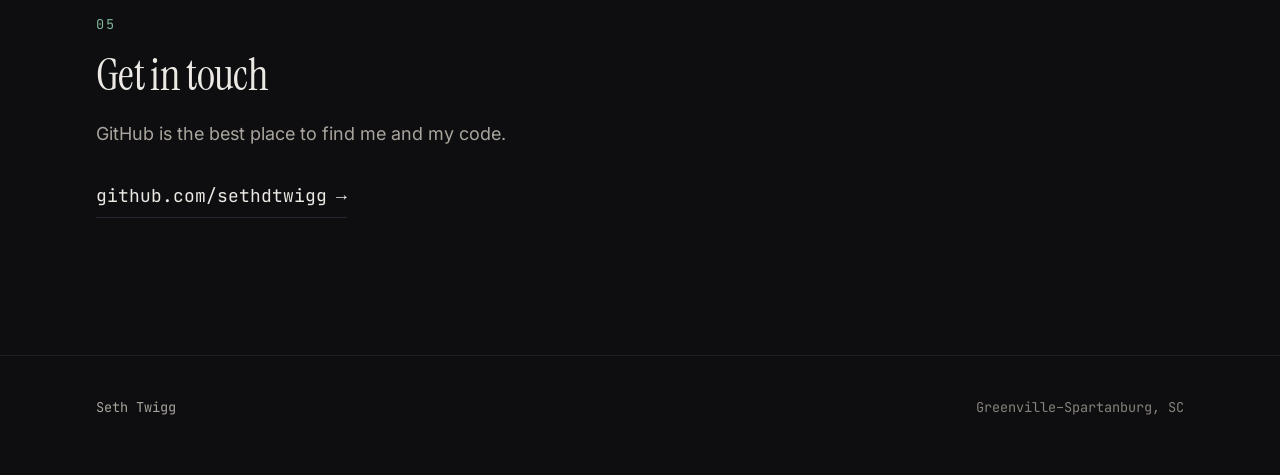
==== commit 8b20d104: "Rewrite site prose in a plainer voice The copy read as generated: eight rhetorical em dashes, "actua" ====
--- a/index.html
+++ b/index.html
@@ -5,21 +5,21 @@
 <meta name="viewport" content="width=device-width, initial-scale=1">
 
 <title>Seth Twigg — Senior Backend Engineer</title>
-<meta name="description" content="Senior backend engineer and technical lead with 12+ years building secure enterprise software, search infrastructure, and integrated systems for law enforcement agencies. C#, .NET, C++, Python.">
+<meta name="description" content="Senior backend engineer and technical lead. 12+ years building secure enterprise software for law enforcement agencies, mostly in C#, .NET and C++. Search, performance work and CI/CD.">
 <link rel="canonical" href="https://sethdtwigg.github.io/">
 <meta name="color-scheme" content="dark">
 <meta name="theme-color" content="#0e0e11">
 
 <meta property="og:type" content="profile">
 <meta property="og:title" content="Seth Twigg — Senior Backend Engineer">
-<meta property="og:description" content="12+ years building secure enterprise software, search infrastructure, and integrated systems for law enforcement agencies.">
+<meta property="og:description" content="12+ years building secure enterprise software for law enforcement agencies. Search, performance work and release automation.">
 <meta property="og:url" content="https://sethdtwigg.github.io/">
 <meta property="og:image" content="https://sethdtwigg.github.io/assets/og-image.png">
 <meta property="og:image:width" content="1200">
 <meta property="og:image:height" content="630">
 <meta name="twitter:card" content="summary_large_image">
 <meta name="twitter:title" content="Seth Twigg — Senior Backend Engineer">
-<meta name="twitter:description" content="12+ years building secure enterprise software, search infrastructure, and integrated systems for law enforcement agencies.">
+<meta name="twitter:description" content="12+ years building secure enterprise software for law enforcement agencies. Search, performance work and release automation.">
 <meta name="twitter:image" content="https://sethdtwigg.github.io/assets/og-image.png">
 
 <link rel="icon" href="assets/favicon.svg" type="image/svg+xml">
@@ -36,7 +36,7 @@
   "name": "Seth Twigg",
   "url": "https://sethdtwigg.github.io/",
   "jobTitle": "Senior Backend Engineer",
-  "description": "Senior backend engineer and technical lead with 12+ years building secure enterprise software, search infrastructure, and integrated hardware/software systems for law enforcement agencies.",
+  "description": "Senior backend engineer and technical lead. 12+ years building secure enterprise software and integrated hardware/software systems for law enforcement agencies in the US and abroad.",
   "alumniOf": {
     "@type": "CollegeOrUniversity",
     "name": "Bob Jones University"
@@ -106,14 +106,14 @@
     <h1 class="hero__name">Seth Twigg</h1>
     <p class="hero__role">Senior Backend Engineer <span aria-hidden="true">&middot;</span> Technical Lead</p>
     <div class="hero__lede">
-      <p>I build secure enterprise software for law enforcement agencies across the United States
-      and internationally &mdash; backend systems, search infrastructure, and integrated
-      hardware/software platforms where reliability is not negotiable.</p>
-      <p>Twelve years in, my work keeps landing on the parts that decide whether a system is
-      actually usable: making a record lookup return in seconds instead of minutes, replacing a
-      two-day manual release with a pipeline, rebuilding hot paths in C++ so they fit the hardware
-      an agency actually has. More recently that has extended to working out where AI genuinely
-      helps in a security-sensitive environment &mdash; and where it does not.</p>
+      <p>I build secure enterprise software for law enforcement agencies in the US and abroad.
+      Backend systems, search, and the integrated hardware and software they run on. People rely on
+      these during a shift, which sets the bar for how carefully they get built.</p>
+      <p>Twelve years in, most of my work comes down to whether a system holds up in use. A record
+      lookup that returns in seconds instead of minutes, or a two-day manual release replaced by a
+      pipeline. Sometimes it means rebuilding hot paths in C++ so they fit the hardware an agency
+      already owns. Lately I have spent a lot of that time on AI, working out where it helps inside
+      a security-sensitive environment and where it gets in the way.</p>
     </div>
     <p class="hero__meta">
       <a class="link-arrow" href="https://github.com/sethdtwigg" rel="me noopener">
@@ -131,9 +131,9 @@
       <div class="section__head reveal">
         <p class="section__label">01</p>
         <h2 class="section__title" id="work-h">Selected work</h2>
-        <p class="section__note">Professional and client engagements. Most of this code is
-        proprietary and not publicly linkable, so each entry is described by problem, approach,
-        and measured outcome.</p>
+        <p class="section__note">Work done for employers and clients. Most of this code is
+        proprietary, so there is nothing to link to. Each entry below says what the problem was and
+        what changed once I had built something for it.</p>
       </div>
 
       <div class="cards reveal-group">
@@ -155,12 +155,12 @@
             <h3 class="card__title">Google-style search over a legacy records system</h3>
             <p class="card__org">DataWorks Plus</p>
           </header>
-          <p class="card__body">The primary lookup screen was a form with hundreds of fields, and
-          finding a single record took several minutes of an officer&rsquo;s time. I built a
-          Lucene-backed search experience to replace it with a single query box.</p>
-          <p class="card__outcome"><span class="card__outcome-key">Outcome</span> Typical record
-          lookup dropped from several minutes to seconds, and it became the primary search path for
-          agency users.</p>
+          <p class="card__body">The main lookup screen was a form with hundreds of fields. Finding
+          one record took several minutes of an officer&rsquo;s time. I built a Lucene-backed search
+          to replace the whole thing with a single query box.</p>
+          <p class="card__outcome"><span class="card__outcome-key">Outcome</span> A typical record
+          lookup went from several minutes to seconds, and it became the search path agency users
+          reach for first.</p>
           <ul class="tags"><li>Lucene</li><li>C#</li><li>.NET</li><li>SQL Server</li></ul>
         </article>
 
@@ -174,7 +174,7 @@
           to a dedicated validation machine with post-deployment testing so installation defects
           surfaced before release rather than in the field.</p>
           <p class="card__outcome"><span class="card__outcome-key">Outcome</span> Build-and-release
-          time fell from about two days to under two hours; production hotfixes dropped by
+          time fell from about two days to under two hours. Production hotfixes dropped by
           approximately 40%.</p>
           <ul class="tags"><li>Azure DevOps</li><li>Release engineering</li><li>Automated testing</li></ul>
         </article>
@@ -186,9 +186,8 @@
           </header>
           <p class="card__body">I helped lead the initiative to research and evaluate AI
           technologies for a security-sensitive environment, assessing open-source and LLM-based
-          tooling against security, maintainability, and cost criteria &mdash; and produced the
-          approved guidelines that let engineering teams adopt it without a compliance
-          exception.</p>
+          tooling against security, maintainability and cost criteria. I then produced the approved
+          guidelines that let engineering teams adopt it without a compliance exception.</p>
           <p class="card__outcome"><span class="card__outcome-key">Outcome</span> Adopted tooling
           cut routine development tasks by roughly 30% and established the company&rsquo;s first AI
           usage standards.</p>
@@ -200,11 +199,12 @@
             <h3 class="card__title">Performance rebuild of hot-path modules</h3>
             <p class="card__org">DataWorks Plus</p>
           </header>
-          <p class="card__body">High-volume operations were straining the constrained hardware
-          agencies actually run on. I rebuilt the performance-critical modules in C and C++,
-          targeting both processing time and memory footprint.</p>
+          <p class="card__body">High-volume operations were straining the hardware agencies run in
+          the field, which is older and tighter on memory than a developer machine. I rebuilt the
+          performance-critical modules in C and C++, going after processing time and memory
+          footprint together.</p>
           <p class="card__outcome"><span class="card__outcome-key">Outcome</span> Processing time on
-          high-volume operations fell by approximately 50%, with a lower memory footprint on the
+          high-volume operations fell by approximately 50%, with a smaller memory footprint on the
           same hardware.</p>
           <ul class="tags"><li>C</li><li>C++</li><li>Profiling</li></ul>
         </article>
@@ -214,9 +214,9 @@
             <h3 class="card__title">Tariff data extraction tool</h3>
             <p class="card__org">WiseTech Global</p>
           </header>
-          <p class="card__body">Product managers were hand-transcribing tariff data out of PDF
-          documents to keep CargoWise current. I built an OCR-based tool to extract and parse that
-          data automatically.</p>
+          <p class="card__body">Product managers were hand-transcribing tariff data out of PDFs to
+          keep CargoWise current. It was slow and easy to get wrong. I built an OCR tool that pulls
+          the data out and parses it on its own.</p>
           <p class="card__outcome"><span class="card__outcome-key">Outcome</span> Preparing a tariff
           update went from roughly a full day to under an hour.</p>
           <ul class="tags"><li>Python</li><li>OCR</li><li>PDF parsing</li></ul>
@@ -240,11 +240,11 @@
             <h3 class="card__title">Resident outreach automation</h3>
             <p class="card__org">Shadow Ridge Baptist Church</p>
           </header>
-          <p class="card__body">A secure automation system that processes new-resident information
-          and generates the outreach materials from it &mdash; contact lists, personalized
-          postcards, and QR codes &mdash; end to end.</p>
-          <p class="card__outcome"><span class="card__outcome-key">Outcome</span> Turned a multi-day
-          manual effort into a same-day mailing, making consistent monthly outreach practical.</p>
+          <p class="card__body">A secure automation system that takes in new-resident information
+          and produces the outreach materials from it end to end, including contact lists,
+          personalized postcards and QR codes.</p>
+          <p class="card__outcome"><span class="card__outcome-key">Outcome</span> A multi-day manual
+          effort became a same-day mailing, which is what made monthly outreach practical.</p>
           <ul class="tags"><li>C#</li><li>VBA</li><li>Document generation</li></ul>
         </article>
       </div>
@@ -257,9 +257,10 @@
       <div class="section__head reveal">
         <p class="section__label">02</p>
         <h2 class="section__title" id="os-h">Open source</h2>
-        <p class="section__note">Public repositories. VerseLink is the same idea &mdash; replace a
-        Bible verse reference with its full text, wherever you happen to be typing &mdash; solved
-        three times against three very different platform constraints.</p>
+        <p class="section__note">Public repositories. VerseLink is one idea solved three times. You
+        type a Bible verse reference, it becomes the full verse text, wherever you happen to be
+        typing. Each platform fights you differently, so each version works differently
+        underneath.</p>
       </div>
 
       <div class="cards cards--repo reveal-group">
@@ -270,8 +271,8 @@
             </h3>
             <p class="card__org">C++</p>
           </header>
-          <p class="card__body">A background application that installs a global hotkey and replaces
-          verse references with full verse text in whatever window has focus.</p>
+          <p class="card__body">Runs in the background on a global hotkey. Press it and the verse
+          reference under your cursor becomes the full text, in whatever window has focus.</p>
           <ul class="tags"><li>C++</li><li>Win32</li><li>Global hotkeys</li></ul>
         </article>
 
@@ -282,8 +283,8 @@
             </h3>
             <p class="card__org">Kotlin</p>
           </header>
-          <p class="card__body">The same capability as a secondary keyboard &mdash; a custom input
-          method that expands references inline in any app on the device.</p>
+          <p class="card__body">The same thing as a secondary keyboard. A custom input method that
+          expands references inline in any app on the phone.</p>
           <ul class="tags"><li>Kotlin</li><li>Android IME</li></ul>
         </article>
 
@@ -294,8 +295,8 @@
             </h3>
             <p class="card__org">C#</p>
           </header>
-          <p class="card__body">A PowerToys Run plugin that types verse text as though it came from
-          the keyboard, so it works in applications that reject pasted input.</p>
+          <p class="card__body">A PowerToys Run plugin. It types the verse text out as if it came
+          from the keyboard, so it still works in applications that refuse pasted input.</p>
           <ul class="tags"><li>C#</li><li>Plugin architecture</li></ul>
         </article>
 
@@ -306,9 +307,9 @@
             </h3>
             <p class="card__org">Progressive Web App</p>
           </header>
-          <p class="card__body">An installable, fully offline PWA for daily catechism review &mdash;
-          91 questions, configurable pacing, quiz and reading modes, service-worker caching, and
-          export/import of progress between devices.</p>
+          <p class="card__body">An installable PWA for daily catechism review, 91 questions in all.
+          It runs fully offline behind a service worker, has quiz and reading modes, lets you set
+          your own pace, and exports progress so you can move it to another device.</p>
           <ul class="tags"><li>JavaScript</li><li>Service workers</li><li>Offline-first</li></ul>
         </article>
 
@@ -319,8 +320,9 @@
             </h3>
             <p class="card__org">Single-file web app</p>
           </header>
-          <p class="card__body">A zero-backend party tool for Age of Empires II that assigns teams
-          and secret traitors, keeping all shared state in the URL hash so there is no server to run.</p>
+          <p class="card__body">A party tool for Age of Empires II that assigns teams and secret
+          traitors. All the shared state lives in the URL hash, so there is no backend and nothing
+          to run. Built it for 4v4 nights on Discord.</p>
           <ul class="tags"><li>JavaScript</li><li>URL-hash state</li></ul>
         </article>
 
@@ -331,16 +333,16 @@
             </h3>
             <p class="card__org">Dart / Flutter</p>
           </header>
-          <p class="card__body">A small Flutter client that polls the Planning Center API for the
-          most recent check-outs of an event.</p>
+          <p class="card__body">A small Flutter client that polls the Planning Center API and shows
+          the most recent check-outs for an event.</p>
           <ul class="tags"><li>Dart</li><li>Flutter</li><li>REST</li></ul>
         </article>
       </div>
 
       <div class="private reveal">
         <h3 class="private__title">Also built</h3>
-        <p class="private__note">Private repositories &mdash; described here rather than linked,
-        because the source is not public.</p>
+        <p class="private__note">These repositories are private, so there is nothing to link to.
+        Listed here for completeness.</p>
         <ul class="private__list">
           <li>
             <span class="private__name">face_search</span>
@@ -365,49 +367,50 @@
 
       <ol class="timeline reveal-group">
         <li class="role reveal">
-          <p class="role__date">2022 &mdash; Present</p>
+          <p class="role__date">2022&ndash;Present</p>
           <div class="role__body">
             <h3 class="role__title">Senior Software Developer / Technical Lead</h3>
             <p class="role__org">DataWorks Plus <span aria-hidden="true">&middot;</span> Greenville, SC</p>
-            <p class="role__desc">Lead the design, development, and delivery of secure enterprise
-            software and integrated hardware/software solutions used by law enforcement agencies
-            nationally and internationally, including LAPD, NYPD, and Michigan State Police.
-            Mentor developers and support engineers, and partner with product, sales, and support
-            through pre-sales and delivery.</p>
+            <p class="role__desc">I lead design and delivery of secure enterprise software and the
+            integrated hardware and software that runs it, used by agencies including LAPD, NYPD
+            and Michigan State Police. I mentor developers and support engineers. I also sit with
+            product, sales and support through pre-sales and delivery, which is usually where the
+            requirements get settled.</p>
           </div>
         </li>
 
         <li class="role reveal">
-          <p class="role__date">2021 &mdash; 2022</p>
+          <p class="role__date">2021&ndash;2022</p>
           <div class="role__body">
             <h3 class="role__title">Technical Writer</h3>
             <p class="role__org">Code Maze <span aria-hidden="true">&middot;</span> Remote</p>
-            <p class="role__desc">Authored technical articles and runnable sample code on C#, .NET,
-            and software development practices for an audience of approximately 300,000 monthly
-            readers, working through a structured editorial workflow in GitHub and JIRA.</p>
+            <p class="role__desc">Wrote technical articles and runnable sample code on C#, .NET and
+            general development practice, for an audience of approximately 300,000 monthly readers.
+            Everything went through a structured editorial workflow in GitHub and JIRA.</p>
           </div>
         </li>
 
         <li class="role reveal">
-          <p class="role__date">2016 &mdash; 2021</p>
+          <p class="role__date">2016&ndash;2021</p>
           <div class="role__body">
             <h3 class="role__title">Software Developer</h3>
             <p class="role__org">DataWorks Plus <span aria-hidden="true">&middot;</span> Greenville, SC</p>
             <p class="role__desc">Built and maintained enterprise software in C#, VB.NET,
-            JavaScript, SQL Server, C++, and Python, delivering features used daily by agencies
-            nationwide. Contributed to architecture discussions, code reviews, and production
-            troubleshooting.</p>
+            JavaScript, SQL Server, C++ and Python. The features shipped to agencies nationwide and
+            got used every day. I was in the architecture discussions and code reviews, and on the
+            other end of production troubleshooting when something broke.</p>
           </div>
         </li>
 
         <li class="role reveal">
-          <p class="role__date">2014 &mdash; 2016</p>
+          <p class="role__date">2014&ndash;2016</p>
           <div class="role__body">
             <h3 class="role__title">Technical Support Engineer</h3>
             <p class="role__org">DataWorks Plus <span aria-hidden="true">&middot;</span> Greenville, SC</p>
-            <p class="role__desc">Provided Tier-2 support for enterprise software deployed to law
-            enforcement agencies, keeping mission-critical systems within required uptime targets,
-            and automated system imaging and recurring maintenance with Python and Batch scripting.</p>
+            <p class="role__desc">Tier-2 support for enterprise software already deployed to law
+            enforcement agencies. These systems have uptime targets they have to stay inside, so
+            the work was equal parts diagnosis and speed. I automated system imaging and the
+            recurring maintenance with Python and Batch scripting.</p>
           </div>
         </li>
       </ol>
@@ -473,7 +476,7 @@
       <div class="contact reveal">
         <p class="section__label">05</p>
         <h2 class="section__title" id="contact-h">Get in touch</h2>
-        <p class="contact__note">The best place to find me and my code is GitHub.</p>
+        <p class="contact__note">GitHub is the best place to find me and my code.</p>
         <!--
           CONTACT ADDRESS — intentionally omitted for now.
           To add one later, uncomment the block below and replace the placeholder.
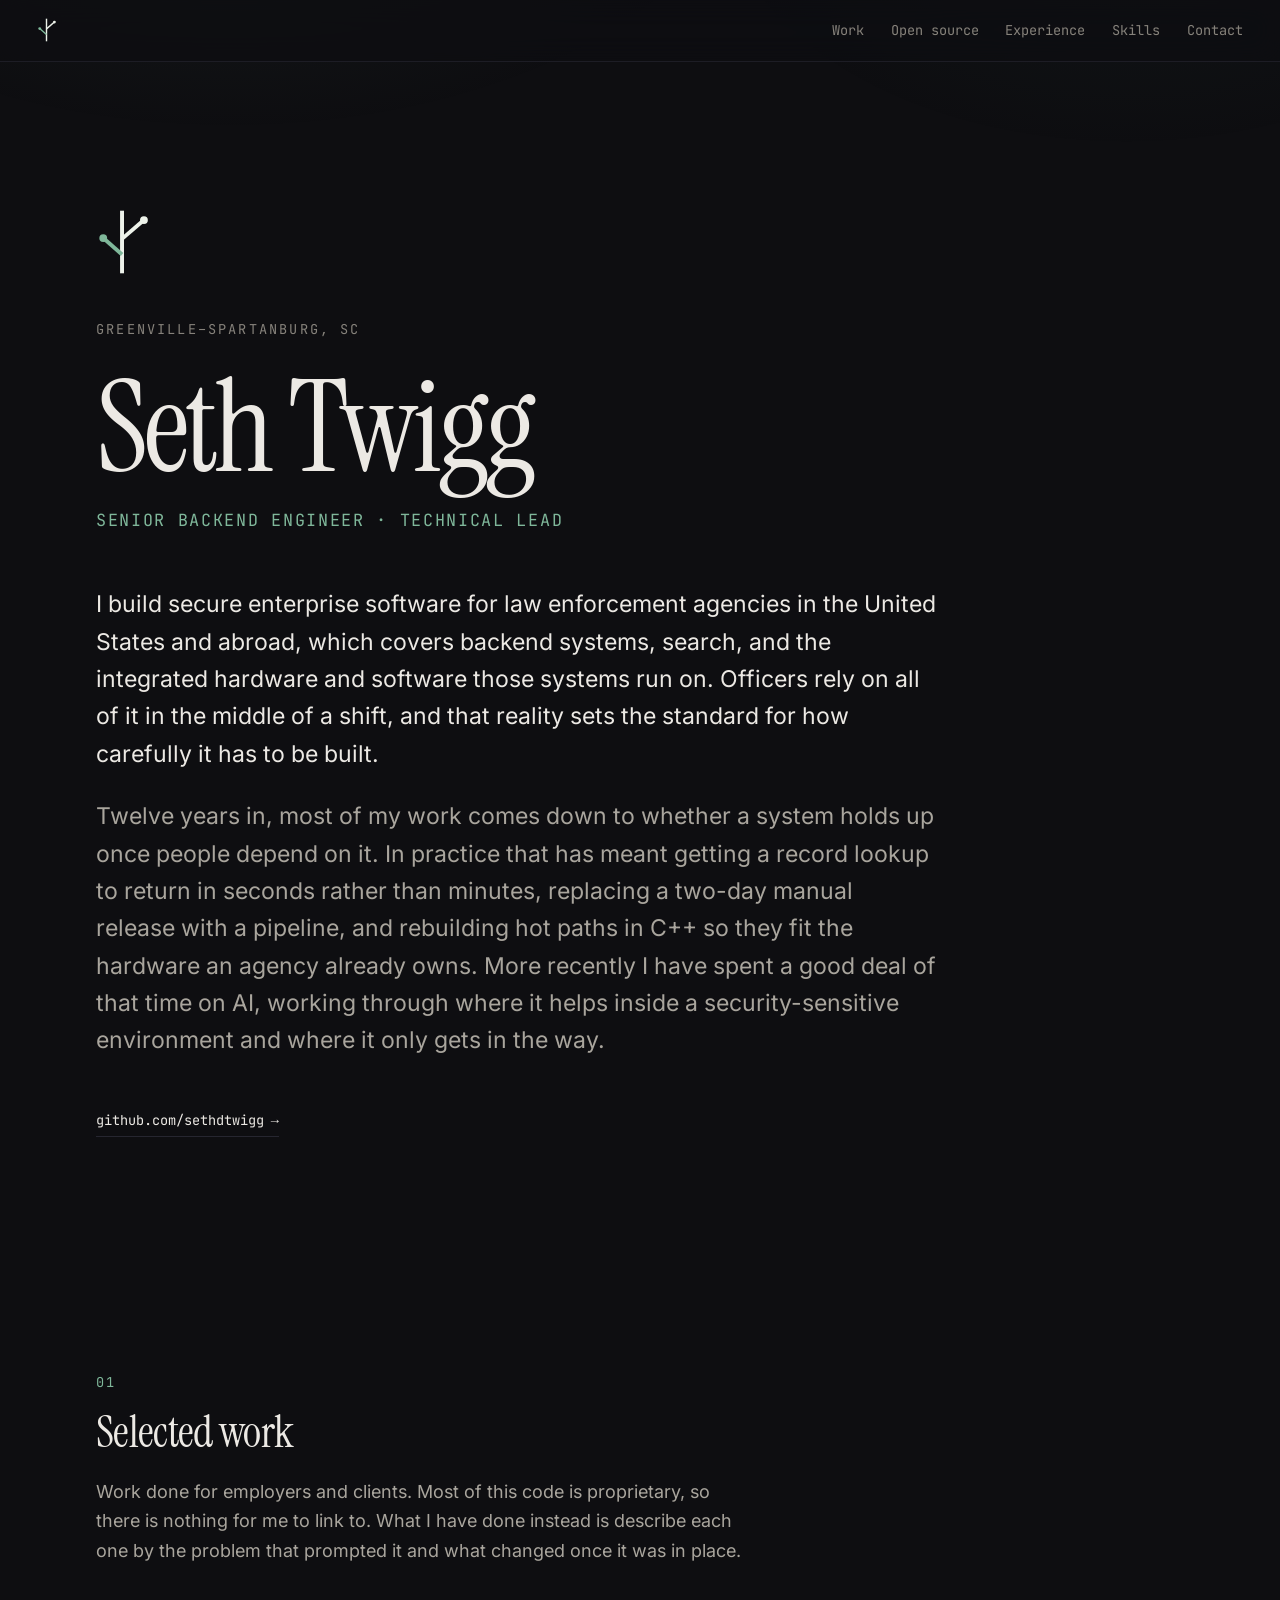
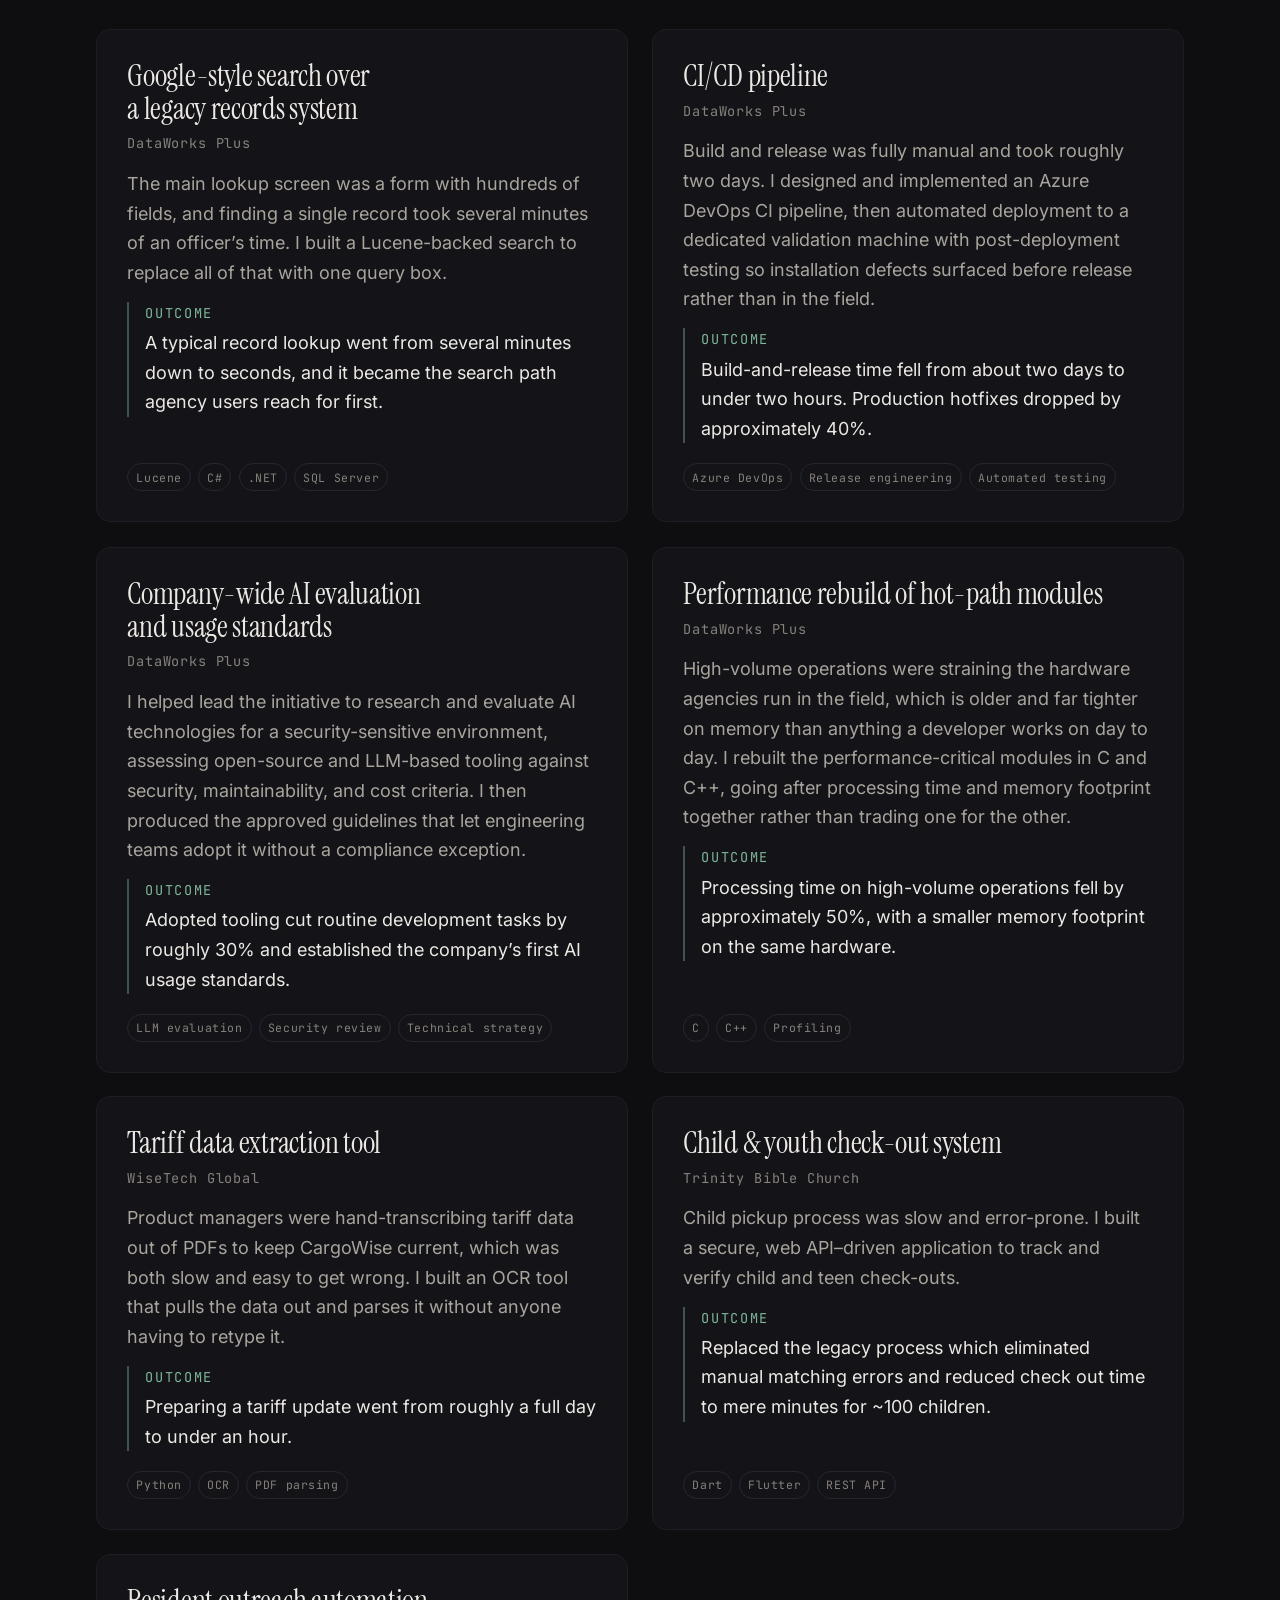
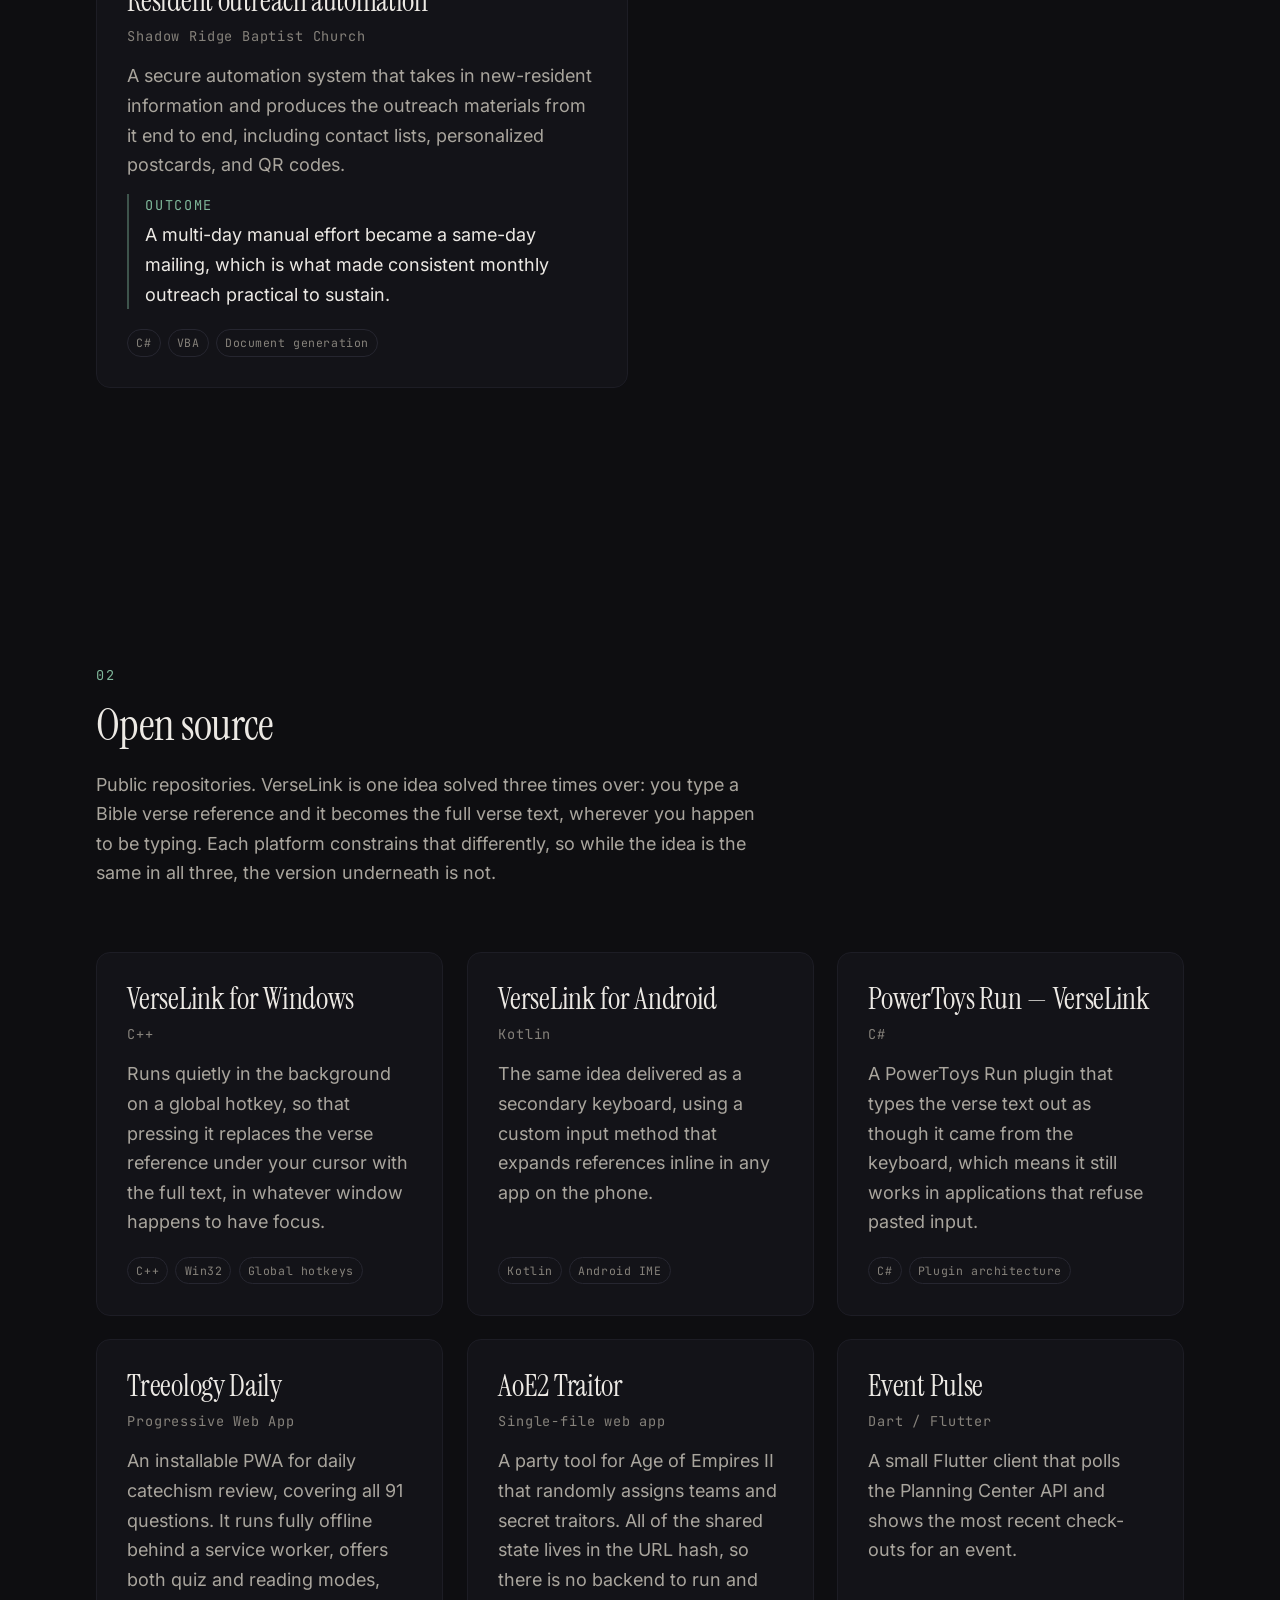
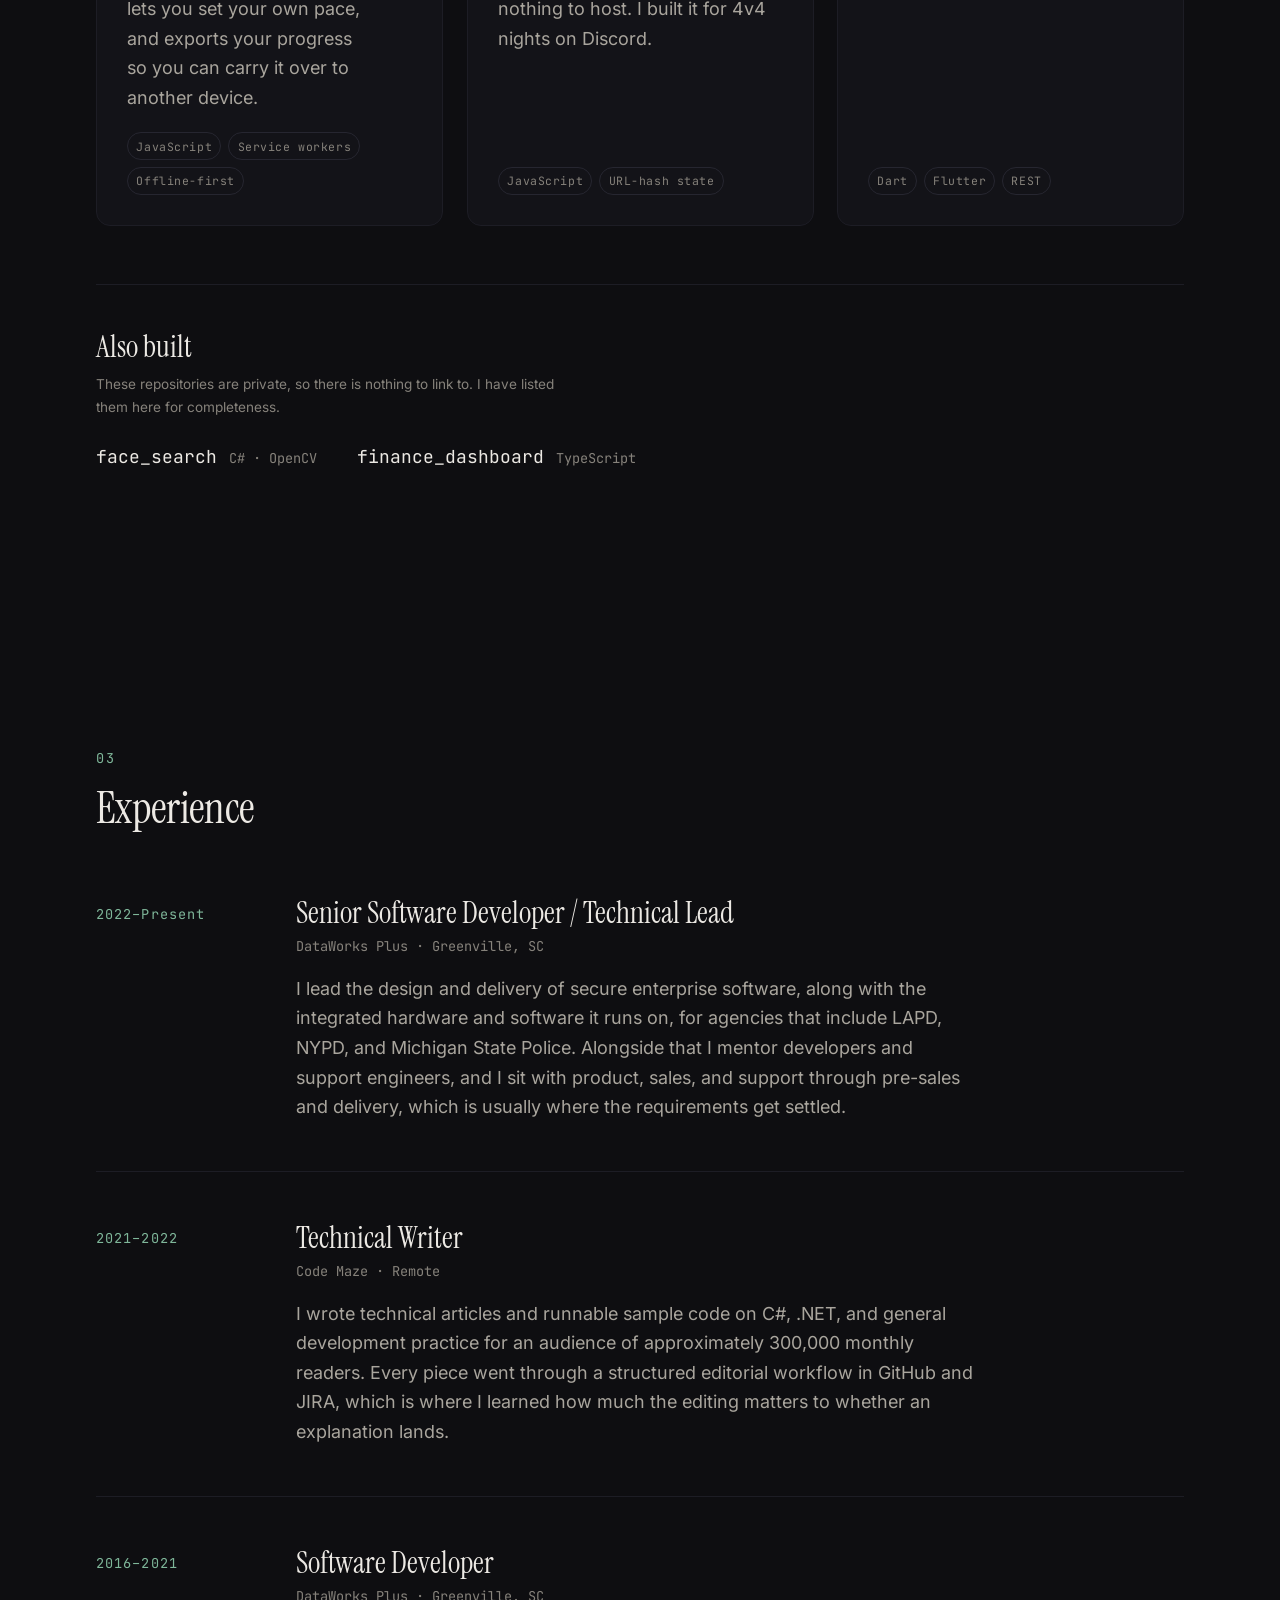
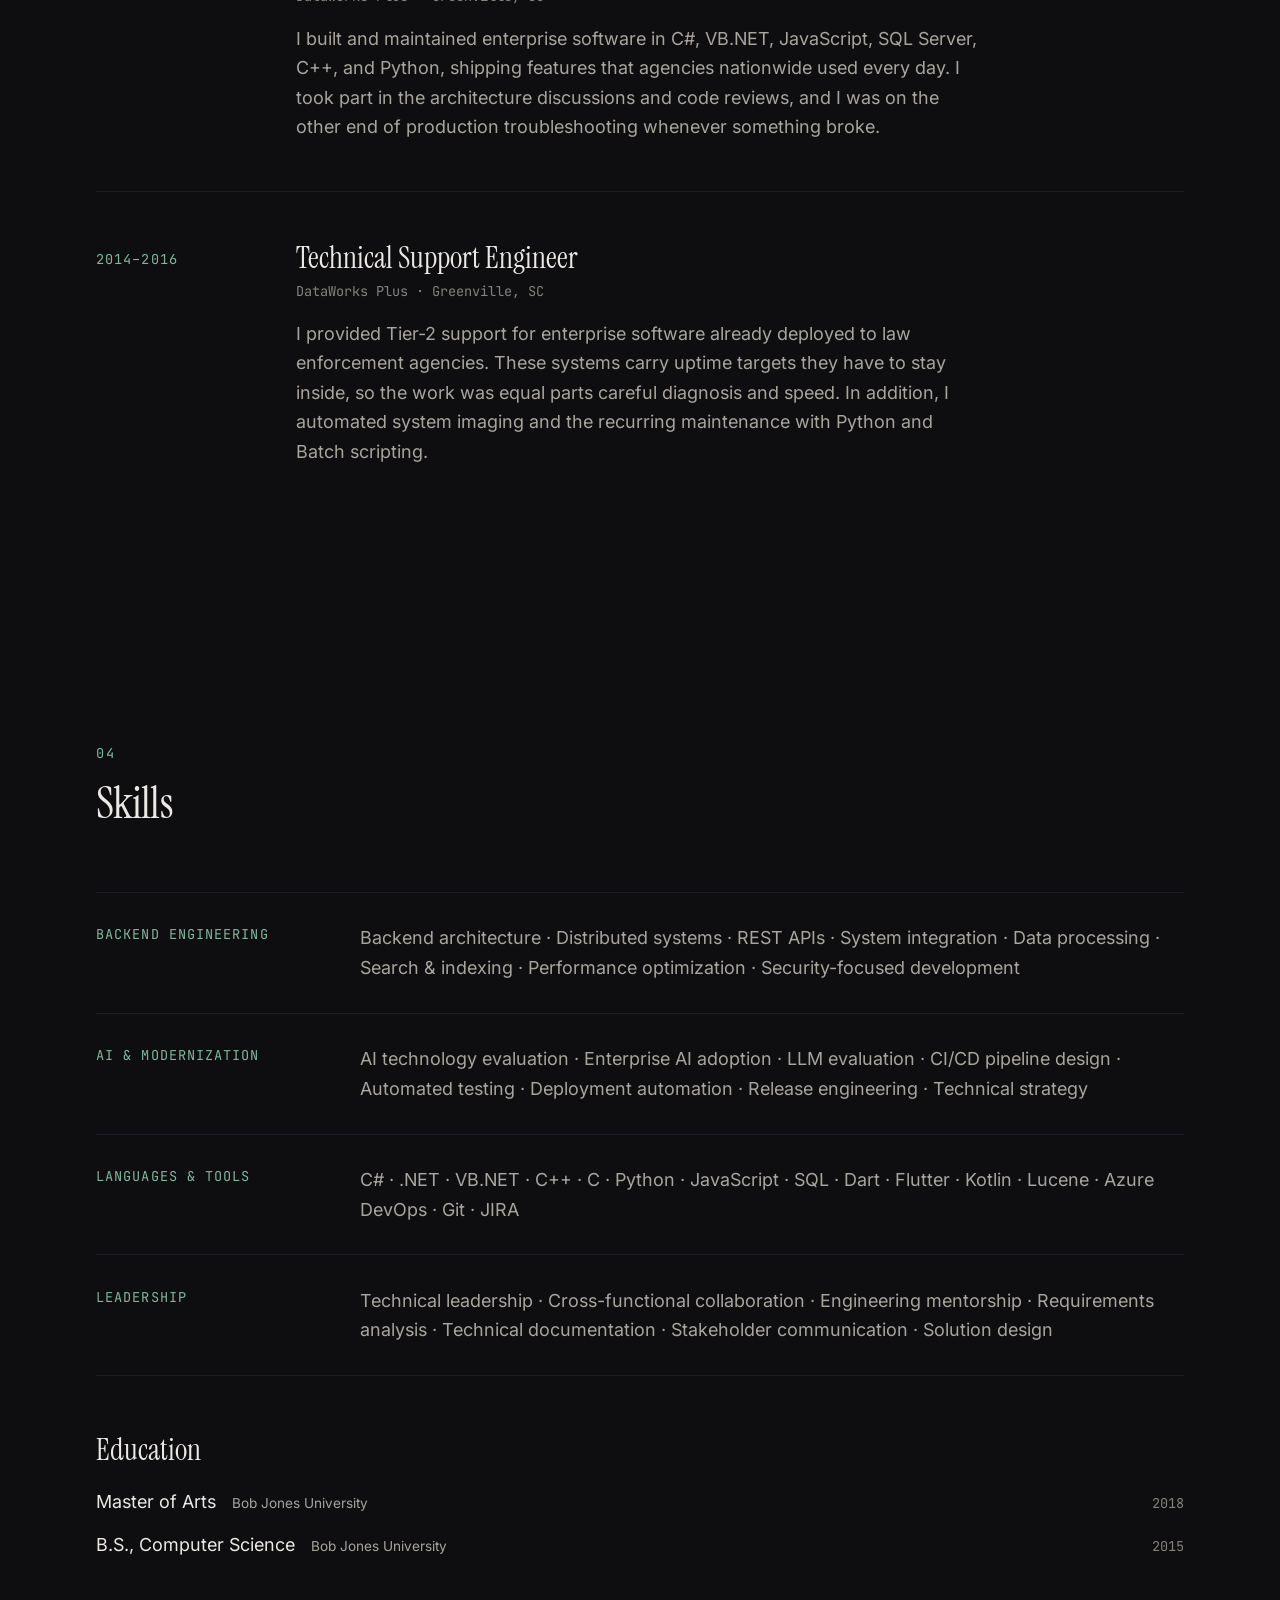
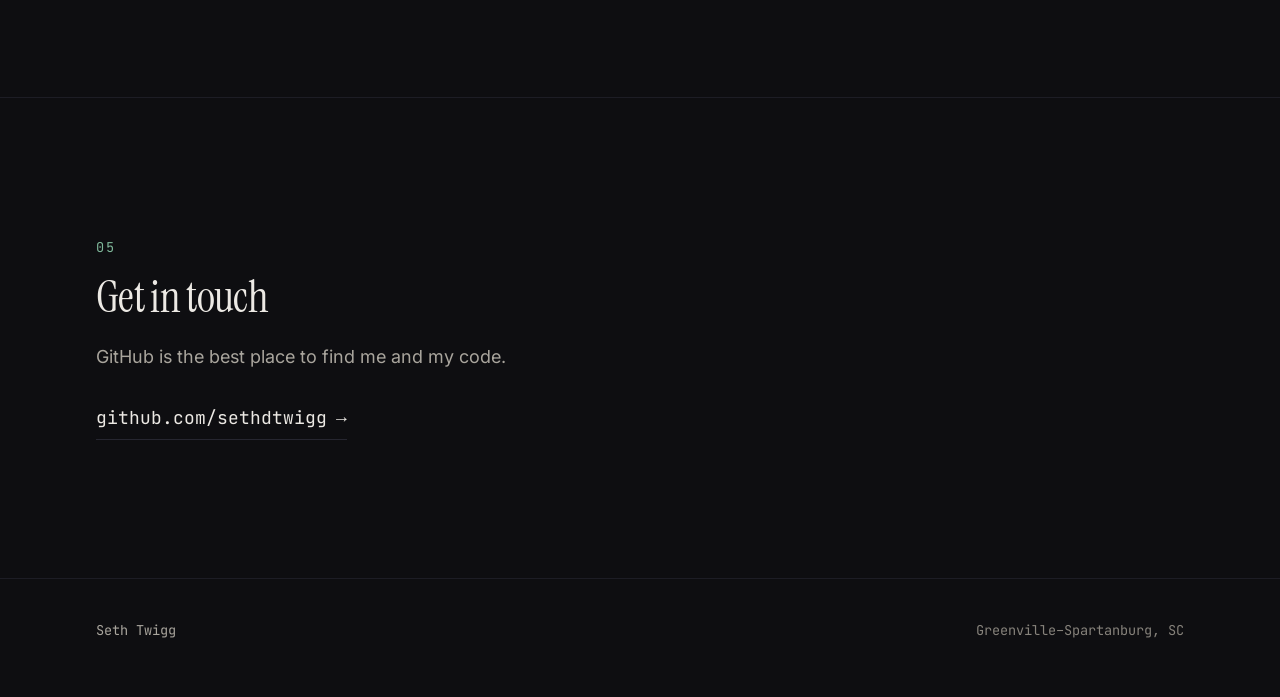
==== commit 4feba063: "Rewrite prose to match Seth's actual writing voice The previous pass over-corrected. Stripping the g" ====
--- a/index.html
+++ b/index.html
@@ -5,21 +5,21 @@
 <meta name="viewport" content="width=device-width, initial-scale=1">
 
 <title>Seth Twigg — Senior Backend Engineer</title>
-<meta name="description" content="Senior backend engineer and technical lead. 12+ years building secure enterprise software for law enforcement agencies, mostly in C#, .NET and C++. Search, performance work and CI/CD.">
+<meta name="description" content="Senior backend engineer and technical lead with 12+ years building secure enterprise software for law enforcement agencies, mostly in C#, .NET, and C++, with a focus on search, performance, and release automation.">
 <link rel="canonical" href="https://sethdtwigg.github.io/">
 <meta name="color-scheme" content="dark">
 <meta name="theme-color" content="#0e0e11">
 
 <meta property="og:type" content="profile">
 <meta property="og:title" content="Seth Twigg — Senior Backend Engineer">
-<meta property="og:description" content="12+ years building secure enterprise software for law enforcement agencies. Search, performance work and release automation.">
+<meta property="og:description" content="12+ years building secure enterprise software for law enforcement agencies, with a focus on search, performance, and release automation.">
 <meta property="og:url" content="https://sethdtwigg.github.io/">
 <meta property="og:image" content="https://sethdtwigg.github.io/assets/og-image.png">
 <meta property="og:image:width" content="1200">
 <meta property="og:image:height" content="630">
 <meta name="twitter:card" content="summary_large_image">
 <meta name="twitter:title" content="Seth Twigg — Senior Backend Engineer">
-<meta name="twitter:description" content="12+ years building secure enterprise software for law enforcement agencies. Search, performance work and release automation.">
+<meta name="twitter:description" content="12+ years building secure enterprise software for law enforcement agencies, with a focus on search, performance, and release automation.">
 <meta name="twitter:image" content="https://sethdtwigg.github.io/assets/og-image.png">
 
 <link rel="icon" href="assets/favicon.svg" type="image/svg+xml">
@@ -36,7 +36,7 @@
   "name": "Seth Twigg",
   "url": "https://sethdtwigg.github.io/",
   "jobTitle": "Senior Backend Engineer",
-  "description": "Senior backend engineer and technical lead. 12+ years building secure enterprise software and integrated hardware/software systems for law enforcement agencies in the US and abroad.",
+  "description": "Senior backend engineer and technical lead with 12+ years building secure enterprise software and the integrated hardware/software systems it runs on, for law enforcement agencies in the United States and abroad.",
   "alumniOf": {
     "@type": "CollegeOrUniversity",
     "name": "Bob Jones University"
@@ -106,14 +106,16 @@
     <h1 class="hero__name">Seth Twigg</h1>
     <p class="hero__role">Senior Backend Engineer <span aria-hidden="true">&middot;</span> Technical Lead</p>
     <div class="hero__lede">
-      <p>I build secure enterprise software for law enforcement agencies in the US and abroad.
-      Backend systems, search, and the integrated hardware and software they run on. People rely on
-      these during a shift, which sets the bar for how carefully they get built.</p>
-      <p>Twelve years in, most of my work comes down to whether a system holds up in use. A record
-      lookup that returns in seconds instead of minutes, or a two-day manual release replaced by a
-      pipeline. Sometimes it means rebuilding hot paths in C++ so they fit the hardware an agency
-      already owns. Lately I have spent a lot of that time on AI, working out where it helps inside
-      a security-sensitive environment and where it gets in the way.</p>
+      <p>I build secure enterprise software for law enforcement agencies in the United States and
+      abroad, which covers backend systems, search, and the integrated hardware and software those
+      systems run on. Officers rely on all of it in the middle of a shift, and that reality sets
+      the standard for how carefully it has to be built.</p>
+      <p>Twelve years in, most of my work comes down to whether a system holds up once people
+      depend on it. In practice that has meant getting a record lookup to return in seconds rather
+      than minutes, replacing a two-day manual release with a pipeline, and rebuilding hot paths in
+      C++ so they fit the hardware an agency already owns. More recently I have spent a good deal of
+      that time on AI, working through where it helps inside a security-sensitive environment and
+      where it only gets in the way.</p>
     </div>
     <p class="hero__meta">
       <a class="link-arrow" href="https://github.com/sethdtwigg" rel="me noopener">
@@ -132,8 +134,8 @@
         <p class="section__label">01</p>
         <h2 class="section__title" id="work-h">Selected work</h2>
         <p class="section__note">Work done for employers and clients. Most of this code is
-        proprietary, so there is nothing to link to. Each entry below says what the problem was and
-        what changed once I had built something for it.</p>
+        proprietary, so there is nothing for me to link to. What I have done instead is describe
+        each one by the problem that prompted it and what changed once it was in place.</p>
       </div>
 
       <div class="cards reveal-group">
@@ -155,12 +157,12 @@
             <h3 class="card__title">Google-style search over a legacy records system</h3>
             <p class="card__org">DataWorks Plus</p>
           </header>
-          <p class="card__body">The main lookup screen was a form with hundreds of fields. Finding
-          one record took several minutes of an officer&rsquo;s time. I built a Lucene-backed search
-          to replace the whole thing with a single query box.</p>
+          <p class="card__body">The main lookup screen was a form with hundreds of fields, and
+          finding a single record took several minutes of an officer&rsquo;s time. I built a
+          Lucene-backed search to replace all of that with one query box.</p>
           <p class="card__outcome"><span class="card__outcome-key">Outcome</span> A typical record
-          lookup went from several minutes to seconds, and it became the search path agency users
-          reach for first.</p>
+          lookup went from several minutes down to seconds, and it became the search path agency
+          users reach for first.</p>
           <ul class="tags"><li>Lucene</li><li>C#</li><li>.NET</li><li>SQL Server</li></ul>
         </article>
 
@@ -186,7 +188,7 @@
           </header>
           <p class="card__body">I helped lead the initiative to research and evaluate AI
           technologies for a security-sensitive environment, assessing open-source and LLM-based
-          tooling against security, maintainability and cost criteria. I then produced the approved
+          tooling against security, maintainability, and cost criteria. I then produced the approved
           guidelines that let engineering teams adopt it without a compliance exception.</p>
           <p class="card__outcome"><span class="card__outcome-key">Outcome</span> Adopted tooling
           cut routine development tasks by roughly 30% and established the company&rsquo;s first AI
@@ -200,9 +202,9 @@
             <p class="card__org">DataWorks Plus</p>
           </header>
           <p class="card__body">High-volume operations were straining the hardware agencies run in
-          the field, which is older and tighter on memory than a developer machine. I rebuilt the
-          performance-critical modules in C and C++, going after processing time and memory
-          footprint together.</p>
+          the field, which is older and far tighter on memory than anything a developer works on
+          day to day. I rebuilt the performance-critical modules in C and C++, going after
+          processing time and memory footprint together rather than trading one for the other.</p>
           <p class="card__outcome"><span class="card__outcome-key">Outcome</span> Processing time on
           high-volume operations fell by approximately 50%, with a smaller memory footprint on the
           same hardware.</p>
@@ -215,8 +217,8 @@
             <p class="card__org">WiseTech Global</p>
           </header>
           <p class="card__body">Product managers were hand-transcribing tariff data out of PDFs to
-          keep CargoWise current. It was slow and easy to get wrong. I built an OCR tool that pulls
-          the data out and parses it on its own.</p>
+          keep CargoWise current, which was both slow and easy to get wrong. I built an OCR tool
+          that pulls the data out and parses it without anyone having to retype it.</p>
           <p class="card__outcome"><span class="card__outcome-key">Outcome</span> Preparing a tariff
           update went from roughly a full day to under an hour.</p>
           <ul class="tags"><li>Python</li><li>OCR</li><li>PDF parsing</li></ul>
@@ -242,9 +244,10 @@
           </header>
           <p class="card__body">A secure automation system that takes in new-resident information
           and produces the outreach materials from it end to end, including contact lists,
-          personalized postcards and QR codes.</p>
+          personalized postcards, and QR codes.</p>
           <p class="card__outcome"><span class="card__outcome-key">Outcome</span> A multi-day manual
-          effort became a same-day mailing, which is what made monthly outreach practical.</p>
+          effort became a same-day mailing, which is what made consistent monthly outreach
+          practical to sustain.</p>
           <ul class="tags"><li>C#</li><li>VBA</li><li>Document generation</li></ul>
         </article>
       </div>
@@ -257,10 +260,10 @@
       <div class="section__head reveal">
         <p class="section__label">02</p>
         <h2 class="section__title" id="os-h">Open source</h2>
-        <p class="section__note">Public repositories. VerseLink is one idea solved three times. You
-        type a Bible verse reference, it becomes the full verse text, wherever you happen to be
-        typing. Each platform fights you differently, so each version works differently
-        underneath.</p>
+        <p class="section__note">Public repositories. VerseLink is one idea solved three times
+        over: you type a Bible verse reference and it becomes the full verse text, wherever you
+        happen to be typing. Each platform constrains that differently, so while the idea is the
+        same in all three, the version underneath is not.</p>
       </div>
 
       <div class="cards cards--repo reveal-group">
@@ -271,8 +274,9 @@
             </h3>
             <p class="card__org">C++</p>
           </header>
-          <p class="card__body">Runs in the background on a global hotkey. Press it and the verse
-          reference under your cursor becomes the full text, in whatever window has focus.</p>
+          <p class="card__body">Runs quietly in the background on a global hotkey, so that pressing
+          it replaces the verse reference under your cursor with the full text, in whatever window
+          happens to have focus.</p>
           <ul class="tags"><li>C++</li><li>Win32</li><li>Global hotkeys</li></ul>
         </article>
 
@@ -283,8 +287,8 @@
             </h3>
             <p class="card__org">Kotlin</p>
           </header>
-          <p class="card__body">The same thing as a secondary keyboard. A custom input method that
-          expands references inline in any app on the phone.</p>
+          <p class="card__body">The same idea delivered as a secondary keyboard, using a custom
+          input method that expands references inline in any app on the phone.</p>
           <ul class="tags"><li>Kotlin</li><li>Android IME</li></ul>
         </article>
 
@@ -295,8 +299,9 @@
             </h3>
             <p class="card__org">C#</p>
           </header>
-          <p class="card__body">A PowerToys Run plugin. It types the verse text out as if it came
-          from the keyboard, so it still works in applications that refuse pasted input.</p>
+          <p class="card__body">A PowerToys Run plugin that types the verse text out as though it
+          came from the keyboard, which means it still works in applications that refuse pasted
+          input.</p>
           <ul class="tags"><li>C#</li><li>Plugin architecture</li></ul>
         </article>
 
@@ -307,9 +312,10 @@
             </h3>
             <p class="card__org">Progressive Web App</p>
           </header>
-          <p class="card__body">An installable PWA for daily catechism review, 91 questions in all.
-          It runs fully offline behind a service worker, has quiz and reading modes, lets you set
-          your own pace, and exports progress so you can move it to another device.</p>
+          <p class="card__body">An installable PWA for daily catechism review, covering all 91
+          questions. It runs fully offline behind a service worker, offers both quiz and reading
+          modes, lets you set your own pace, and exports your progress so you can carry it over to
+          another device.</p>
           <ul class="tags"><li>JavaScript</li><li>Service workers</li><li>Offline-first</li></ul>
         </article>
 
@@ -320,9 +326,9 @@
             </h3>
             <p class="card__org">Single-file web app</p>
           </header>
-          <p class="card__body">A party tool for Age of Empires II that assigns teams and secret
-          traitors. All the shared state lives in the URL hash, so there is no backend and nothing
-          to run. Built it for 4v4 nights on Discord.</p>
+          <p class="card__body">A party tool for Age of Empires II that randomly assigns teams and
+          secret traitors. All of the shared state lives in the URL hash, so there is no backend to
+          run and nothing to host. I built it for 4v4 nights on Discord.</p>
           <ul class="tags"><li>JavaScript</li><li>URL-hash state</li></ul>
         </article>
 
@@ -342,7 +348,7 @@
       <div class="private reveal">
         <h3 class="private__title">Also built</h3>
         <p class="private__note">These repositories are private, so there is nothing to link to.
-        Listed here for completeness.</p>
+        I have listed them here for completeness.</p>
         <ul class="private__list">
           <li>
             <span class="private__name">face_search</span>
@@ -371,11 +377,11 @@
           <div class="role__body">
             <h3 class="role__title">Senior Software Developer / Technical Lead</h3>
             <p class="role__org">DataWorks Plus <span aria-hidden="true">&middot;</span> Greenville, SC</p>
-            <p class="role__desc">I lead design and delivery of secure enterprise software and the
-            integrated hardware and software that runs it, used by agencies including LAPD, NYPD
-            and Michigan State Police. I mentor developers and support engineers. I also sit with
-            product, sales and support through pre-sales and delivery, which is usually where the
-            requirements get settled.</p>
+            <p class="role__desc">I lead the design and delivery of secure enterprise software,
+            along with the integrated hardware and software it runs on, for agencies that include
+            LAPD, NYPD, and Michigan State Police. Alongside that I mentor developers and support
+            engineers, and I sit with product, sales, and support through pre-sales and delivery,
+            which is usually where the requirements get settled.</p>
           </div>
         </li>
 
@@ -384,9 +390,11 @@
           <div class="role__body">
             <h3 class="role__title">Technical Writer</h3>
             <p class="role__org">Code Maze <span aria-hidden="true">&middot;</span> Remote</p>
-            <p class="role__desc">Wrote technical articles and runnable sample code on C#, .NET and
-            general development practice, for an audience of approximately 300,000 monthly readers.
-            Everything went through a structured editorial workflow in GitHub and JIRA.</p>
+            <p class="role__desc">I wrote technical articles and runnable sample code on C#, .NET,
+            and general development practice for an audience of approximately 300,000 monthly
+            readers. Every piece went through a structured editorial workflow in GitHub and JIRA,
+            which is where I learned how much the editing matters to whether an explanation
+            lands.</p>
           </div>
         </li>
 
@@ -395,10 +403,10 @@
           <div class="role__body">
             <h3 class="role__title">Software Developer</h3>
             <p class="role__org">DataWorks Plus <span aria-hidden="true">&middot;</span> Greenville, SC</p>
-            <p class="role__desc">Built and maintained enterprise software in C#, VB.NET,
-            JavaScript, SQL Server, C++ and Python. The features shipped to agencies nationwide and
-            got used every day. I was in the architecture discussions and code reviews, and on the
-            other end of production troubleshooting when something broke.</p>
+            <p class="role__desc">I built and maintained enterprise software in C#, VB.NET,
+            JavaScript, SQL Server, C++, and Python, shipping features that agencies nationwide
+            used every day. I took part in the architecture discussions and code reviews, and I was
+            on the other end of production troubleshooting whenever something broke.</p>
           </div>
         </li>
 
@@ -407,10 +415,11 @@
           <div class="role__body">
             <h3 class="role__title">Technical Support Engineer</h3>
             <p class="role__org">DataWorks Plus <span aria-hidden="true">&middot;</span> Greenville, SC</p>
-            <p class="role__desc">Tier-2 support for enterprise software already deployed to law
-            enforcement agencies. These systems have uptime targets they have to stay inside, so
-            the work was equal parts diagnosis and speed. I automated system imaging and the
-            recurring maintenance with Python and Batch scripting.</p>
+            <p class="role__desc">I provided Tier-2 support for enterprise software already
+            deployed to law enforcement agencies. These systems carry uptime targets they have to
+            stay inside, so the work was equal parts careful diagnosis and speed. In addition, I
+            automated system imaging and the recurring maintenance with Python and Batch
+            scripting.</p>
           </div>
         </li>
       </ol>
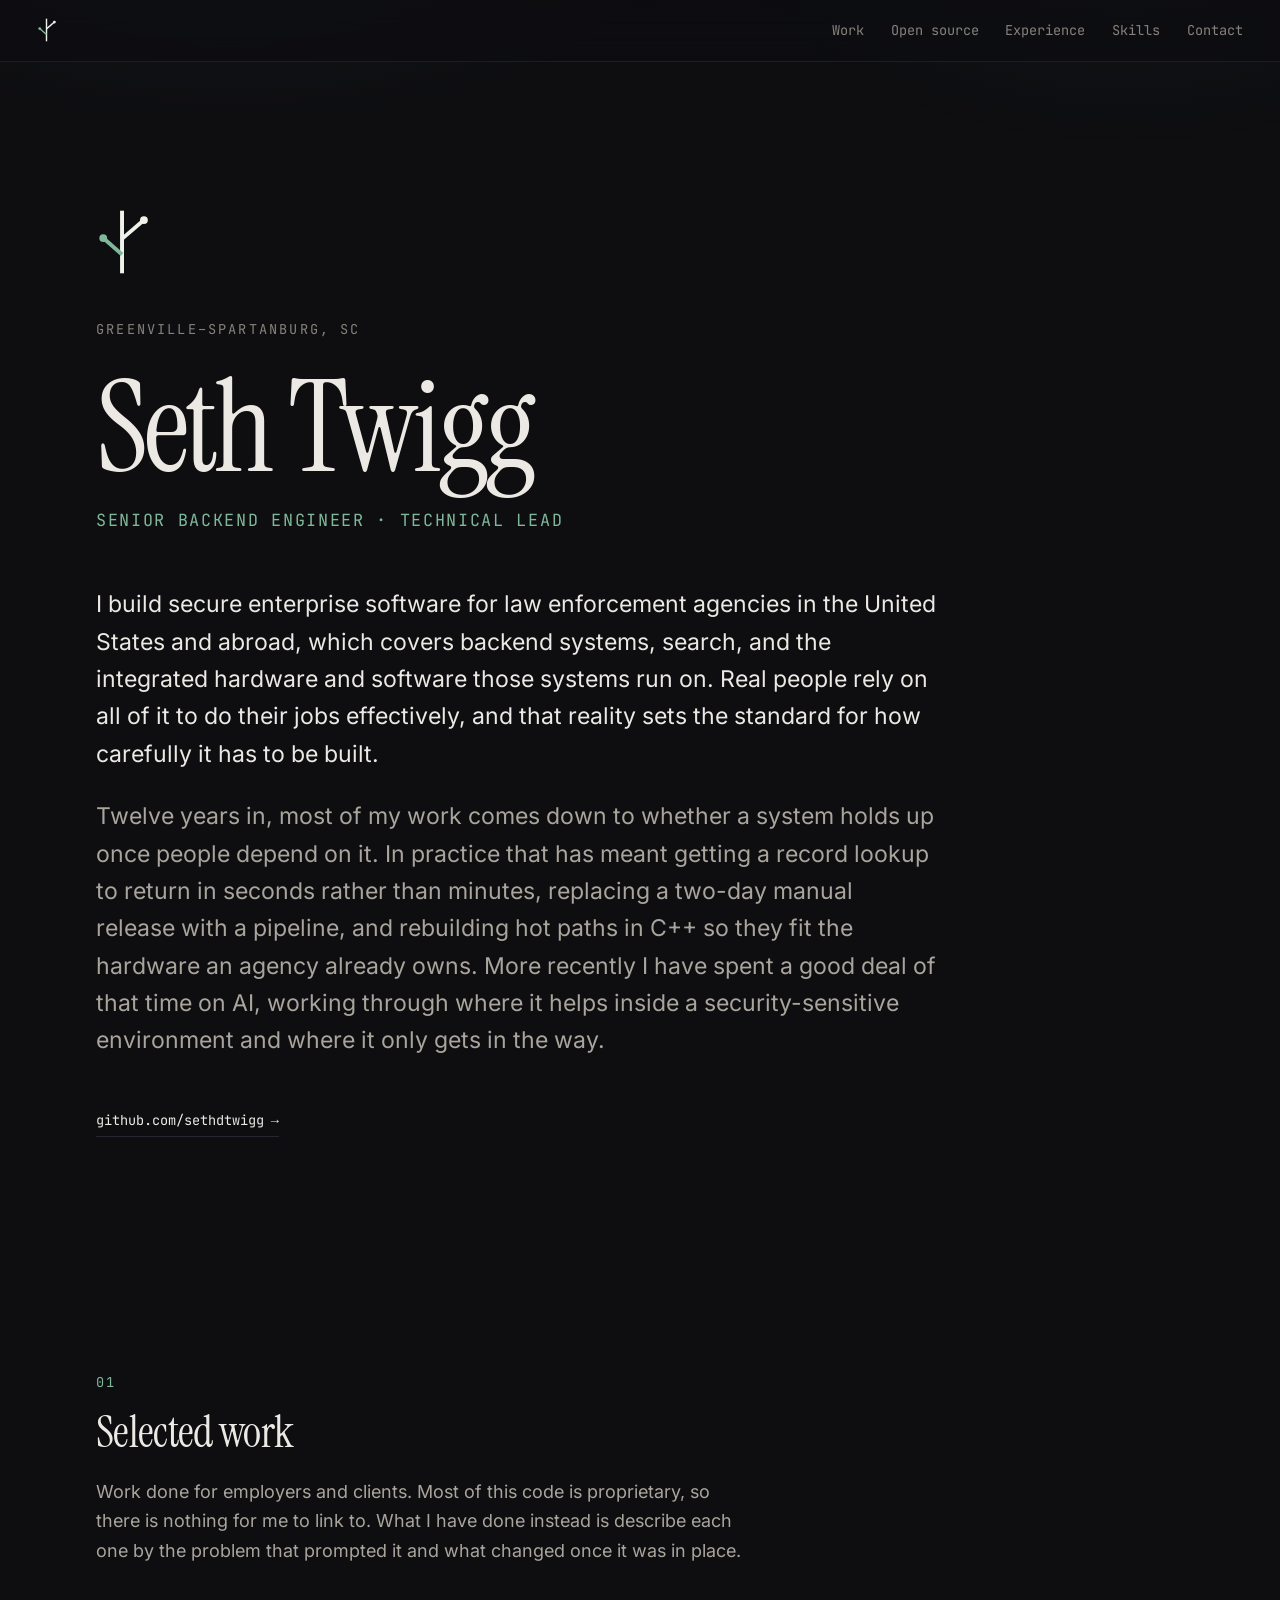
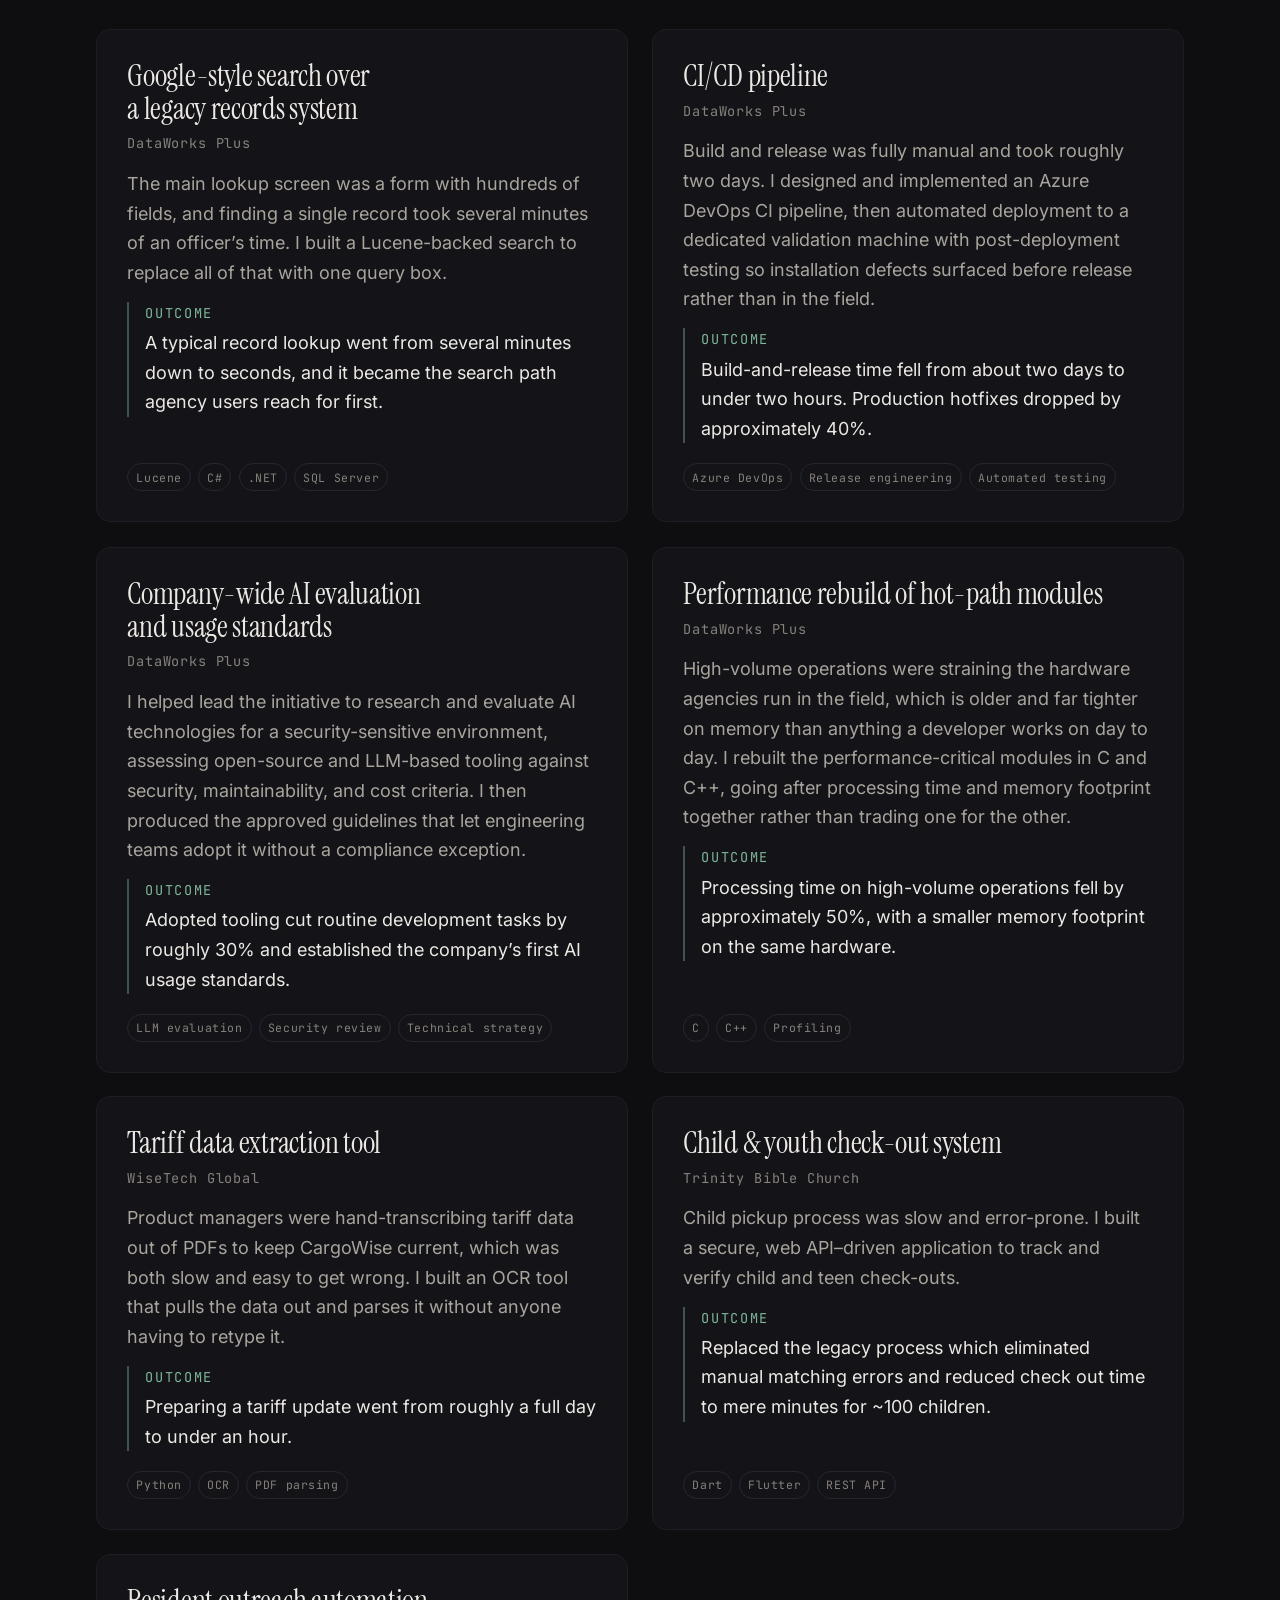
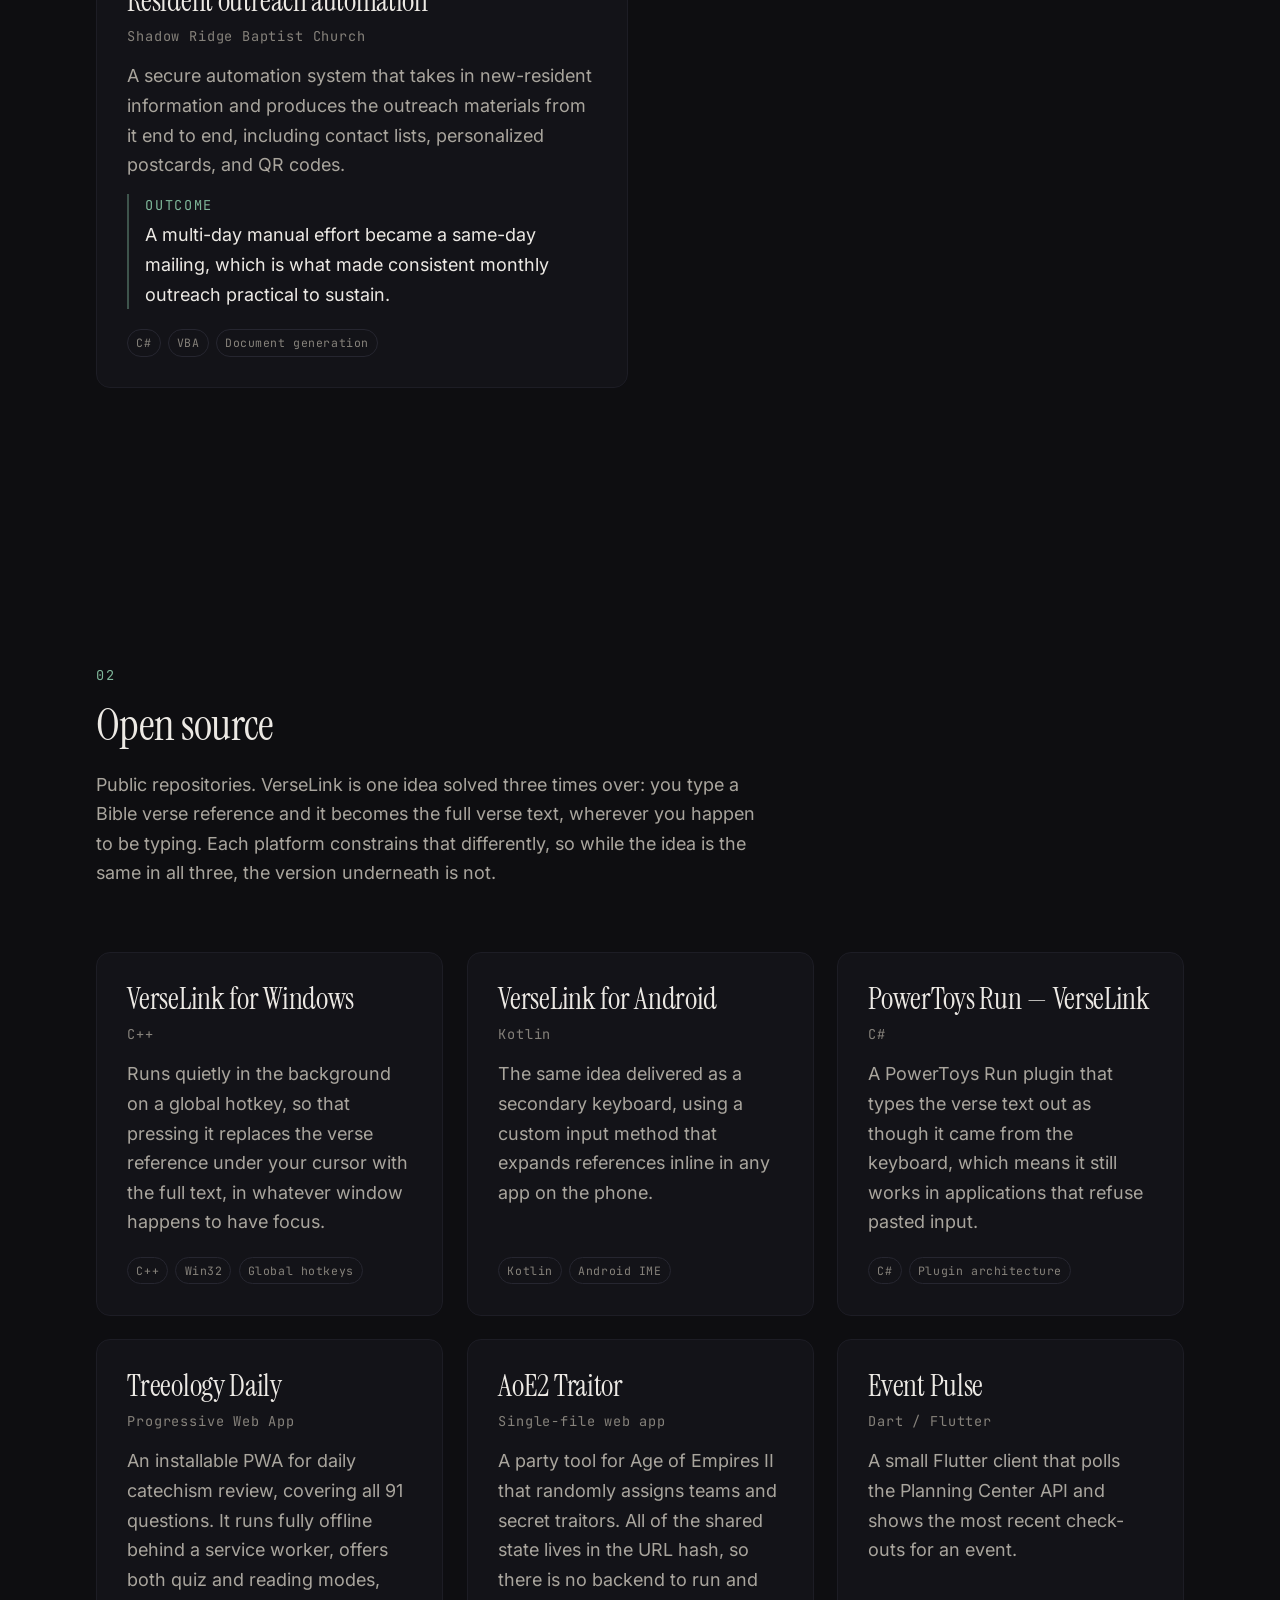
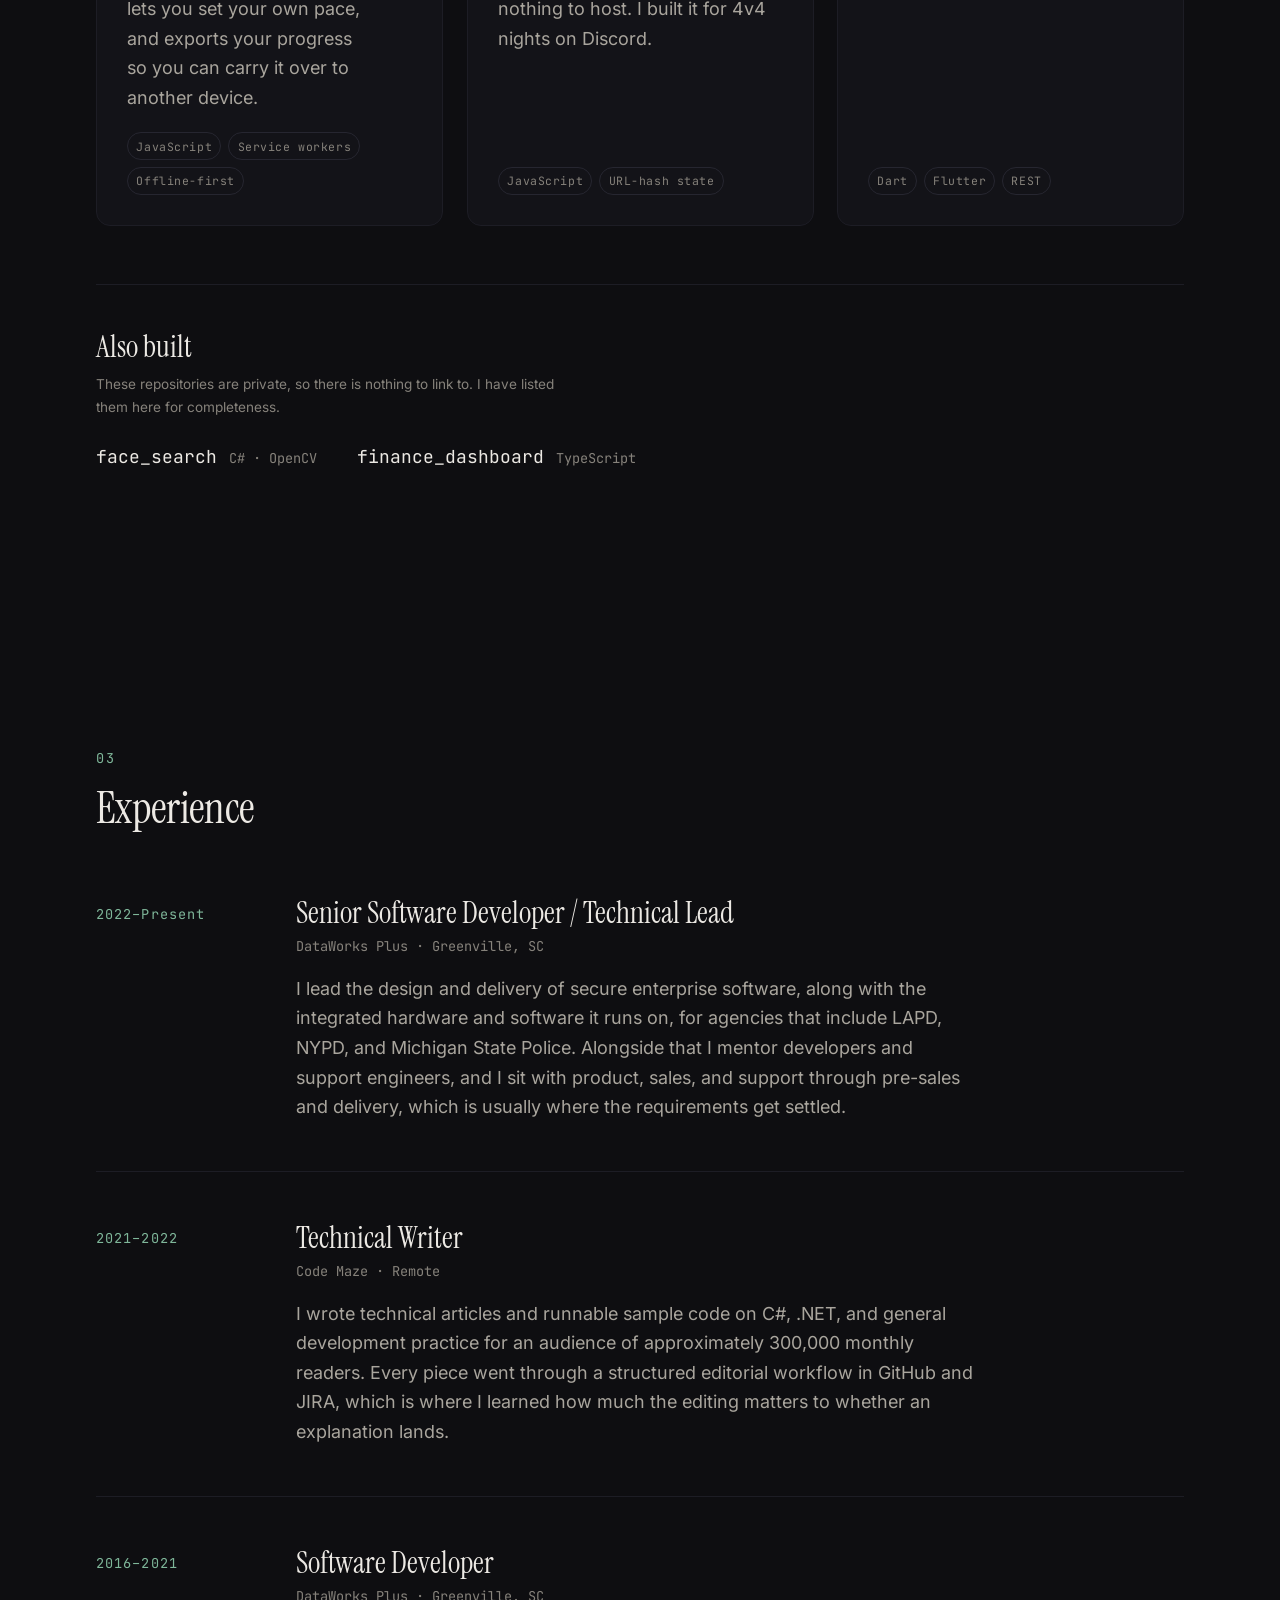
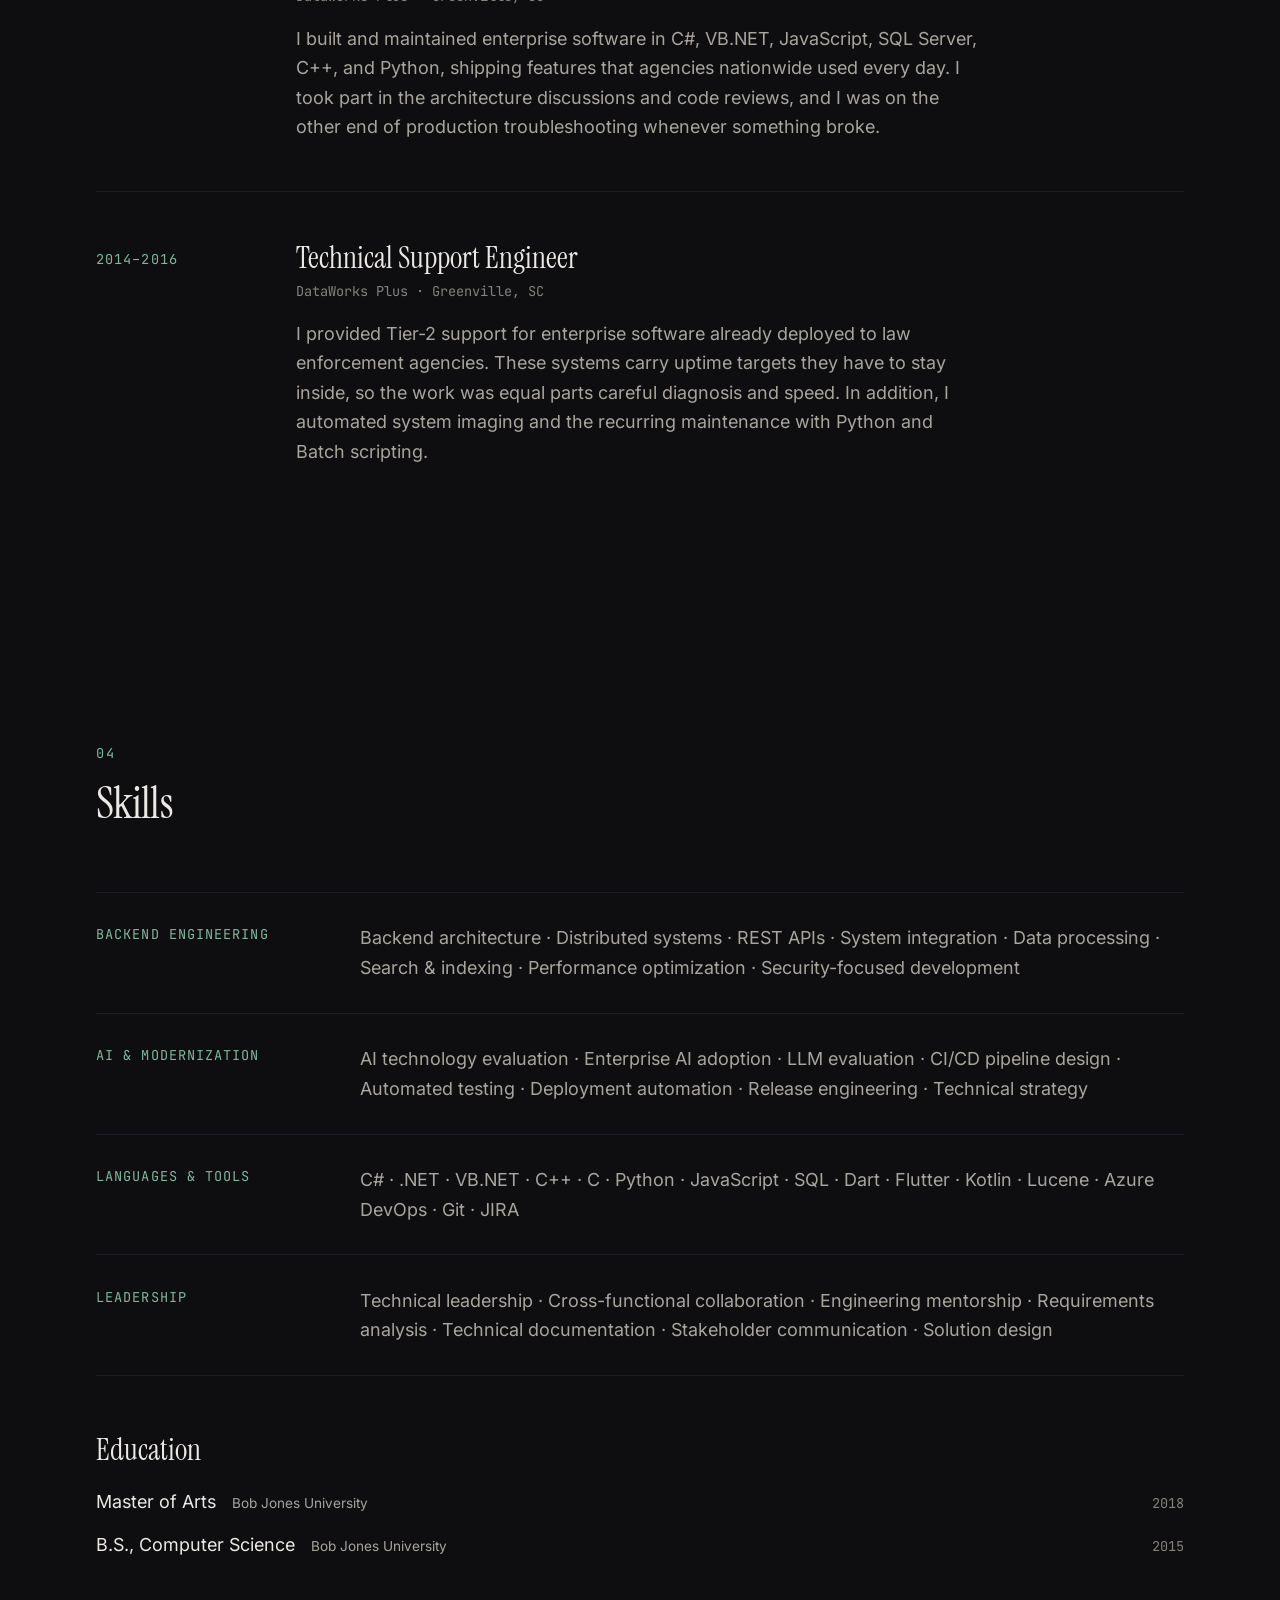
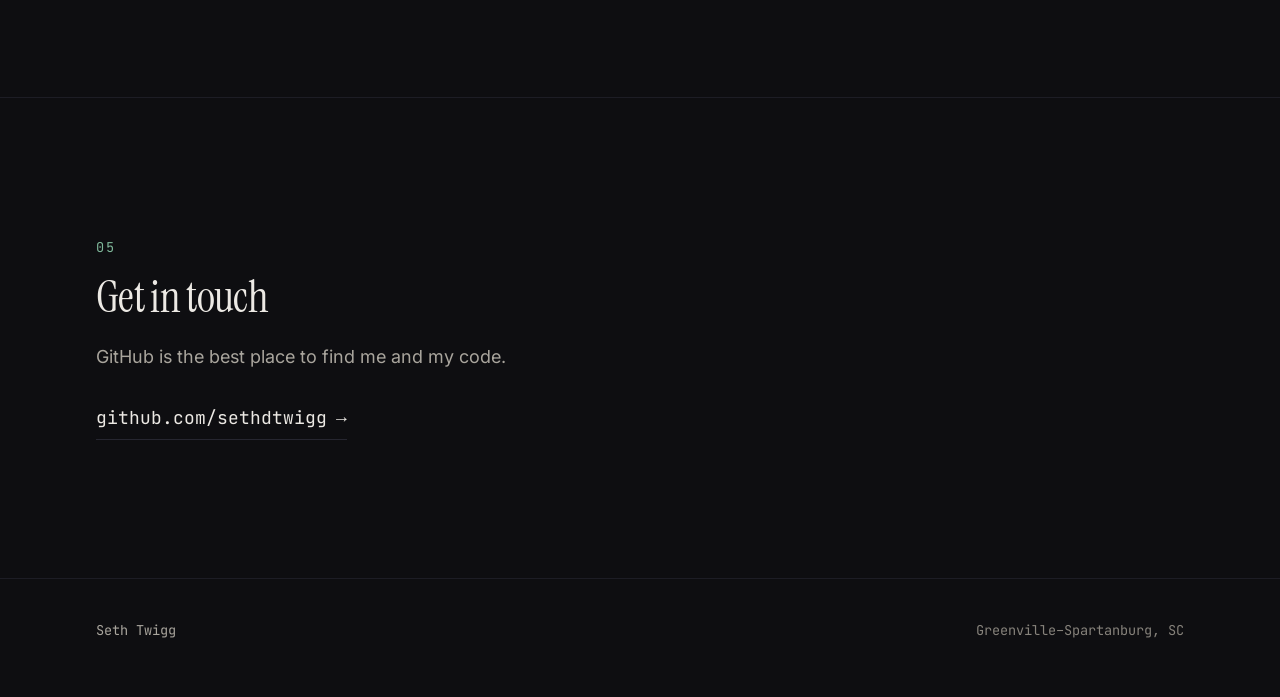
==== commit 906acf3b: "Reword hero line about who relies on the software" ====
--- a/index.html
+++ b/index.html
@@ -108,8 +108,8 @@
     <div class="hero__lede">
       <p>I build secure enterprise software for law enforcement agencies in the United States and
       abroad, which covers backend systems, search, and the integrated hardware and software those
-      systems run on. Officers rely on all of it in the middle of a shift, and that reality sets
-      the standard for how carefully it has to be built.</p>
+      systems run on. Real people rely on all of it to do their jobs effectively, and that reality
+      sets the standard for how carefully it has to be built.</p>
       <p>Twelve years in, most of my work comes down to whether a system holds up once people
       depend on it. In practice that has meant getting a record lookup to return in seconds rather
       than minutes, replacing a two-day manual release with a pipeline, and rebuilding hot paths in
